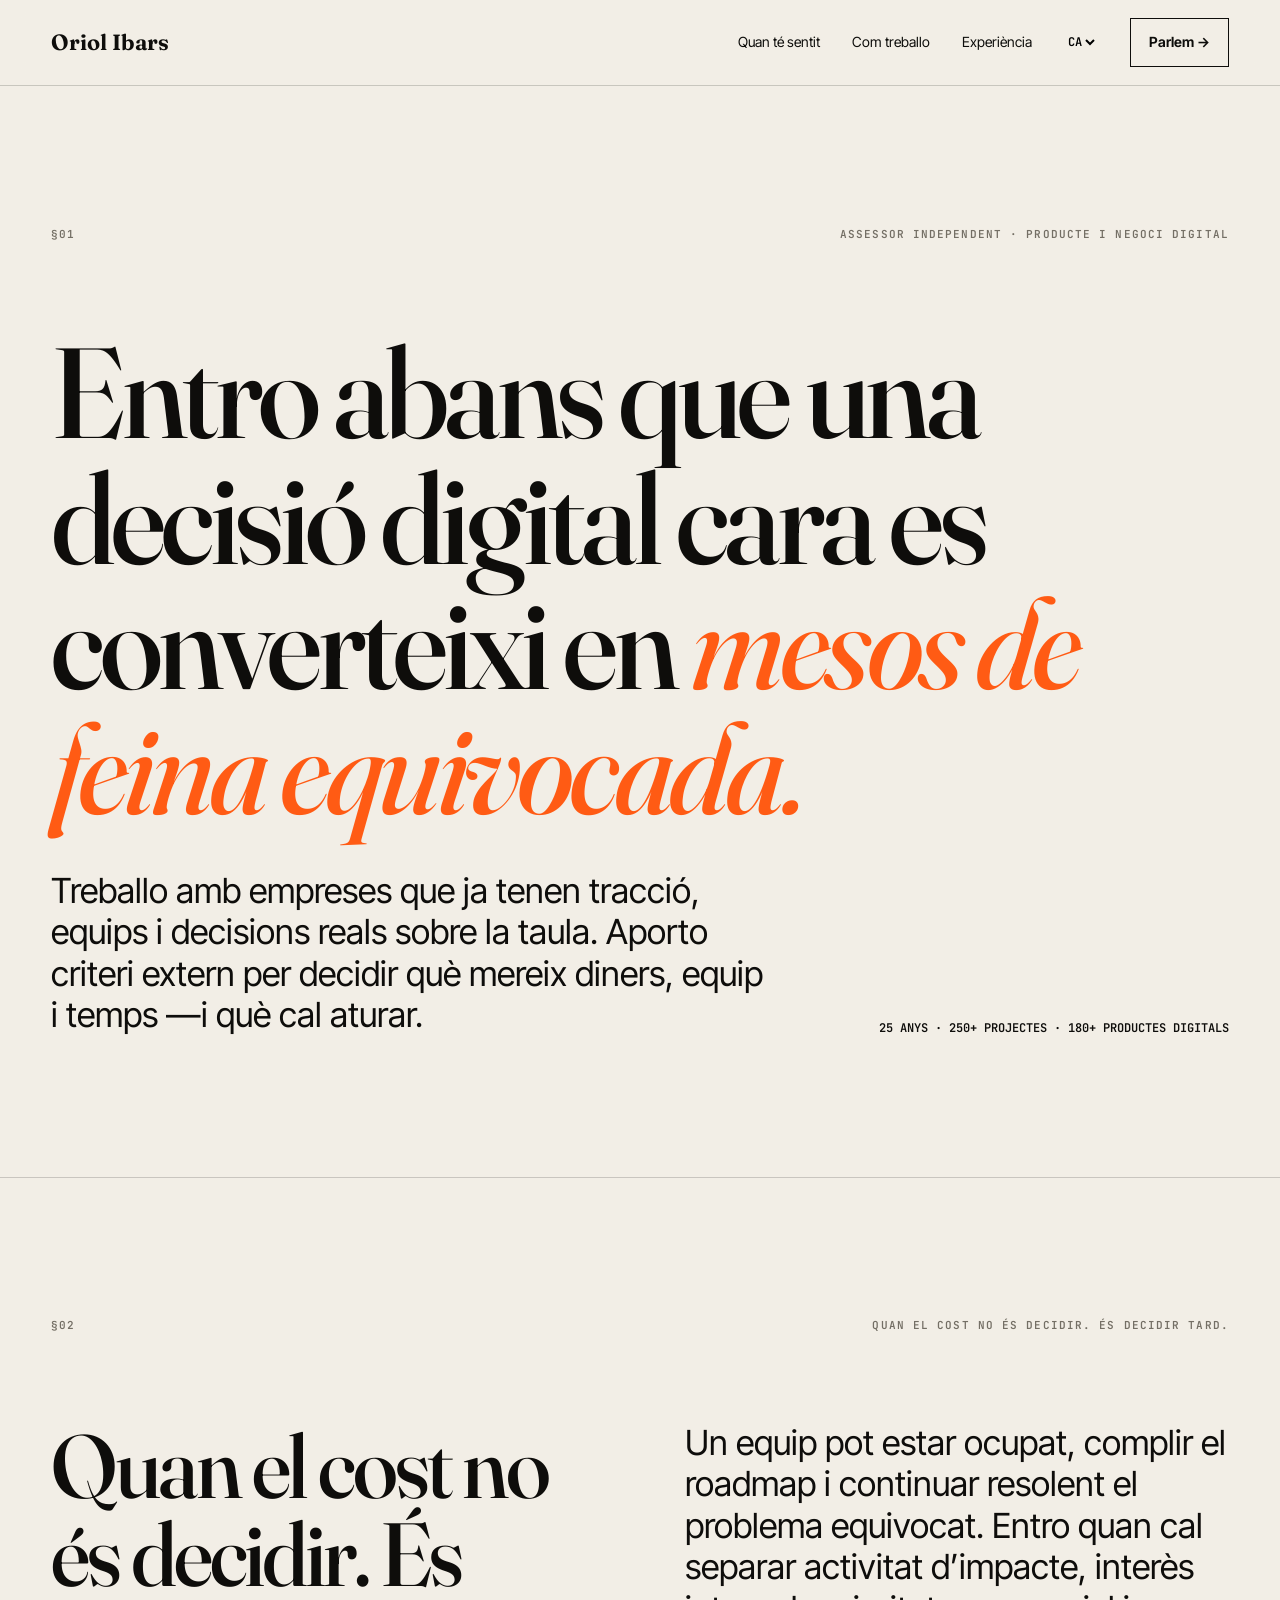
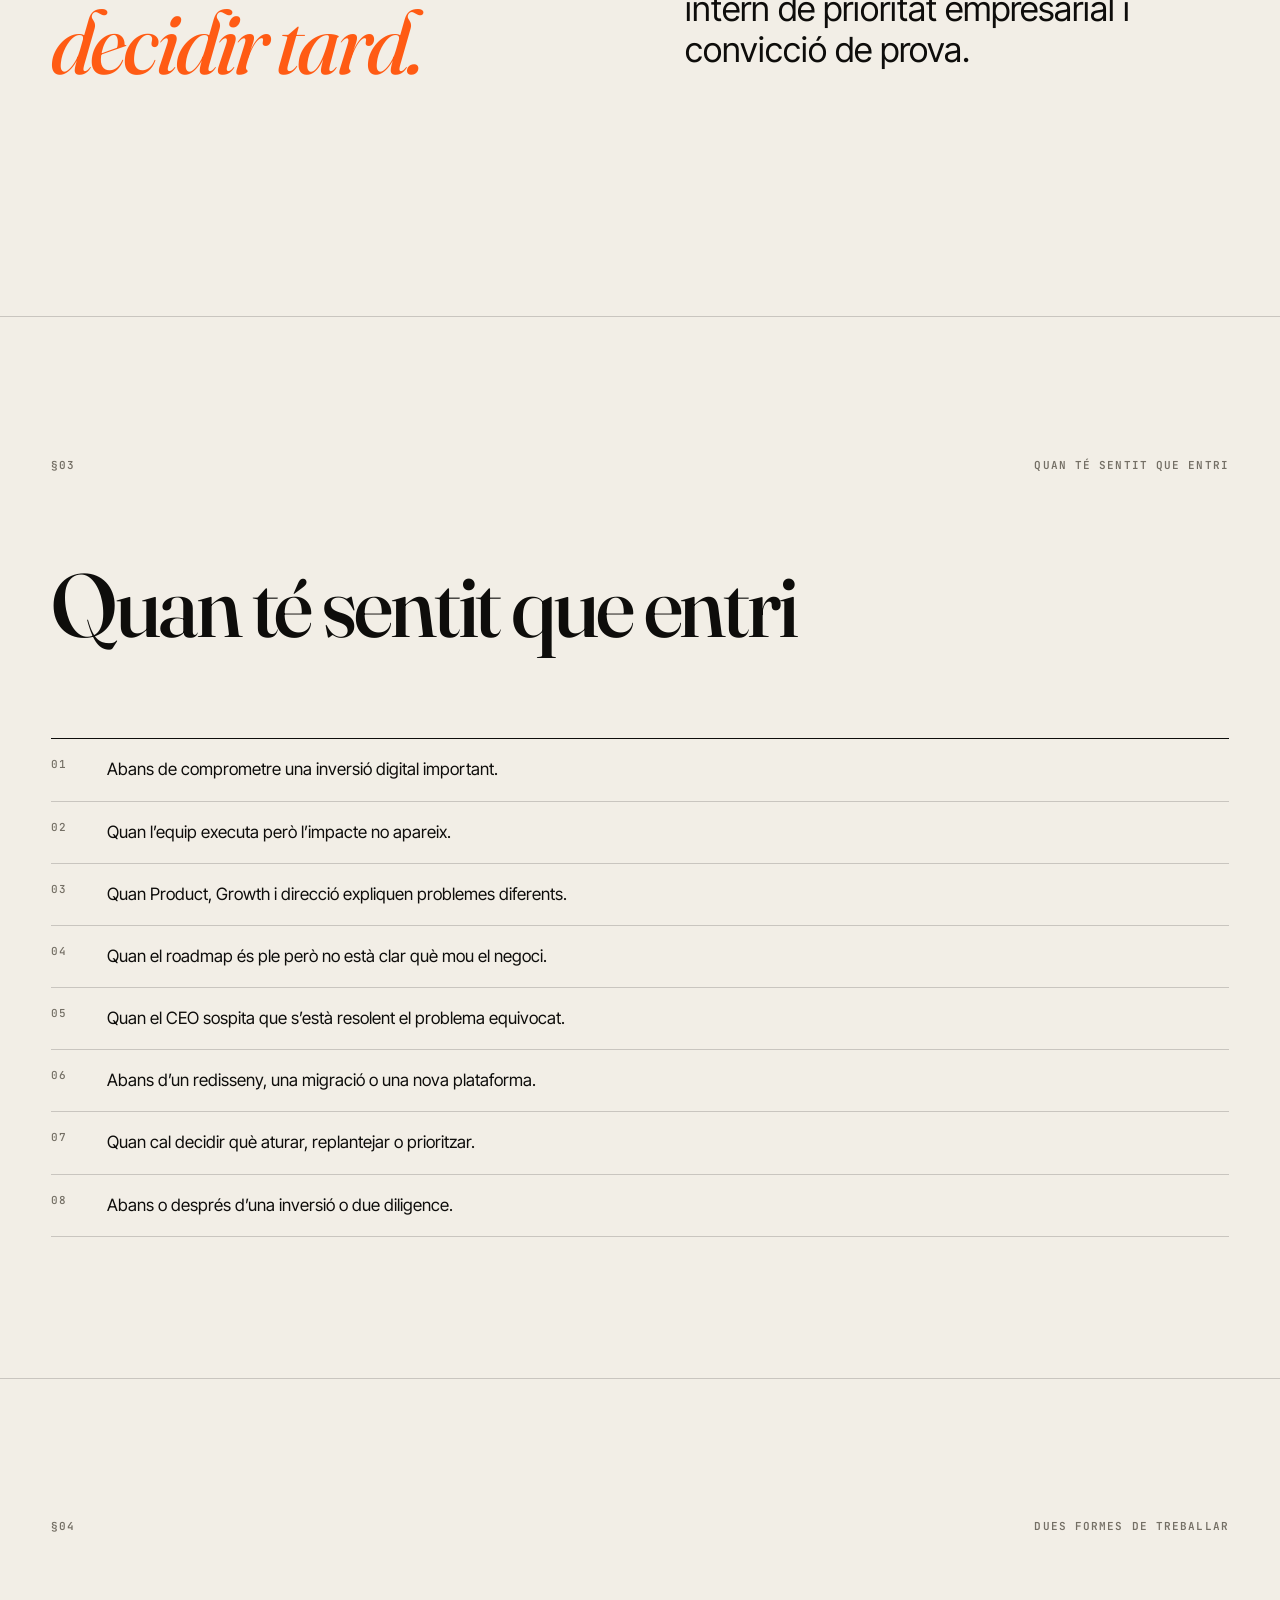
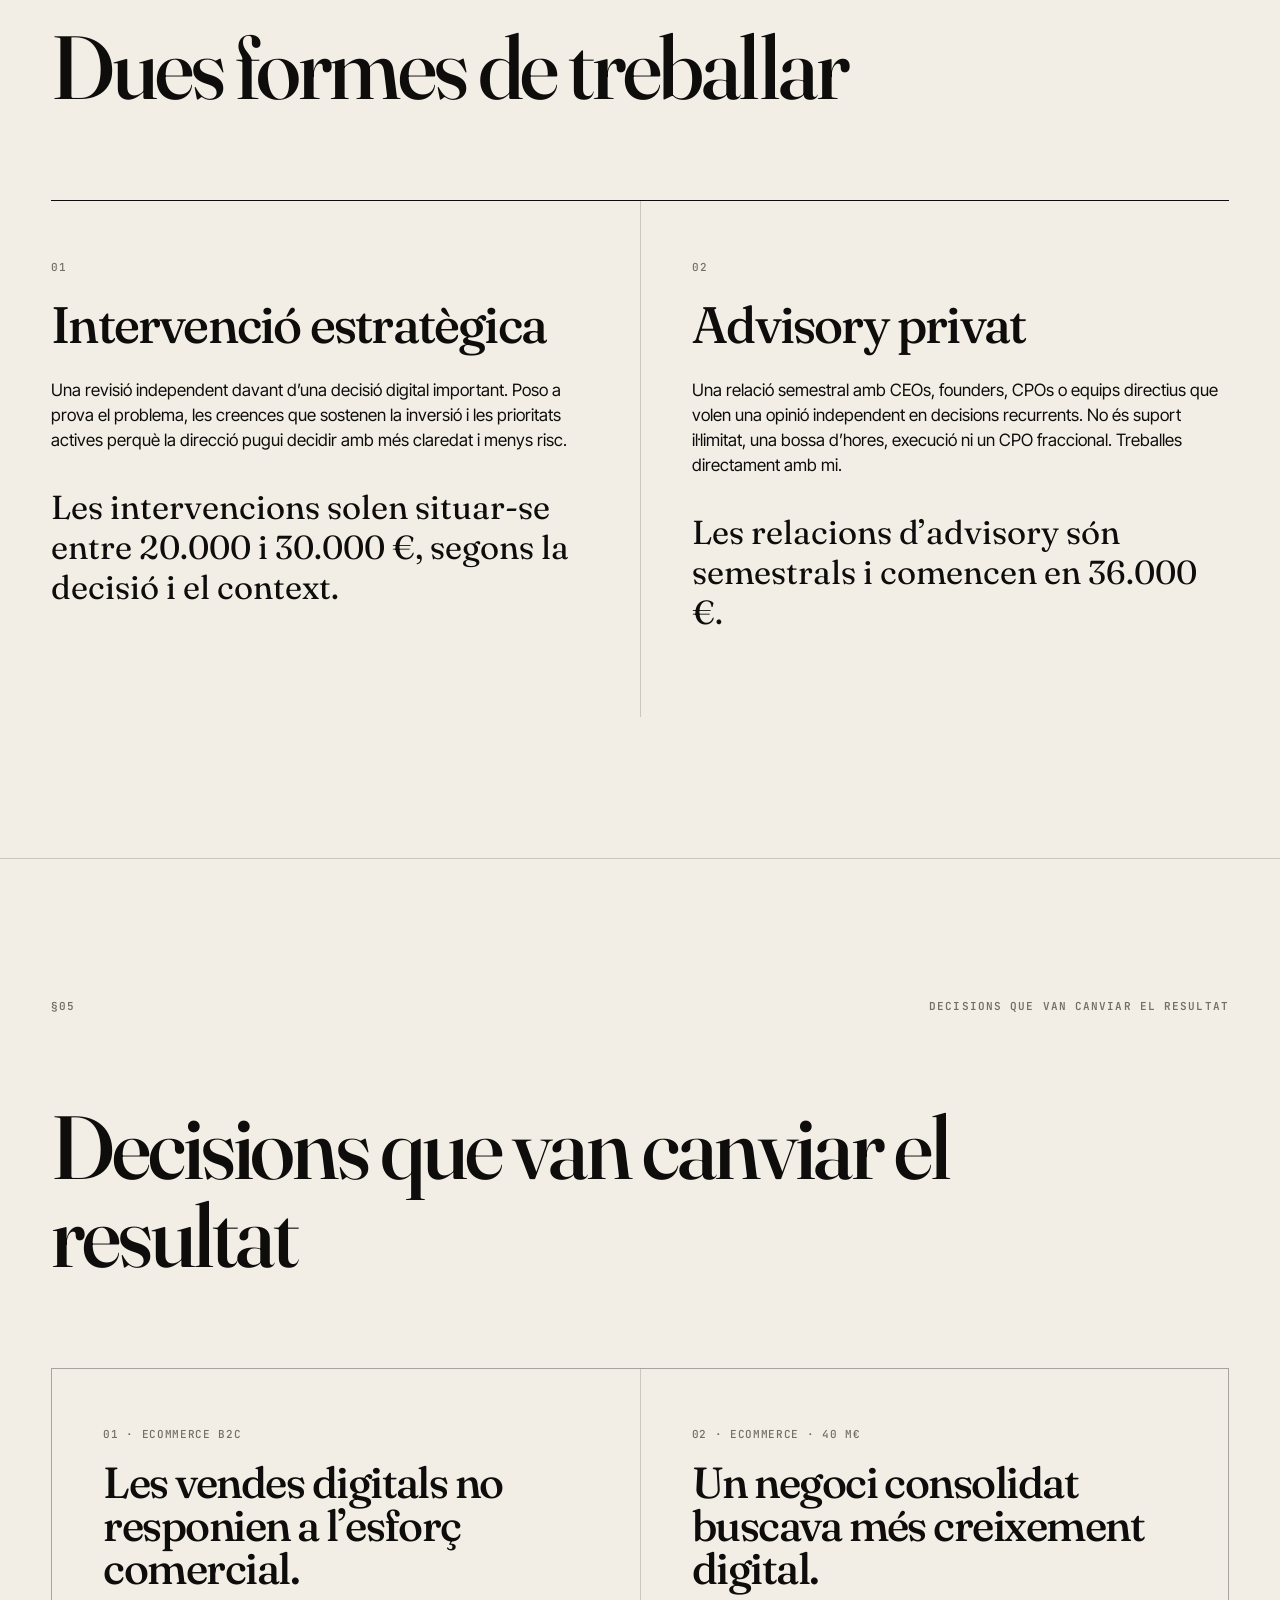
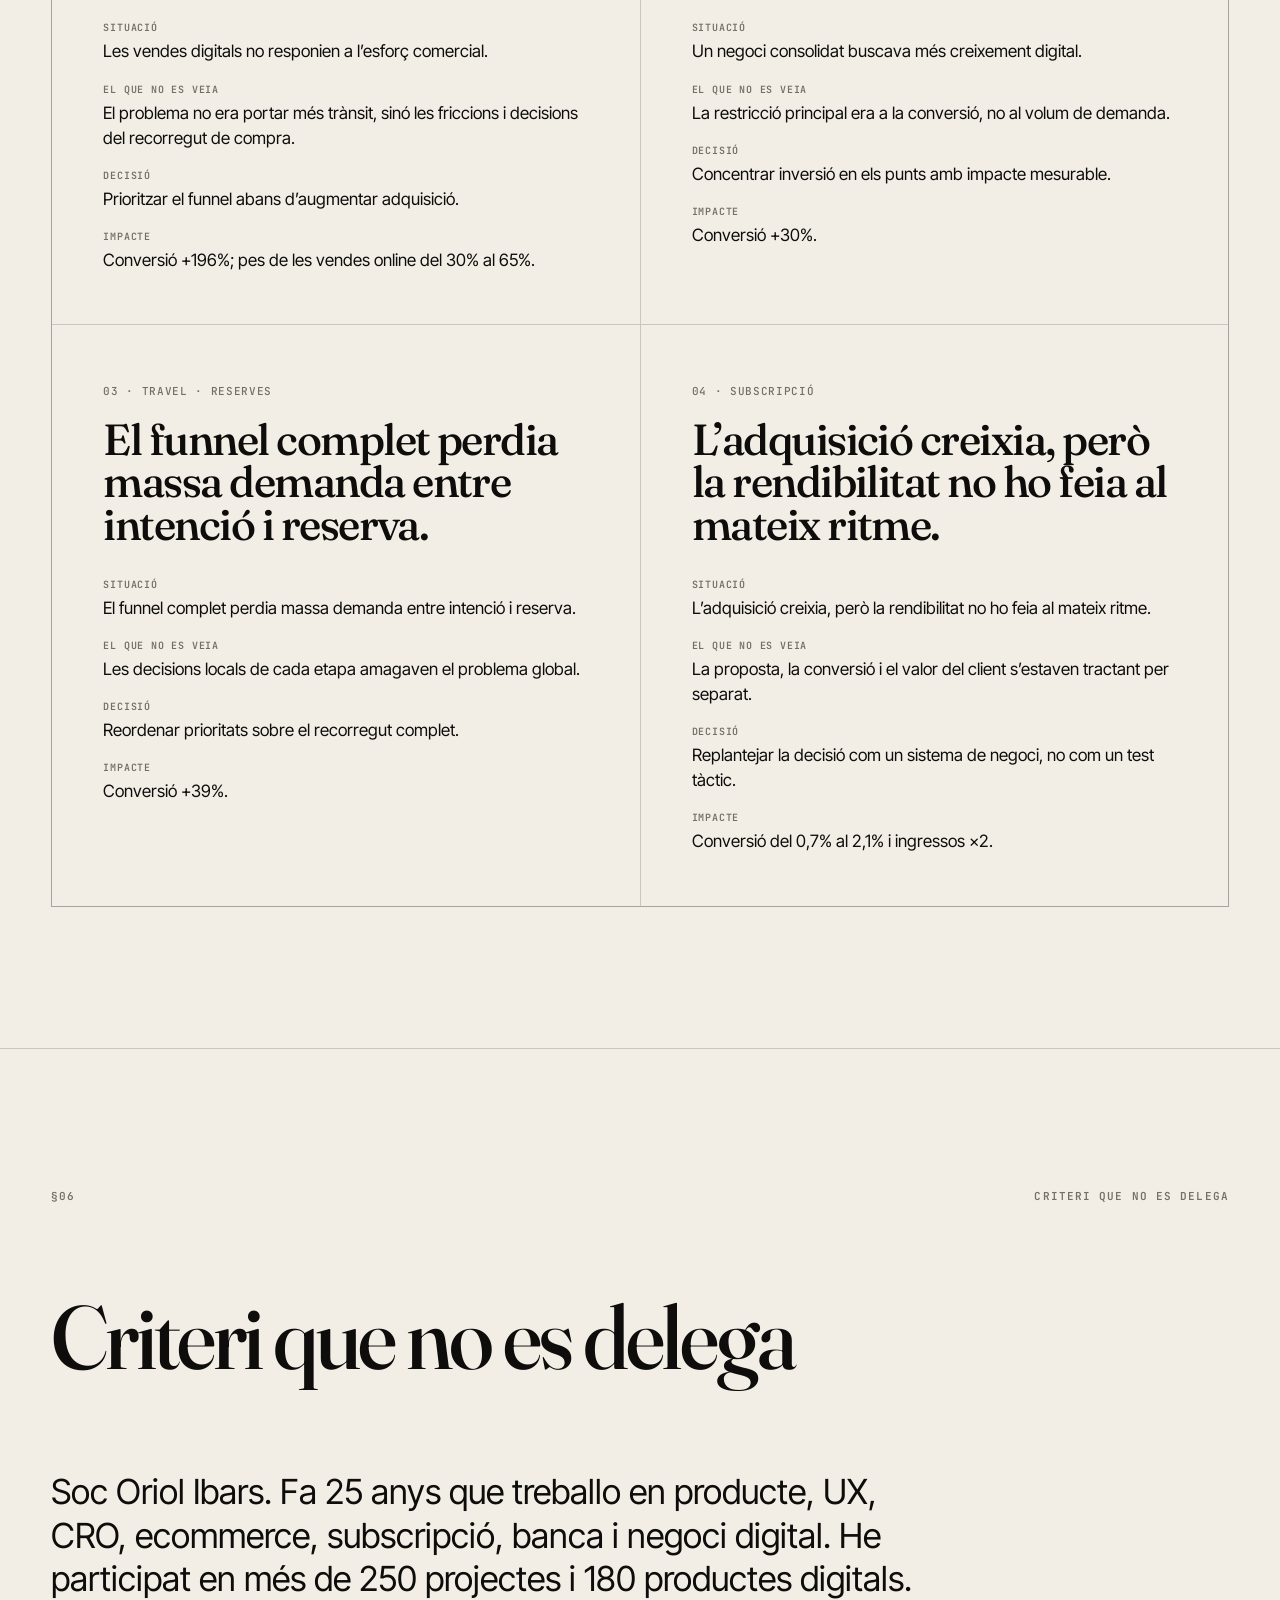
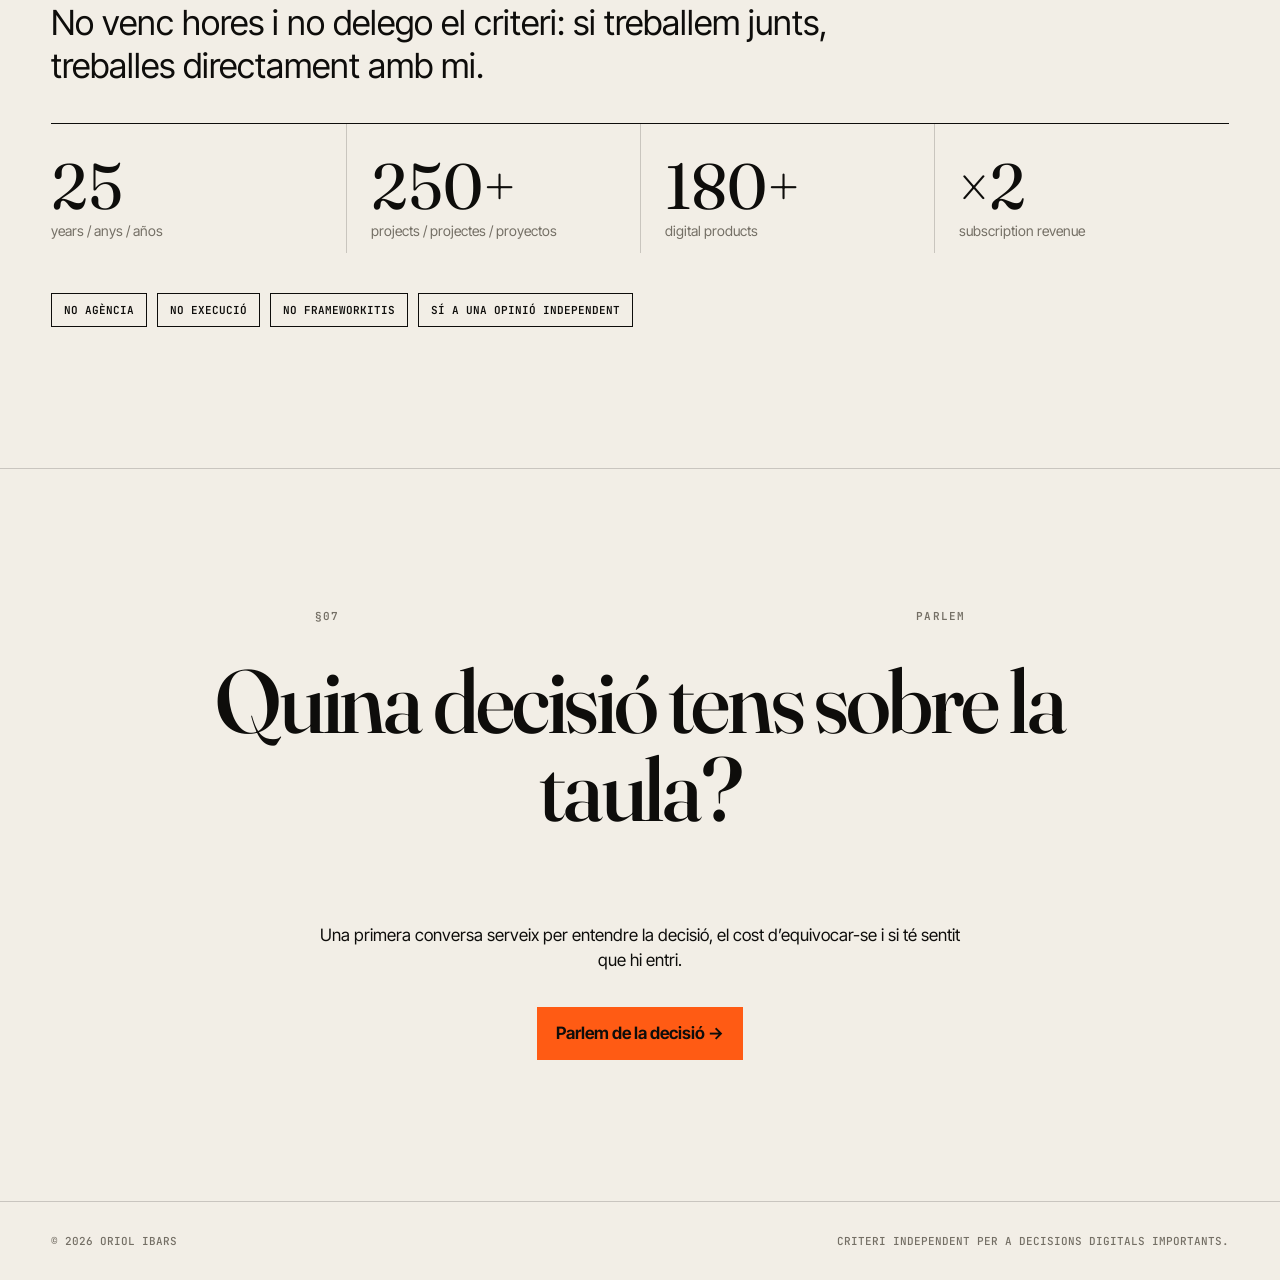
==== ca/index.html @ 904ac0af "Reposiciona la web i afegeix tres idiomes" ====
<!doctype html><html lang="ca" data-page=""><head><meta charset="utf-8"><meta name="viewport" content="width=device-width,initial-scale=1"><title>Oriol Ibars — Criteri independent per a decisions digitals importants</title><meta name="description" content="Ajudo CEOs i equips directius a prendre millors decisions sobre productes i negocis digitals quan equivocar-se és car."><link rel="canonical" href="https://oriolibars.com/ca/"><link rel="alternate" hreflang="ca" href="https://oriolibars.com/ca/"><link rel="alternate" hreflang="es" href="https://oriolibars.com/es/"><link rel="alternate" hreflang="en" href="https://oriolibars.com/en/"><link rel="alternate" hreflang="x-default" href="https://oriolibars.com/en/"><meta property="og:type" content="website"><meta property="og:title" content="Oriol Ibars — Criteri independent per a decisions digitals importants"><meta property="og:description" content="Ajudo CEOs i equips directius a prendre millors decisions sobre productes i negocis digitals quan equivocar-se és car."><meta property="og:url" content="https://oriolibars.com/ca/"><meta name="twitter:card" content="summary"><link rel="preconnect" href="https://fonts.googleapis.com"><link rel="preconnect" href="https://fonts.gstatic.com" crossorigin><link rel="stylesheet" href="https://fonts.googleapis.com/css2?family=Fraunces:ital,opsz,wght@0,9..144,300..900;1,9..144,300..900&family=Inter+Tight:wght@400..800&family=JetBrains+Mono:wght@500..700&display=swap"><link rel="stylesheet" href="/assets/site.css"><script defer src="/assets/site.js"></script></head><body><a class="skip" href="#main">Skip to content</a><nav class="nav" aria-label="Primary"><a class="brand" href="/ca/">Oriol Ibars</a><div class="nav__links"><a href="/ca/#moments">Quan té sentit</a><a href="/ca/#work">Com treballo</a><a href="/ca/#proof">Experiència</a><select class="language" data-language aria-label="Language"><option value="ca" selected>CA</option><option value="es">ES</option><option value="en">EN</option></select><a class="button" href="/ca/contact/">Parlem →</a></div></nav><main id="main"><section class="section hero"><p class="eyebrow"><span>§01</span><span>Assessor independent · Producte i negoci digital</span></p><div><h1>Entro abans que una decisió digital cara es converteixi en <em>mesos de feina equivocada.</em></h1></div><div class="hero__foot"><p class="lede">Treballo amb empreses que ja tenen tracció, equips i decisions reals sobre la taula. Aporto criteri extern per decidir què mereix diners, equip i temps —i què cal aturar.</p><span class="hero__signal">25 anys · 250+ projectes · 180+ productes digitals</span></div></section><section class="section"><p class="eyebrow"><span>§02</span><span>Quan el cost no és decidir. És decidir tard.</span></p><div class="split"><h2>Quan el cost no és decidir. És <em>decidir tard.</em></h2><p class="lede">Un equip pot estar ocupat, complir el roadmap i continuar resolent el problema equivocat. Entro quan cal separar activitat d’impacte, interès intern de prioritat empresarial i convicció de prova.</p></div></section><section class="section" id="moments"><p class="eyebrow"><span>§03</span><span>Quan té sentit que entri</span></p><h2>Quan té sentit que entri</h2><ol class="moments"><li><span class="num">01</span><span>Abans de comprometre una inversió digital important.</span></li><li><span class="num">02</span><span>Quan l’equip executa però l’impacte no apareix.</span></li><li><span class="num">03</span><span>Quan Product, Growth i direcció expliquen problemes diferents.</span></li><li><span class="num">04</span><span>Quan el roadmap és ple però no està clar què mou el negoci.</span></li><li><span class="num">05</span><span>Quan el CEO sospita que s’està resolent el problema equivocat.</span></li><li><span class="num">06</span><span>Abans d’un redisseny, una migració o una nova plataforma.</span></li><li><span class="num">07</span><span>Quan cal decidir què aturar, replantejar o prioritzar.</span></li><li><span class="num">08</span><span>Abans o després d’una inversió o due diligence.</span></li></ol></section><section class="section" id="work"><p class="eyebrow"><span>§04</span><span>Dues formes de treballar</span></p><h2>Dues formes de treballar</h2><div class="offers"><article class="offer"><span class="num">01</span><h3>Intervenció estratègica</h3><p>Una revisió independent davant d’una decisió digital important. Poso a prova el problema, les creences que sostenen la inversió i les prioritats actives perquè la direcció pugui decidir amb més claredat i menys risc.</p><p class="offer__price">Les intervencions solen situar-se entre 20.000 i 30.000 €, segons la decisió i el context.</p></article><article class="offer"><span class="num">02</span><h3>Advisory privat</h3><p>Una relació semestral amb CEOs, founders, CPOs o equips directius que volen una opinió independent en decisions recurrents. No és suport il·limitat, una bossa d’hores, execució ni un CPO fraccional. Treballes directament amb mi.</p><p class="offer__price">Les relacions d’advisory són semestrals i comencen en 36.000 €.</p></article></div></section><section class="section" id="proof"><p class="eyebrow"><span>§05</span><span>Decisions que van canviar el resultat</span></p><h2>Decisions que van canviar el resultat</h2><div class="cases"><article class="case"><span class="meta">01 · Ecommerce B2C</span><h3>Les vendes digitals no responien a l’esforç comercial.</h3><dl><dt>Situació</dt><dd>Les vendes digitals no responien a l’esforç comercial.</dd><dt>El que no es veia</dt><dd>El problema no era portar més trànsit, sinó les friccions i decisions del recorregut de compra.</dd><dt>Decisió</dt><dd>Prioritzar el funnel abans d’augmentar adquisició.</dd><dt>Impacte</dt><dd>Conversió +196%; pes de les vendes online del 30% al 65%.</dd></dl></article><article class="case"><span class="meta">02 · Ecommerce · 40 M€</span><h3>Un negoci consolidat buscava més creixement digital.</h3><dl><dt>Situació</dt><dd>Un negoci consolidat buscava més creixement digital.</dd><dt>El que no es veia</dt><dd>La restricció principal era a la conversió, no al volum de demanda.</dd><dt>Decisió</dt><dd>Concentrar inversió en els punts amb impacte mesurable.</dd><dt>Impacte</dt><dd>Conversió +30%.</dd></dl></article><article class="case"><span class="meta">03 · Travel · Reserves</span><h3>El funnel complet perdia massa demanda entre intenció i reserva.</h3><dl><dt>Situació</dt><dd>El funnel complet perdia massa demanda entre intenció i reserva.</dd><dt>El que no es veia</dt><dd>Les decisions locals de cada etapa amagaven el problema global.</dd><dt>Decisió</dt><dd>Reordenar prioritats sobre el recorregut complet.</dd><dt>Impacte</dt><dd>Conversió +39%.</dd></dl></article><article class="case"><span class="meta">04 · Subscripció</span><h3>L’adquisició creixia, però la rendibilitat no ho feia al mateix ritme.</h3><dl><dt>Situació</dt><dd>L’adquisició creixia, però la rendibilitat no ho feia al mateix ritme.</dd><dt>El que no es veia</dt><dd>La proposta, la conversió i el valor del client s’estaven tractant per separat.</dd><dt>Decisió</dt><dd>Replantejar la decisió com un sistema de negoci, no com un test tàctic.</dd><dt>Impacte</dt><dd>Conversió del 0,7% al 2,1% i ingressos ×2.</dd></dl></article></div></section><section class="section"><p class="eyebrow"><span>§06</span><span>Criteri que no es delega</span></p><h2>Criteri que no es delega</h2><p class="bio">Soc Oriol Ibars. Fa 25 anys que treballo en producte, UX, CRO, ecommerce, subscripció, banca i negoci digital. He participat en més de 250 projectes i 180 productes digitals. No venc hores i no delego el criteri: si treballem junts, treballes directament amb mi.</p><div class="proof"><div class="proof__item"><span class="proof__value">25</span><span class="proof__label">years / anys / años</span></div><div class="proof__item"><span class="proof__value">250+</span><span class="proof__label">projects / projectes / proyectos</span></div><div class="proof__item"><span class="proof__value">180+</span><span class="proof__label">digital products</span></div><div class="proof__item"><span class="proof__value">×2</span><span class="proof__label">subscription revenue</span></div></div><div class="rules"><span>No agència</span><span>No execució</span><span>No frameworkitis</span><span>Sí a una opinió independent</span></div></section><section class="section cta"><p class="eyebrow"><span>§07</span><span>Parlem</span></p><h2>Quina decisió tens sobre la taula?</h2><p>Una primera conversa serveix per entendre la decisió, el cost d’equivocar-se i si té sentit que hi entri.</p><a class="button button--accent" href="/ca/contact/">Parlem de la decisió →</a></section></main><footer class="foot"><span>© 2026 Oriol Ibars</span><span>Criteri independent per a decisions digitals importants.</span></footer></body></html>
---- assets/site.css ----
:root{--paper:#f2eee6;--ink:#0e0d0b;--dim:#746f65;--rule:rgba(14,13,11,.18);--accent:#ff5b14;--max:1440px;--pad:clamp(20px,4vw,64px);--serif:'Fraunces','Times New Roman',serif;--sans:'Inter Tight',system-ui,sans-serif;--mono:'JetBrains Mono',ui-monospace,monospace}*{box-sizing:border-box}html{scroll-behavior:smooth;background:var(--paper);color:var(--ink)}body{margin:0;font-family:var(--sans);font-size:clamp(17px,1.25vw,21px);line-height:1.48}a{color:inherit}a:focus-visible,button:focus-visible,select:focus-visible{outline:3px solid var(--accent);outline-offset:4px}.skip{position:absolute;left:-9999px}.skip:focus{left:20px;top:20px;z-index:20;background:var(--ink);color:var(--paper);padding:12px}.nav{position:sticky;top:0;z-index:10;display:flex;align-items:center;justify-content:space-between;gap:24px;padding:18px var(--pad);border-bottom:1px solid var(--rule);background:rgba(242,238,230,.94);backdrop-filter:blur(12px)}.brand{font-family:var(--serif);font-weight:650;font-size:22px;text-decoration:none}.nav__links{display:flex;align-items:center;gap:clamp(16px,2.5vw,38px);font-size:14px}.nav__links a{text-decoration:none}.nav__links a:hover{text-decoration:underline;text-underline-offset:5px}.language{border:0;background:transparent;font:600 12px var(--mono);text-transform:uppercase;cursor:pointer}.button{display:inline-flex;align-items:center;justify-content:center;gap:12px;border:1px solid var(--ink);padding:13px 18px;text-decoration:none;font-weight:650;transition:.2s}.button:hover{background:var(--ink);color:var(--paper)}.button--accent{background:var(--accent);border-color:var(--accent);color:var(--ink)}.section{max-width:var(--max);margin:auto;padding:clamp(72px,11vw,160px) var(--pad);border-bottom:1px solid var(--rule)}.eyebrow{display:flex;justify-content:space-between;gap:20px;margin:0 0 clamp(42px,7vw,90px);font:600 11px var(--mono);text-transform:uppercase;letter-spacing:.1em;color:var(--dim)}h1,h2,h3,p{margin-top:0}h1,h2,h3{font-family:var(--serif);font-weight:500;line-height:.98;letter-spacing:-.035em}h1{max-width:1200px;font-size:clamp(54px,10vw,150px);margin-bottom:38px}h1 em,h2 em{color:var(--accent);font-weight:450}.lede{max-width:760px;font-size:clamp(22px,2.7vw,42px);line-height:1.2}.lede strong{font-weight:700}.hero{min-height:calc(100vh - 72px);display:flex;flex-direction:column;justify-content:space-between}.hero__foot{display:flex;justify-content:space-between;align-items:end;gap:32px}.hero__foot p{max-width:720px;margin:0}.hero__signal{font:600 12px var(--mono);text-transform:uppercase}.section h2{max-width:1050px;font-size:clamp(42px,7vw,105px);margin-bottom:clamp(44px,7vw,90px)}.split{display:grid;grid-template-columns:minmax(0,1fr) minmax(0,1fr);gap:clamp(36px,7vw,110px)}.statement{font-family:var(--serif);font-size:clamp(30px,4.5vw,68px);line-height:1.08}.statement strong{color:var(--accent);font-weight:500}.moments{list-style:none;padding:0;margin:0;border-top:1px solid var(--ink)}.moments li{display:grid;grid-template-columns:44px 1fr;gap:12px;padding:18px 0;border-bottom:1px solid var(--rule)}.num,.meta{font:500 11px var(--mono);color:var(--dim);text-transform:uppercase;letter-spacing:.06em}.offers{display:grid;grid-template-columns:1fr 1fr;border-top:1px solid var(--ink)}.offer{padding:clamp(28px,4vw,56px) 0}.offer+ .offer{padding-left:clamp(28px,4vw,56px);border-left:1px solid var(--rule)}.offer:first-child{padding-right:clamp(28px,4vw,56px)}.offer h3{font-size:clamp(34px,4vw,60px);margin:22px 0 28px}.offer__price{margin-top:34px;font-family:var(--serif);font-size:clamp(24px,2.6vw,38px);line-height:1.2}.qualifier{color:var(--dim);font-size:.9em}.cases{display:grid;grid-template-columns:repeat(2,1fr);gap:1px;background:var(--rule);border:1px solid var(--rule)}.case{background:var(--paper);padding:clamp(28px,4vw,54px)}.case h3{font-size:clamp(30px,3.4vw,52px);margin:16px 0 32px}.case dl{margin:0}.case dt{margin-top:18px;font:600 10px var(--mono);text-transform:uppercase;letter-spacing:.08em;color:var(--dim)}.case dd{margin:5px 0 0}.proof{display:grid;grid-template-columns:repeat(4,1fr);border-top:1px solid var(--ink)}.proof__item{padding:30px 18px 10px 0}.proof__item+ .proof__item{padding-left:24px;border-left:1px solid var(--rule)}.proof__value{display:block;font-family:var(--serif);font-size:clamp(42px,5vw,74px);line-height:1}.proof__label{font-size:14px;color:var(--dim)}.bio{max-width:900px;font-size:clamp(23px,2.7vw,40px);line-height:1.26}.rules{display:flex;flex-wrap:wrap;gap:10px;margin-top:40px}.rules span{border:1px solid var(--ink);padding:9px 12px;font:600 11px var(--mono);text-transform:uppercase}.cta{text-align:center}.cta h2{margin-left:auto;margin-right:auto}.cta p{max-width:650px;margin:0 auto 34px}.foot{max-width:var(--max);margin:auto;padding:32px var(--pad);display:flex;justify-content:space-between;gap:24px;font:500 11px var(--mono);text-transform:uppercase;color:var(--dim)}.page-hero{padding-top:clamp(100px,13vw,180px)}.page-hero h1{font-size:clamp(52px,9vw,128px)}.contact-options{display:flex;justify-content:center;flex-wrap:wrap;gap:14px}.legal{max-width:800px}.legacy-note{font-size:14px;color:var(--dim)}@media(max-width:760px){.nav__links>a:not(.button){display:none}.nav{gap:12px}.brand{font-size:19px}.button{padding:11px 13px}.section{padding-top:72px;padding-bottom:72px}.hero{min-height:calc(100svh - 68px)}.hero__foot,.split{display:block}.hero__signal{margin-top:40px}.offers,.cases,.proof{grid-template-columns:1fr}.offer+ .offer{padding-left:0;border-left:0;border-top:1px solid var(--rule)}.offer:first-child{padding-right:0}.proof__item+ .proof__item{padding-left:0;border-left:0;border-top:1px solid var(--rule)}.foot{display:block}.foot span{display:block;margin-top:8px}}@media(prefers-reduced-motion:reduce){html{scroll-behavior:auto}*{transition:none!important}}
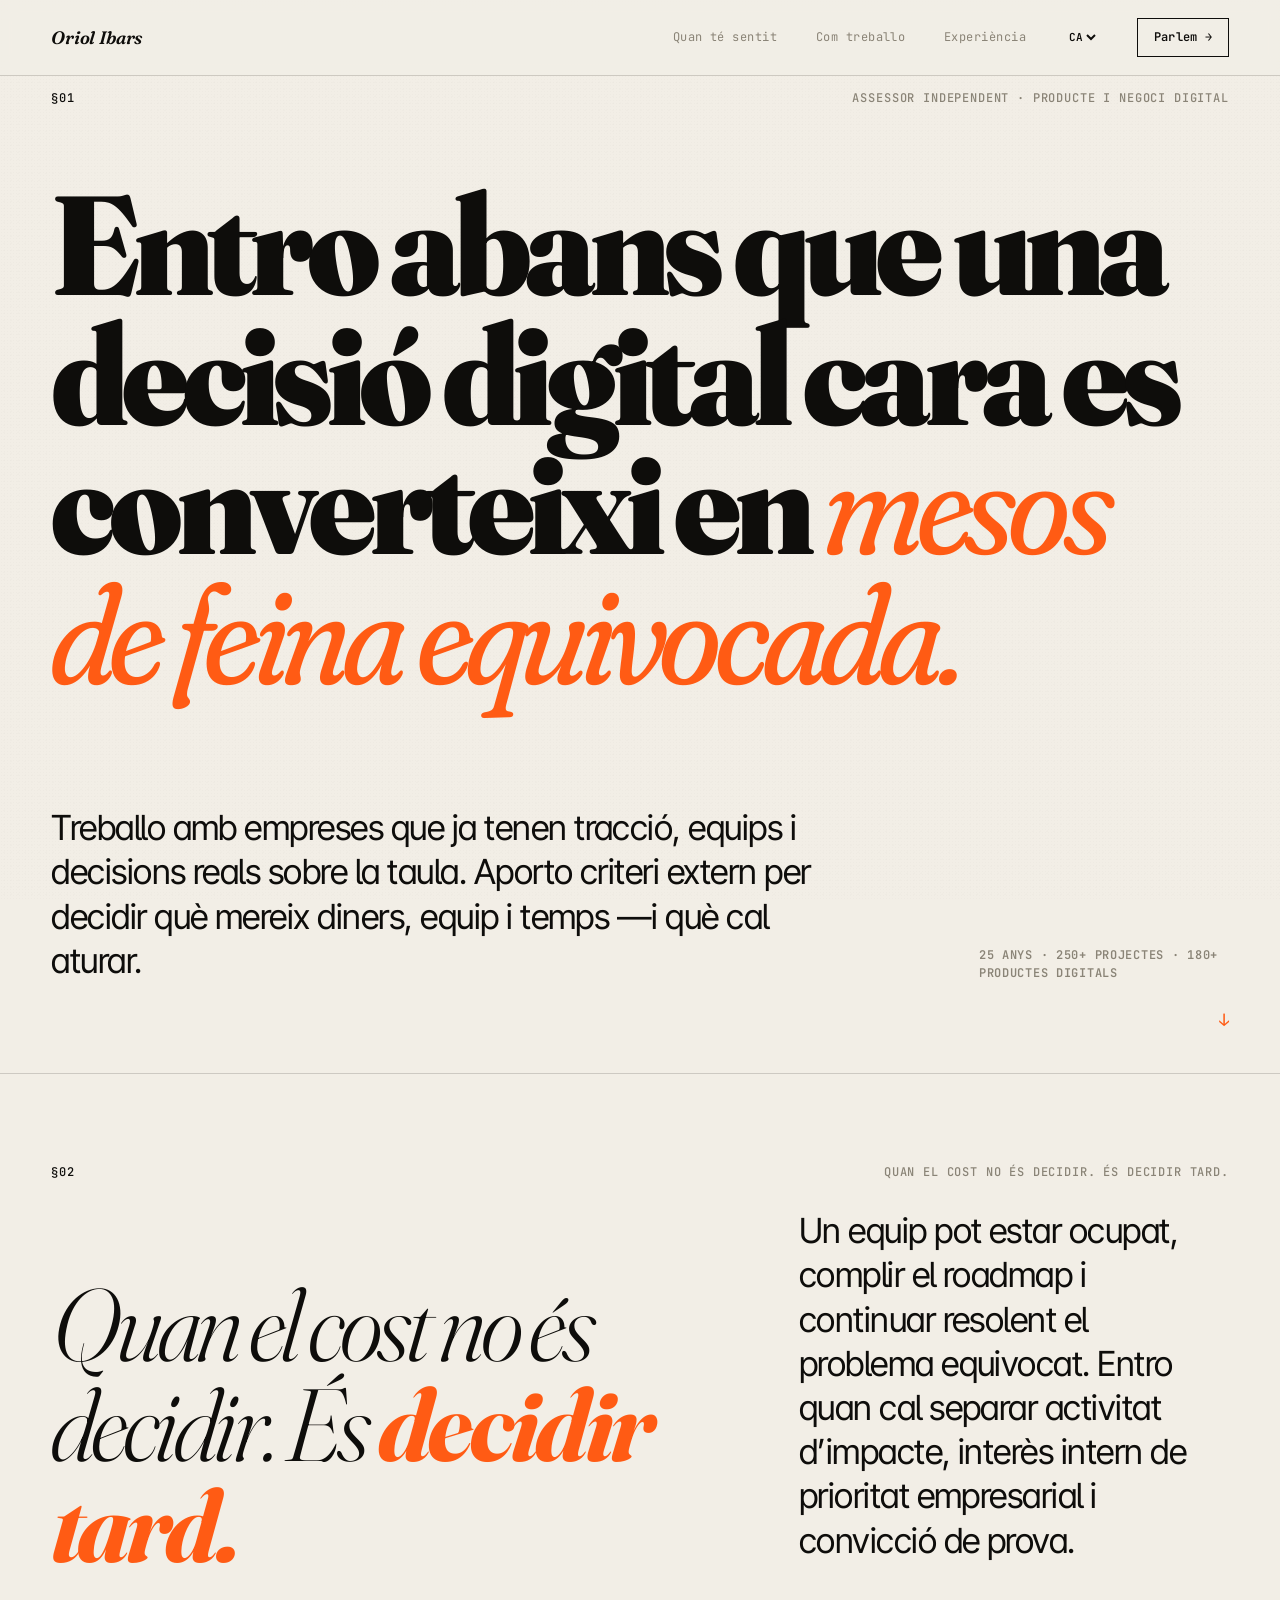
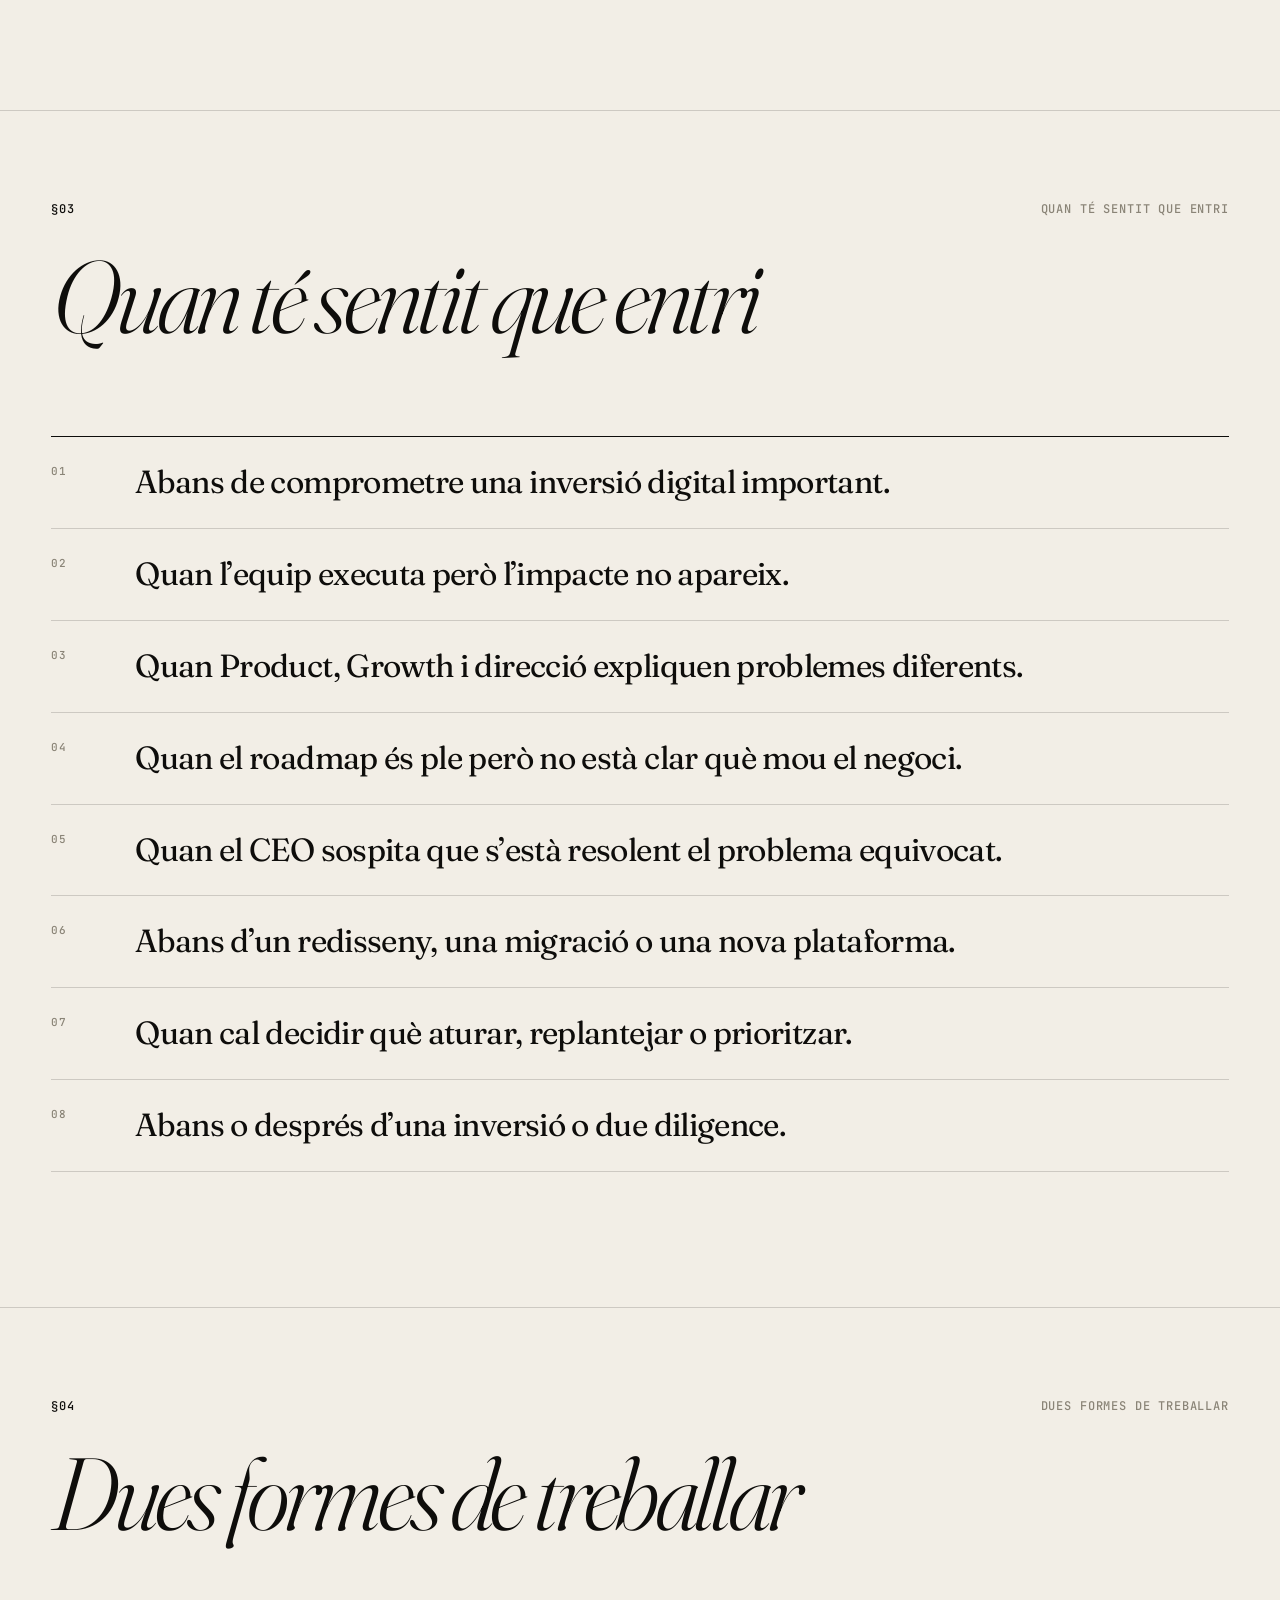
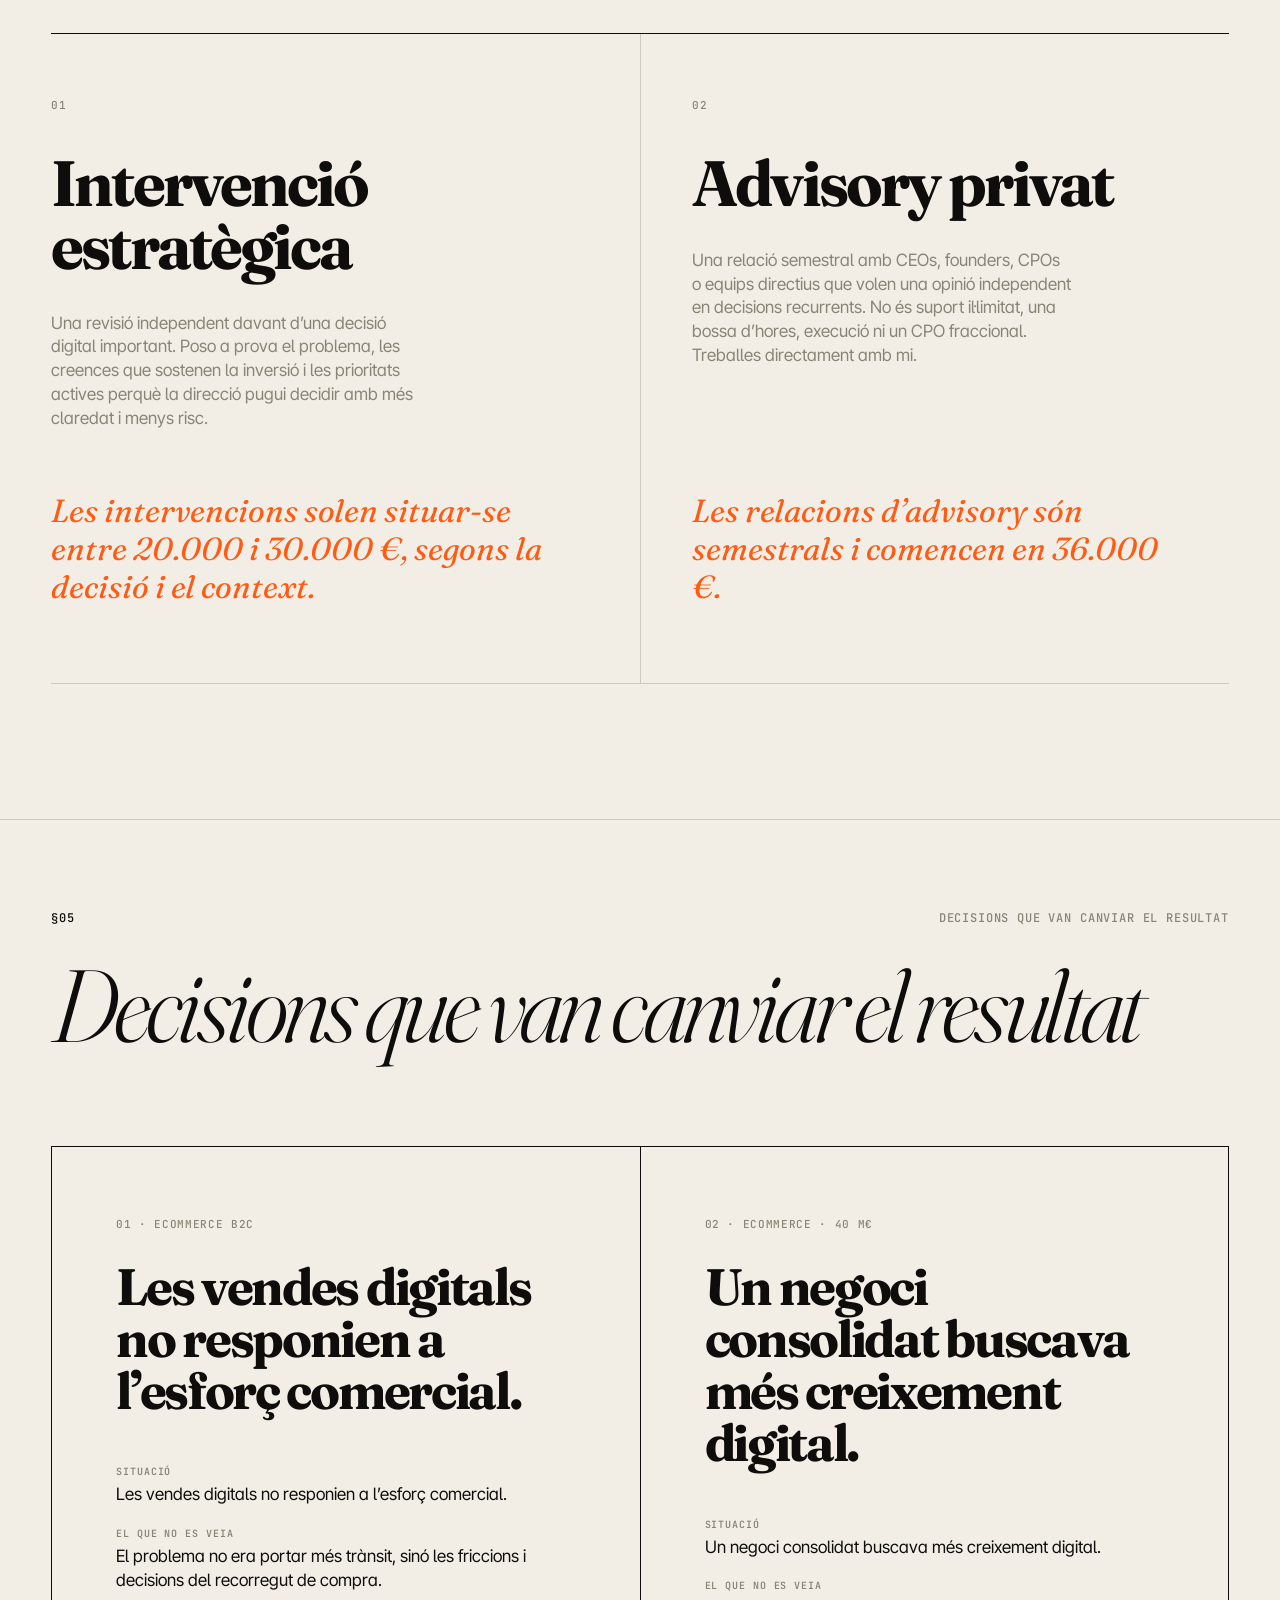
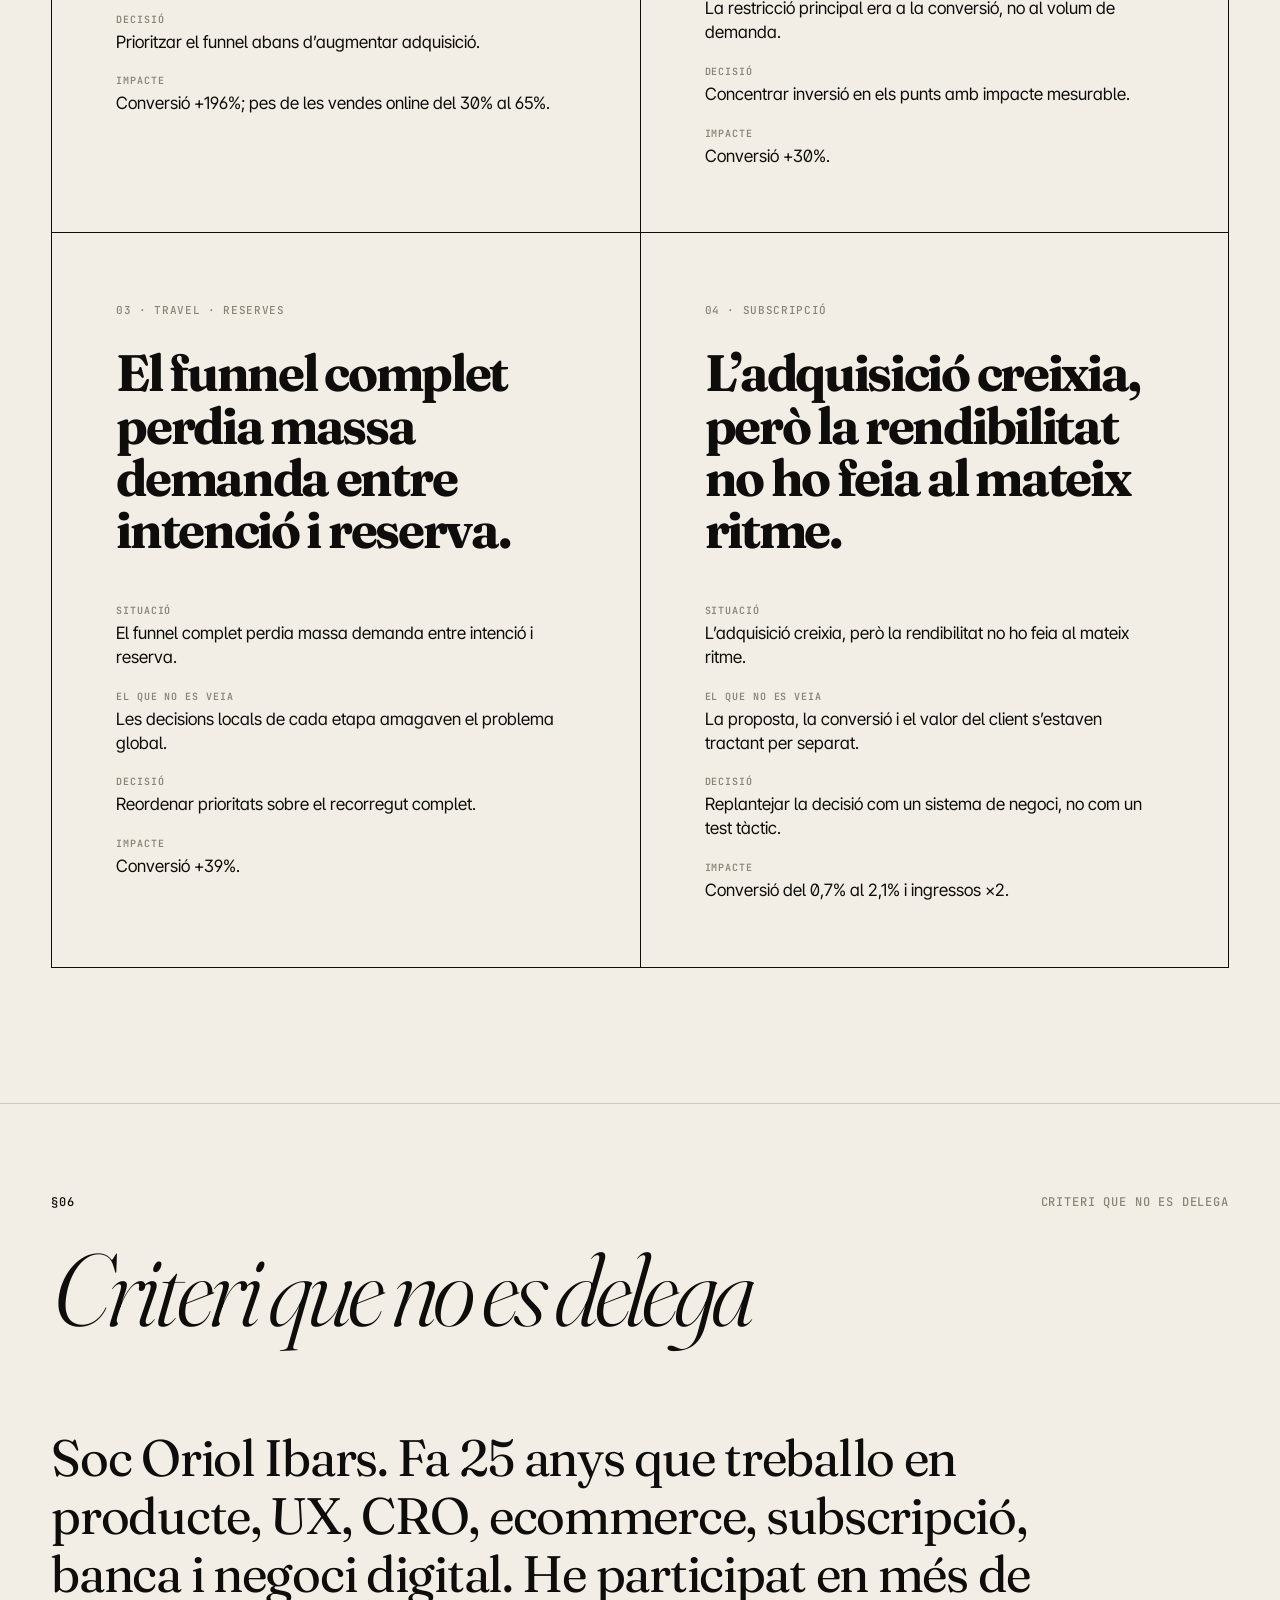
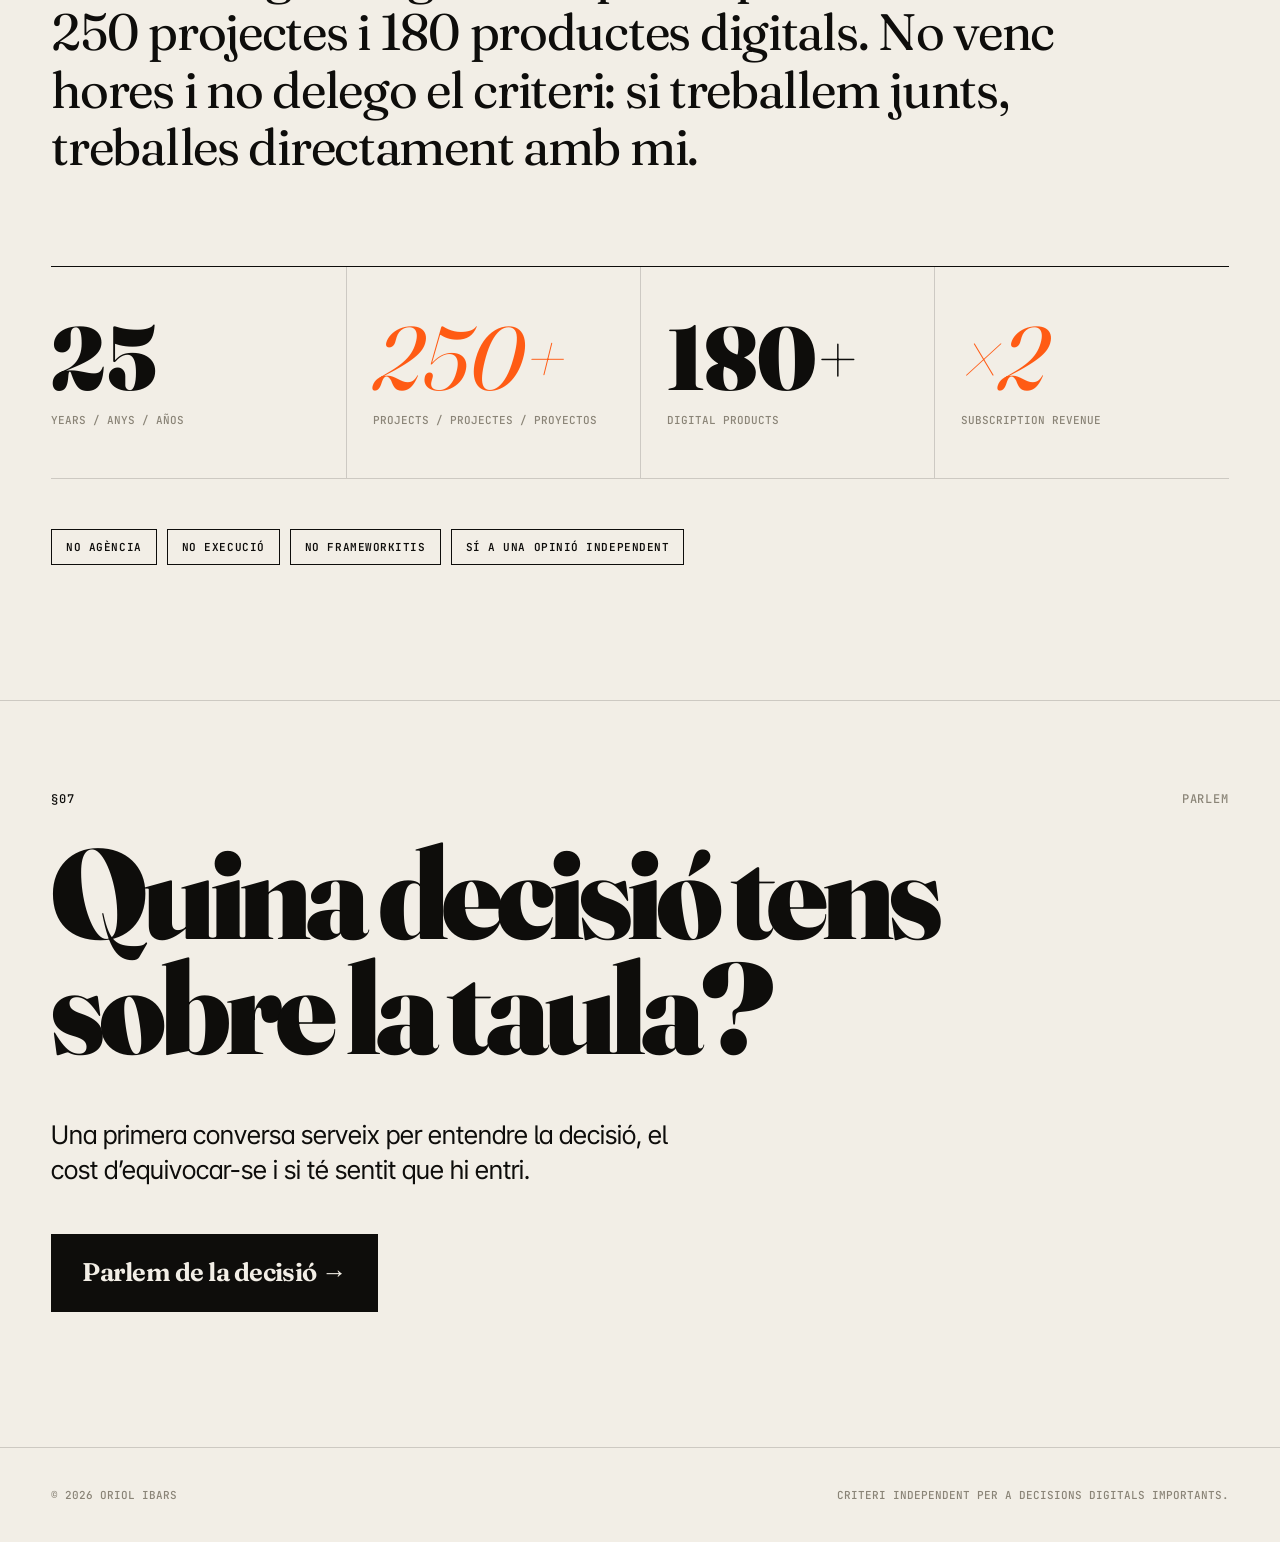
==== commit 9bf8f8f6: "Invalida la cache dels assets visuals" ====
--- a/ca/index.html
+++ b/ca/index.html
@@ -1 +1 @@
-<!doctype html><html lang="ca" data-page=""><head><meta charset="utf-8"><meta name="viewport" content="width=device-width,initial-scale=1"><title>Oriol Ibars — Criteri independent per a decisions digitals importants</title><meta name="description" content="Ajudo CEOs i equips directius a prendre millors decisions sobre productes i negocis digitals quan equivocar-se és car."><link rel="canonical" href="https://oriolibars.com/ca/"><link rel="alternate" hreflang="ca" href="https://oriolibars.com/ca/"><link rel="alternate" hreflang="es" href="https://oriolibars.com/es/"><link rel="alternate" hreflang="en" href="https://oriolibars.com/en/"><link rel="alternate" hreflang="x-default" href="https://oriolibars.com/en/"><meta property="og:type" content="website"><meta property="og:title" content="Oriol Ibars — Criteri independent per a decisions digitals importants"><meta property="og:description" content="Ajudo CEOs i equips directius a prendre millors decisions sobre productes i negocis digitals quan equivocar-se és car."><meta property="og:url" content="https://oriolibars.com/ca/"><meta name="twitter:card" content="summary"><link rel="preconnect" href="https://fonts.googleapis.com"><link rel="preconnect" href="https://fonts.gstatic.com" crossorigin><link rel="stylesheet" href="https://fonts.googleapis.com/css2?family=Fraunces:ital,opsz,wght@0,9..144,300..900;1,9..144,300..900&family=Inter+Tight:wght@400..800&family=JetBrains+Mono:wght@500..700&display=swap"><link rel="stylesheet" href="/assets/site.css"><script defer src="/assets/site.js"></script></head><body><a class="skip" href="#main">Skip to content</a><nav class="nav" aria-label="Primary"><a class="brand" href="/ca/">Oriol Ibars</a><div class="nav__links"><a href="/ca/#moments">Quan té sentit</a><a href="/ca/#work">Com treballo</a><a href="/ca/#proof">Experiència</a><select class="language" data-language aria-label="Language"><option value="ca" selected>CA</option><option value="es">ES</option><option value="en">EN</option></select><a class="button" href="/ca/contact/">Parlem →</a></div></nav><main id="main"><section class="section hero"><p class="eyebrow"><span>§01</span><span>Assessor independent · Producte i negoci digital</span></p><div><h1>Entro abans que una decisió digital cara es converteixi en <em>mesos de feina equivocada.</em></h1></div><div class="hero__foot"><p class="lede">Treballo amb empreses que ja tenen tracció, equips i decisions reals sobre la taula. Aporto criteri extern per decidir què mereix diners, equip i temps —i què cal aturar.</p><span class="hero__signal">25 anys · 250+ projectes · 180+ productes digitals</span></div></section><section class="section"><p class="eyebrow"><span>§02</span><span>Quan el cost no és decidir. És decidir tard.</span></p><div class="split"><h2>Quan el cost no és decidir. És <em>decidir tard.</em></h2><p class="lede">Un equip pot estar ocupat, complir el roadmap i continuar resolent el problema equivocat. Entro quan cal separar activitat d’impacte, interès intern de prioritat empresarial i convicció de prova.</p></div></section><section class="section" id="moments"><p class="eyebrow"><span>§03</span><span>Quan té sentit que entri</span></p><h2>Quan té sentit que entri</h2><ol class="moments"><li><span class="num">01</span><span>Abans de comprometre una inversió digital important.</span></li><li><span class="num">02</span><span>Quan l’equip executa però l’impacte no apareix.</span></li><li><span class="num">03</span><span>Quan Product, Growth i direcció expliquen problemes diferents.</span></li><li><span class="num">04</span><span>Quan el roadmap és ple però no està clar què mou el negoci.</span></li><li><span class="num">05</span><span>Quan el CEO sospita que s’està resolent el problema equivocat.</span></li><li><span class="num">06</span><span>Abans d’un redisseny, una migració o una nova plataforma.</span></li><li><span class="num">07</span><span>Quan cal decidir què aturar, replantejar o prioritzar.</span></li><li><span class="num">08</span><span>Abans o després d’una inversió o due diligence.</span></li></ol></section><section class="section" id="work"><p class="eyebrow"><span>§04</span><span>Dues formes de treballar</span></p><h2>Dues formes de treballar</h2><div class="offers"><article class="offer"><span class="num">01</span><h3>Intervenció estratègica</h3><p>Una revisió independent davant d’una decisió digital important. Poso a prova el problema, les creences que sostenen la inversió i les prioritats actives perquè la direcció pugui decidir amb més claredat i menys risc.</p><p class="offer__price">Les intervencions solen situar-se entre 20.000 i 30.000 €, segons la decisió i el context.</p></article><article class="offer"><span class="num">02</span><h3>Advisory privat</h3><p>Una relació semestral amb CEOs, founders, CPOs o equips directius que volen una opinió independent en decisions recurrents. No és suport il·limitat, una bossa d’hores, execució ni un CPO fraccional. Treballes directament amb mi.</p><p class="offer__price">Les relacions d’advisory són semestrals i comencen en 36.000 €.</p></article></div></section><section class="section" id="proof"><p class="eyebrow"><span>§05</span><span>Decisions que van canviar el resultat</span></p><h2>Decisions que van canviar el resultat</h2><div class="cases"><article class="case"><span class="meta">01 · Ecommerce B2C</span><h3>Les vendes digitals no responien a l’esforç comercial.</h3><dl><dt>Situació</dt><dd>Les vendes digitals no responien a l’esforç comercial.</dd><dt>El que no es veia</dt><dd>El problema no era portar més trànsit, sinó les friccions i decisions del recorregut de compra.</dd><dt>Decisió</dt><dd>Prioritzar el funnel abans d’augmentar adquisició.</dd><dt>Impacte</dt><dd>Conversió +196%; pes de les vendes online del 30% al 65%.</dd></dl></article><article class="case"><span class="meta">02 · Ecommerce · 40 M€</span><h3>Un negoci consolidat buscava més creixement digital.</h3><dl><dt>Situació</dt><dd>Un negoci consolidat buscava més creixement digital.</dd><dt>El que no es veia</dt><dd>La restricció principal era a la conversió, no al volum de demanda.</dd><dt>Decisió</dt><dd>Concentrar inversió en els punts amb impacte mesurable.</dd><dt>Impacte</dt><dd>Conversió +30%.</dd></dl></article><article class="case"><span class="meta">03 · Travel · Reserves</span><h3>El funnel complet perdia massa demanda entre intenció i reserva.</h3><dl><dt>Situació</dt><dd>El funnel complet perdia massa demanda entre intenció i reserva.</dd><dt>El que no es veia</dt><dd>Les decisions locals de cada etapa amagaven el problema global.</dd><dt>Decisió</dt><dd>Reordenar prioritats sobre el recorregut complet.</dd><dt>Impacte</dt><dd>Conversió +39%.</dd></dl></article><article class="case"><span class="meta">04 · Subscripció</span><h3>L’adquisició creixia, però la rendibilitat no ho feia al mateix ritme.</h3><dl><dt>Situació</dt><dd>L’adquisició creixia, però la rendibilitat no ho feia al mateix ritme.</dd><dt>El que no es veia</dt><dd>La proposta, la conversió i el valor del client s’estaven tractant per separat.</dd><dt>Decisió</dt><dd>Replantejar la decisió com un sistema de negoci, no com un test tàctic.</dd><dt>Impacte</dt><dd>Conversió del 0,7% al 2,1% i ingressos ×2.</dd></dl></article></div></section><section class="section"><p class="eyebrow"><span>§06</span><span>Criteri que no es delega</span></p><h2>Criteri que no es delega</h2><p class="bio">Soc Oriol Ibars. Fa 25 anys que treballo en producte, UX, CRO, ecommerce, subscripció, banca i negoci digital. He participat en més de 250 projectes i 180 productes digitals. No venc hores i no delego el criteri: si treballem junts, treballes directament amb mi.</p><div class="proof"><div class="proof__item"><span class="proof__value">25</span><span class="proof__label">years / anys / años</span></div><div class="proof__item"><span class="proof__value">250+</span><span class="proof__label">projects / projectes / proyectos</span></div><div class="proof__item"><span class="proof__value">180+</span><span class="proof__label">digital products</span></div><div class="proof__item"><span class="proof__value">×2</span><span class="proof__label">subscription revenue</span></div></div><div class="rules"><span>No agència</span><span>No execució</span><span>No frameworkitis</span><span>Sí a una opinió independent</span></div></section><section class="section cta"><p class="eyebrow"><span>§07</span><span>Parlem</span></p><h2>Quina decisió tens sobre la taula?</h2><p>Una primera conversa serveix per entendre la decisió, el cost d’equivocar-se i si té sentit que hi entri.</p><a class="button button--accent" href="/ca/contact/">Parlem de la decisió →</a></section></main><footer class="foot"><span>© 2026 Oriol Ibars</span><span>Criteri independent per a decisions digitals importants.</span></footer></body></html>+<!doctype html><html lang="ca" data-page=""><head><meta charset="utf-8"><meta name="viewport" content="width=device-width,initial-scale=1"><title>Oriol Ibars — Criteri independent per a decisions digitals importants</title><meta name="description" content="Ajudo CEOs i equips directius a prendre millors decisions sobre productes i negocis digitals quan equivocar-se és car."><link rel="canonical" href="https://oriolibars.com/ca/"><link rel="alternate" hreflang="ca" href="https://oriolibars.com/ca/"><link rel="alternate" hreflang="es" href="https://oriolibars.com/es/"><link rel="alternate" hreflang="en" href="https://oriolibars.com/en/"><link rel="alternate" hreflang="x-default" href="https://oriolibars.com/en/"><meta property="og:type" content="website"><meta property="og:title" content="Oriol Ibars — Criteri independent per a decisions digitals importants"><meta property="og:description" content="Ajudo CEOs i equips directius a prendre millors decisions sobre productes i negocis digitals quan equivocar-se és car."><meta property="og:url" content="https://oriolibars.com/ca/"><meta name="twitter:card" content="summary"><link rel="preconnect" href="https://fonts.googleapis.com"><link rel="preconnect" href="https://fonts.gstatic.com" crossorigin><link rel="stylesheet" href="https://fonts.googleapis.com/css2?family=Fraunces:ital,opsz,wght@0,9..144,300..900;1,9..144,300..900&family=Inter+Tight:wght@400..800&family=JetBrains+Mono:wght@500..700&display=swap"><link rel="stylesheet" href="/assets/site.css?v=20260717"><script defer src="/assets/site.js?v=20260717"></script></head><body><a class="skip" href="#main">Skip to content</a><nav class="nav" aria-label="Primary"><a class="brand" href="/ca/">Oriol Ibars</a><div class="nav__links"><a href="/ca/#moments">Quan té sentit</a><a href="/ca/#work">Com treballo</a><a href="/ca/#proof">Experiència</a><select class="language" data-language aria-label="Language"><option value="ca" selected>CA</option><option value="es">ES</option><option value="en">EN</option></select><a class="button" href="/ca/contact/">Parlem →</a></div></nav><main id="main"><section class="section hero"><p class="eyebrow"><span>§01</span><span>Assessor independent · Producte i negoci digital</span></p><div><h1>Entro abans que una decisió digital cara es converteixi en <em>mesos de feina equivocada.</em></h1></div><div class="hero__foot"><p class="lede">Treballo amb empreses que ja tenen tracció, equips i decisions reals sobre la taula. Aporto criteri extern per decidir què mereix diners, equip i temps —i què cal aturar.</p><span class="hero__signal">25 anys · 250+ projectes · 180+ productes digitals</span></div></section><section class="section"><p class="eyebrow"><span>§02</span><span>Quan el cost no és decidir. És decidir tard.</span></p><div class="split"><h2>Quan el cost no és decidir. És <em>decidir tard.</em></h2><p class="lede">Un equip pot estar ocupat, complir el roadmap i continuar resolent el problema equivocat. Entro quan cal separar activitat d’impacte, interès intern de prioritat empresarial i convicció de prova.</p></div></section><section class="section" id="moments"><p class="eyebrow"><span>§03</span><span>Quan té sentit que entri</span></p><h2>Quan té sentit que entri</h2><ol class="moments"><li><span class="num">01</span><span>Abans de comprometre una inversió digital important.</span></li><li><span class="num">02</span><span>Quan l’equip executa però l’impacte no apareix.</span></li><li><span class="num">03</span><span>Quan Product, Growth i direcció expliquen problemes diferents.</span></li><li><span class="num">04</span><span>Quan el roadmap és ple però no està clar què mou el negoci.</span></li><li><span class="num">05</span><span>Quan el CEO sospita que s’està resolent el problema equivocat.</span></li><li><span class="num">06</span><span>Abans d’un redisseny, una migració o una nova plataforma.</span></li><li><span class="num">07</span><span>Quan cal decidir què aturar, replantejar o prioritzar.</span></li><li><span class="num">08</span><span>Abans o després d’una inversió o due diligence.</span></li></ol></section><section class="section" id="work"><p class="eyebrow"><span>§04</span><span>Dues formes de treballar</span></p><h2>Dues formes de treballar</h2><div class="offers"><article class="offer"><span class="num">01</span><h3>Intervenció estratègica</h3><p>Una revisió independent davant d’una decisió digital important. Poso a prova el problema, les creences que sostenen la inversió i les prioritats actives perquè la direcció pugui decidir amb més claredat i menys risc.</p><p class="offer__price">Les intervencions solen situar-se entre 20.000 i 30.000 €, segons la decisió i el context.</p></article><article class="offer"><span class="num">02</span><h3>Advisory privat</h3><p>Una relació semestral amb CEOs, founders, CPOs o equips directius que volen una opinió independent en decisions recurrents. No és suport il·limitat, una bossa d’hores, execució ni un CPO fraccional. Treballes directament amb mi.</p><p class="offer__price">Les relacions d’advisory són semestrals i comencen en 36.000 €.</p></article></div></section><section class="section" id="proof"><p class="eyebrow"><span>§05</span><span>Decisions que van canviar el resultat</span></p><h2>Decisions que van canviar el resultat</h2><div class="cases"><article class="case"><span class="meta">01 · Ecommerce B2C</span><h3>Les vendes digitals no responien a l’esforç comercial.</h3><dl><dt>Situació</dt><dd>Les vendes digitals no responien a l’esforç comercial.</dd><dt>El que no es veia</dt><dd>El problema no era portar més trànsit, sinó les friccions i decisions del recorregut de compra.</dd><dt>Decisió</dt><dd>Prioritzar el funnel abans d’augmentar adquisició.</dd><dt>Impacte</dt><dd>Conversió +196%; pes de les vendes online del 30% al 65%.</dd></dl></article><article class="case"><span class="meta">02 · Ecommerce · 40 M€</span><h3>Un negoci consolidat buscava més creixement digital.</h3><dl><dt>Situació</dt><dd>Un negoci consolidat buscava més creixement digital.</dd><dt>El que no es veia</dt><dd>La restricció principal era a la conversió, no al volum de demanda.</dd><dt>Decisió</dt><dd>Concentrar inversió en els punts amb impacte mesurable.</dd><dt>Impacte</dt><dd>Conversió +30%.</dd></dl></article><article class="case"><span class="meta">03 · Travel · Reserves</span><h3>El funnel complet perdia massa demanda entre intenció i reserva.</h3><dl><dt>Situació</dt><dd>El funnel complet perdia massa demanda entre intenció i reserva.</dd><dt>El que no es veia</dt><dd>Les decisions locals de cada etapa amagaven el problema global.</dd><dt>Decisió</dt><dd>Reordenar prioritats sobre el recorregut complet.</dd><dt>Impacte</dt><dd>Conversió +39%.</dd></dl></article><article class="case"><span class="meta">04 · Subscripció</span><h3>L’adquisició creixia, però la rendibilitat no ho feia al mateix ritme.</h3><dl><dt>Situació</dt><dd>L’adquisició creixia, però la rendibilitat no ho feia al mateix ritme.</dd><dt>El que no es veia</dt><dd>La proposta, la conversió i el valor del client s’estaven tractant per separat.</dd><dt>Decisió</dt><dd>Replantejar la decisió com un sistema de negoci, no com un test tàctic.</dd><dt>Impacte</dt><dd>Conversió del 0,7% al 2,1% i ingressos ×2.</dd></dl></article></div></section><section class="section"><p class="eyebrow"><span>§06</span><span>Criteri que no es delega</span></p><h2>Criteri que no es delega</h2><p class="bio">Soc Oriol Ibars. Fa 25 anys que treballo en producte, UX, CRO, ecommerce, subscripció, banca i negoci digital. He participat en més de 250 projectes i 180 productes digitals. No venc hores i no delego el criteri: si treballem junts, treballes directament amb mi.</p><div class="proof"><div class="proof__item"><span class="proof__value">25</span><span class="proof__label">years / anys / años</span></div><div class="proof__item"><span class="proof__value">250+</span><span class="proof__label">projects / projectes / proyectos</span></div><div class="proof__item"><span class="proof__value">180+</span><span class="proof__label">digital products</span></div><div class="proof__item"><span class="proof__value">×2</span><span class="proof__label">subscription revenue</span></div></div><div class="rules"><span>No agència</span><span>No execució</span><span>No frameworkitis</span><span>Sí a una opinió independent</span></div></section><section class="section cta"><p class="eyebrow"><span>§07</span><span>Parlem</span></p><h2>Quina decisió tens sobre la taula?</h2><p>Una primera conversa serveix per entendre la decisió, el cost d’equivocar-se i si té sentit que hi entri.</p><a class="button button--accent" href="/ca/contact/">Parlem de la decisió →</a></section></main><footer class="foot"><span>© 2026 Oriol Ibars</span><span>Criteri independent per a decisions digitals importants.</span></footer></body></html>
--- a/assets/site.css
+++ b/assets/site.css
@@ -1 +1,96 @@
-:root{--paper:#f2eee6;--ink:#0e0d0b;--dim:#746f65;--rule:rgba(14,13,11,.18);--accent:#ff5b14;--max:1440px;--pad:clamp(20px,4vw,64px);--serif:'Fraunces','Times New Roman',serif;--sans:'Inter Tight',system-ui,sans-serif;--mono:'JetBrains Mono',ui-monospace,monospace}*{box-sizing:border-box}html{scroll-behavior:smooth;background:var(--paper);color:var(--ink)}body{margin:0;font-family:var(--sans);font-size:clamp(17px,1.25vw,21px);line-height:1.48}a{color:inherit}a:focus-visible,button:focus-visible,select:focus-visible{outline:3px solid var(--accent);outline-offset:4px}.skip{position:absolute;left:-9999px}.skip:focus{left:20px;top:20px;z-index:20;background:var(--ink);color:var(--paper);padding:12px}.nav{position:sticky;top:0;z-index:10;display:flex;align-items:center;justify-content:space-between;gap:24px;padding:18px var(--pad);border-bottom:1px solid var(--rule);background:rgba(242,238,230,.94);backdrop-filter:blur(12px)}.brand{font-family:var(--serif);font-weight:650;font-size:22px;text-decoration:none}.nav__links{display:flex;align-items:center;gap:clamp(16px,2.5vw,38px);font-size:14px}.nav__links a{text-decoration:none}.nav__links a:hover{text-decoration:underline;text-underline-offset:5px}.language{border:0;background:transparent;font:600 12px var(--mono);text-transform:uppercase;cursor:pointer}.button{display:inline-flex;align-items:center;justify-content:center;gap:12px;border:1px solid var(--ink);padding:13px 18px;text-decoration:none;font-weight:650;transition:.2s}.button:hover{background:var(--ink);color:var(--paper)}.button--accent{background:var(--accent);border-color:var(--accent);color:var(--ink)}.section{max-width:var(--max);margin:auto;padding:clamp(72px,11vw,160px) var(--pad);border-bottom:1px solid var(--rule)}.eyebrow{display:flex;justify-content:space-between;gap:20px;margin:0 0 clamp(42px,7vw,90px);font:600 11px var(--mono);text-transform:uppercase;letter-spacing:.1em;color:var(--dim)}h1,h2,h3,p{margin-top:0}h1,h2,h3{font-family:var(--serif);font-weight:500;line-height:.98;letter-spacing:-.035em}h1{max-width:1200px;font-size:clamp(54px,10vw,150px);margin-bottom:38px}h1 em,h2 em{color:var(--accent);font-weight:450}.lede{max-width:760px;font-size:clamp(22px,2.7vw,42px);line-height:1.2}.lede strong{font-weight:700}.hero{min-height:calc(100vh - 72px);display:flex;flex-direction:column;justify-content:space-between}.hero__foot{display:flex;justify-content:space-between;align-items:end;gap:32px}.hero__foot p{max-width:720px;margin:0}.hero__signal{font:600 12px var(--mono);text-transform:uppercase}.section h2{max-width:1050px;font-size:clamp(42px,7vw,105px);margin-bottom:clamp(44px,7vw,90px)}.split{display:grid;grid-template-columns:minmax(0,1fr) minmax(0,1fr);gap:clamp(36px,7vw,110px)}.statement{font-family:var(--serif);font-size:clamp(30px,4.5vw,68px);line-height:1.08}.statement strong{color:var(--accent);font-weight:500}.moments{list-style:none;padding:0;margin:0;border-top:1px solid var(--ink)}.moments li{display:grid;grid-template-columns:44px 1fr;gap:12px;padding:18px 0;border-bottom:1px solid var(--rule)}.num,.meta{font:500 11px var(--mono);color:var(--dim);text-transform:uppercase;letter-spacing:.06em}.offers{display:grid;grid-template-columns:1fr 1fr;border-top:1px solid var(--ink)}.offer{padding:clamp(28px,4vw,56px) 0}.offer+ .offer{padding-left:clamp(28px,4vw,56px);border-left:1px solid var(--rule)}.offer:first-child{padding-right:clamp(28px,4vw,56px)}.offer h3{font-size:clamp(34px,4vw,60px);margin:22px 0 28px}.offer__price{margin-top:34px;font-family:var(--serif);font-size:clamp(24px,2.6vw,38px);line-height:1.2}.qualifier{color:var(--dim);font-size:.9em}.cases{display:grid;grid-template-columns:repeat(2,1fr);gap:1px;background:var(--rule);border:1px solid var(--rule)}.case{background:var(--paper);padding:clamp(28px,4vw,54px)}.case h3{font-size:clamp(30px,3.4vw,52px);margin:16px 0 32px}.case dl{margin:0}.case dt{margin-top:18px;font:600 10px var(--mono);text-transform:uppercase;letter-spacing:.08em;color:var(--dim)}.case dd{margin:5px 0 0}.proof{display:grid;grid-template-columns:repeat(4,1fr);border-top:1px solid var(--ink)}.proof__item{padding:30px 18px 10px 0}.proof__item+ .proof__item{padding-left:24px;border-left:1px solid var(--rule)}.proof__value{display:block;font-family:var(--serif);font-size:clamp(42px,5vw,74px);line-height:1}.proof__label{font-size:14px;color:var(--dim)}.bio{max-width:900px;font-size:clamp(23px,2.7vw,40px);line-height:1.26}.rules{display:flex;flex-wrap:wrap;gap:10px;margin-top:40px}.rules span{border:1px solid var(--ink);padding:9px 12px;font:600 11px var(--mono);text-transform:uppercase}.cta{text-align:center}.cta h2{margin-left:auto;margin-right:auto}.cta p{max-width:650px;margin:0 auto 34px}.foot{max-width:var(--max);margin:auto;padding:32px var(--pad);display:flex;justify-content:space-between;gap:24px;font:500 11px var(--mono);text-transform:uppercase;color:var(--dim)}.page-hero{padding-top:clamp(100px,13vw,180px)}.page-hero h1{font-size:clamp(52px,9vw,128px)}.contact-options{display:flex;justify-content:center;flex-wrap:wrap;gap:14px}.legal{max-width:800px}.legacy-note{font-size:14px;color:var(--dim)}@media(max-width:760px){.nav__links>a:not(.button){display:none}.nav{gap:12px}.brand{font-size:19px}.button{padding:11px 13px}.section{padding-top:72px;padding-bottom:72px}.hero{min-height:calc(100svh - 68px)}.hero__foot,.split{display:block}.hero__signal{margin-top:40px}.offers,.cases,.proof{grid-template-columns:1fr}.offer+ .offer{padding-left:0;border-left:0;border-top:1px solid var(--rule)}.offer:first-child{padding-right:0}.proof__item+ .proof__item{padding-left:0;border-left:0;border-top:1px solid var(--rule)}.foot{display:block}.foot span{display:block;margin-top:8px}}@media(prefers-reduced-motion:reduce){html{scroll-behavior:auto}*{transition:none!important}}
+:root {
+  --paper:#F2EEE6; --ink:#0E0D0B; --dim:#8A8477;
+  --rule:rgba(14,13,11,.16); --rule-strong:rgba(14,13,11,.5);
+  --accent:#FF5B14; --max:1440px; --pad:clamp(20px,4vw,64px);
+  --serif:'Fraunces','Times New Roman',serif;
+  --sans:'Inter Tight',system-ui,sans-serif;
+  --mono:'JetBrains Mono',ui-monospace,monospace;
+  --ease:cubic-bezier(.2,.7,.15,1);
+}
+*{box-sizing:border-box}
+html{scroll-behavior:smooth;background:var(--paper);color:var(--ink);-webkit-font-smoothing:antialiased;text-rendering:optimizeLegibility}
+body{margin:0;background:var(--paper);color:var(--ink);font-family:var(--sans);font-size:clamp(17px,1.25vw,21px);line-height:1.4;overflow-x:hidden;font-feature-settings:"ss01","ss02","cv11","calt"}
+body::before{content:"";position:fixed;inset:0;z-index:1;pointer-events:none;opacity:.35;mix-blend-mode:multiply;background-image:radial-gradient(rgba(14,13,11,.035) 1px,transparent 1px),radial-gradient(rgba(14,13,11,.025) 1px,transparent 1px);background-size:3px 3px,7px 7px;background-position:0 0,1px 2px}
+::selection{background:var(--accent);color:#fff}
+a{color:inherit;text-decoration:none}
+p,h1,h2,h3{margin-top:0}
+em{font-style:italic}
+.skip{position:absolute;left:-9999px}.skip:focus{left:20px;top:20px;z-index:100;background:var(--ink);color:var(--paper);padding:12px}
+a:focus-visible,select:focus-visible{outline:3px solid var(--accent);outline-offset:4px}
+
+.nav{position:fixed;inset:0 0 auto;z-index:50;display:grid;grid-template-columns:auto 1fr;align-items:center;gap:24px;padding:18px var(--pad);border-bottom:1px solid var(--rule);background:color-mix(in oklab,var(--paper) 86%,transparent);backdrop-filter:blur(8px);font-family:var(--mono);font-size:clamp(12px,.9vw,13px)}
+.brand{font-family:var(--serif);font-size:18px;font-weight:600;font-style:italic;letter-spacing:-.01em}
+.nav__links{display:flex;align-items:center;justify-content:flex-end;gap:clamp(20px,3vw,48px)}
+.nav__links>a:not(.button){color:var(--dim);letter-spacing:.04em;transition:color .2s}.nav__links>a:hover{color:var(--ink)}
+.language{border:0;background:transparent;font:600 11px var(--mono);text-transform:uppercase;cursor:pointer;color:var(--ink)}
+.button{display:inline-flex;align-items:center;justify-content:center;gap:12px;border:1px solid var(--ink);padding:10px 16px;font-family:var(--mono);font-size:clamp(12px,.9vw,13px);font-weight:600;letter-spacing:.02em;transition:background .25s var(--ease),color .25s var(--ease),transform .25s var(--ease)}
+.button:hover{background:var(--ink);color:var(--paper);transform:translateY(-2px)}
+.button--accent{padding:20px 30px;background:var(--ink);color:var(--paper);font-family:var(--serif);font-size:clamp(20px,2vw,28px);font-weight:650;letter-spacing:-.02em}.button--accent:hover{background:var(--accent);color:var(--ink)}
+
+main{position:relative;z-index:2}
+.section{position:relative;max-width:var(--max);margin:0 auto;padding:clamp(120px,15vh,210px) var(--pad)}
+.section+.section{border-top:1px solid var(--rule)}
+.eyebrow{position:absolute;top:clamp(82px,10vh,116px);left:var(--pad);right:var(--pad);display:flex;justify-content:space-between;gap:20px;margin:0;font:500 clamp(12px,.9vw,13px) var(--mono);text-transform:uppercase;letter-spacing:.07em;color:var(--dim)}
+.eyebrow span:first-child{color:var(--ink)}
+h1,h2,h3{font-family:var(--serif);letter-spacing:-.045em}
+h1{max-width:1320px;margin:0;font-size:clamp(64px,11vw,176px);font-weight:900;line-height:.92;font-variation-settings:"SOFT" 30,"opsz" 144}
+h1 em{color:var(--accent);font-weight:400;font-variation-settings:"SOFT" 80,"opsz" 144}
+h2{max-width:1180px;margin:0 0 clamp(60px,10vh,120px);font-size:clamp(48px,8vw,128px);font-weight:300;font-style:italic;line-height:.98}
+h2 em{color:var(--accent);font-weight:700}
+h3{font-weight:700}
+.lede{max-width:790px;font-size:clamp(22px,2.7vw,42px);line-height:1.28;letter-spacing:-.015em}
+
+.hero{min-height:100vh;padding-top:clamp(150px,20vh,230px);padding-bottom:clamp(70px,10vh,120px);display:flex;flex-direction:column;justify-content:space-between}
+.hero__foot{display:grid;grid-template-columns:minmax(0,780px) auto;align-items:end;justify-content:space-between;gap:60px;margin-top:clamp(70px,12vh,140px)}
+.hero__foot p{margin:0}.hero__signal{max-width:250px;font:600 12px/1.55 var(--mono);text-transform:uppercase;letter-spacing:.06em;color:var(--dim)}
+.hero::after{content:"↓";position:absolute;right:var(--pad);bottom:40px;color:var(--accent);font-family:var(--mono);animation:bob 2.4s ease-in-out infinite}
+@keyframes bob{50%{transform:translateY(5px)}}
+
+.split{display:grid;grid-template-columns:1.2fr .8fr;gap:clamp(48px,8vw,120px);align-items:end}.split h2{margin:0}.split .lede{margin:0 0 .35em}
+.statement{font-family:var(--serif);font-size:clamp(36px,5vw,76px);line-height:1.05}.statement strong{color:var(--accent)}
+.moments{list-style:none;padding:0;margin:0;border-top:1px solid var(--ink)}
+.moments li{display:grid;grid-template-columns:64px 1fr;gap:20px;padding:clamp(22px,3vh,38px) 0;border-bottom:1px solid var(--rule);font-family:var(--serif);font-size:clamp(23px,2.5vw,36px);line-height:1.15;letter-spacing:-.02em}
+.num,.meta{font:500 clamp(11px,.8vw,12px) var(--mono);color:var(--dim);text-transform:uppercase;letter-spacing:.06em}
+
+.offers{display:grid;grid-template-columns:1fr 1fr;border-top:1px solid var(--ink);border-bottom:1px solid var(--rule)}
+.offer{display:flex;flex-direction:column;min-height:560px;padding:clamp(38px,5vw,72px) clamp(30px,4vw,64px) clamp(44px,6vw,80px) 0}
+.offer+.offer{padding-left:clamp(30px,4vw,64px);border-left:1px solid var(--rule)}
+.offer h3{margin:40px 0 34px;font-size:clamp(40px,5vw,76px);line-height:.98}
+.offer>p:not(.offer__price){max-width:38ch;color:var(--dim)}
+.offer__price{margin:auto 0 0;padding-top:44px;font-family:var(--serif);font-size:clamp(24px,2.5vw,38px);font-style:italic;line-height:1.2;color:var(--accent)}
+
+.cases{display:grid;grid-template-columns:repeat(2,1fr);gap:1px;background:var(--ink);border:1px solid var(--ink)}
+.case{min-height:560px;background:var(--paper);padding:clamp(34px,5vw,70px);transition:background .35s var(--ease),color .35s var(--ease)}
+.case:hover{background:var(--ink);color:var(--paper)}.case:hover .meta,.case:hover dt{color:var(--accent)}
+.case h3{margin:26px 0 48px;font-size:clamp(34px,4vw,62px);line-height:1.02}
+.case dl{margin:0}.case dt{margin-top:20px;font:600 10px var(--mono);text-transform:uppercase;letter-spacing:.09em;color:var(--dim)}.case dd{margin:5px 0 0;max-width:48ch}
+
+.bio{max-width:1050px;font-family:var(--serif);font-size:clamp(30px,4vw,60px);line-height:1.13;letter-spacing:-.025em}
+.proof{display:grid;grid-template-columns:repeat(4,1fr);margin-top:clamp(70px,10vh,120px);border-top:1px solid var(--ink);border-bottom:1px solid var(--rule)}
+.proof__item{padding:clamp(34px,4vw,58px) 20px clamp(34px,4vw,58px) 0}.proof__item+.proof__item{padding-left:26px;border-left:1px solid var(--rule)}
+.proof__value{display:block;font-family:var(--serif);font-size:clamp(58px,7vw,105px);font-weight:900;line-height:.9}.proof__item:nth-child(even) .proof__value{font-weight:400;font-style:italic;color:var(--accent)}
+.proof__label{display:block;margin-top:14px;font:500 11px var(--mono);text-transform:uppercase;color:var(--dim)}
+.rules{display:flex;flex-wrap:wrap;gap:10px;margin-top:50px}.rules span{border:1px solid var(--ink);padding:10px 14px;font:600 11px var(--mono);text-transform:uppercase;letter-spacing:.05em}
+
+.cta{text-align:left}.cta h2{max-width:1200px;margin-bottom:50px;font-size:clamp(64px,10vw,160px);font-weight:900;font-style:normal;line-height:.9}.cta p:not(.eyebrow){max-width:650px;margin:0 0 46px;font-size:clamp(21px,2vw,30px)}
+.page-hero{min-height:calc(100vh - 1px);padding-top:clamp(150px,20vh,220px)}.page-hero h1{font-size:clamp(70px,12vw,180px)}.page-hero .lede{margin:clamp(50px,8vh,90px) 0}
+.contact-options{display:flex;flex-wrap:wrap;gap:14px}
+.foot{position:relative;z-index:2;max-width:var(--max);margin:auto;padding:40px var(--pad);border-top:1px solid var(--rule);display:flex;justify-content:space-between;gap:24px;font:500 11px var(--mono);text-transform:uppercase;color:var(--dim)}
+
+.motion-ready .section:not(.hero)>*:not(.eyebrow){opacity:0;transform:translateY(26px);transition:opacity .9s var(--ease),transform 1s var(--ease)}
+.motion-ready .section.is-visible>*:not(.eyebrow){opacity:1;transform:none}
+.section.is-visible>*:nth-child(3){transition-delay:100ms}.section.is-visible>*:nth-child(4){transition-delay:180ms}
+.hero h1{animation:hero-in 1.15s var(--ease) both}.hero__foot{animation:hero-in 1s .25s var(--ease) both}
+@keyframes hero-in{from{opacity:0;transform:translateY(30px)}}
+
+@media(max-width:800px){
+  .nav{grid-template-columns:1fr auto;padding:14px 20px}.nav__links>a:not(.button){display:none}.nav__links{gap:12px}.brand{font-size:17px}.button{padding:10px 13px}
+  .section{padding:105px 20px 84px}.eyebrow{top:72px;left:20px;right:20px;align-items:start}.eyebrow span:last-child{max-width:67%;text-align:right}
+  .hero{min-height:100svh;padding-top:135px;padding-bottom:72px}.hero h1{font-size:clamp(58px,17vw,82px);line-height:.92}.hero__foot{display:block;margin-top:58px}.hero__signal{margin-top:40px}.hero::after{display:none}
+  h2{font-size:clamp(46px,14vw,72px);margin-bottom:54px}.split{display:block}.split h2{margin-bottom:50px}.lede{font-size:clamp(20px,6vw,28px)}
+  .moments li{grid-template-columns:38px 1fr;gap:10px;padding:21px 0;font-size:23px}
+  .offers,.cases,.proof{grid-template-columns:1fr}.offer{min-height:0;padding:38px 0 54px}.offer+.offer{padding-left:0;border-left:0;border-top:1px solid var(--rule)}.offer__price{margin-top:40px}.case{min-height:0;padding:34px 24px}.case h3{margin-bottom:36px}
+  .proof__item{padding:30px 0}.proof__item+.proof__item{padding-left:0;border-left:0;border-top:1px solid var(--rule)}
+  .cta h2,.page-hero h1{font-size:clamp(58px,17vw,88px)}.contact-options{display:grid}.foot{display:block}.foot span{display:block;margin-top:8px}
+}
+@media(prefers-reduced-motion:reduce){html{scroll-behavior:auto}*{animation:none!important;transition:none!important}.motion-ready .section:not(.hero)>*:not(.eyebrow){opacity:1;transform:none}}
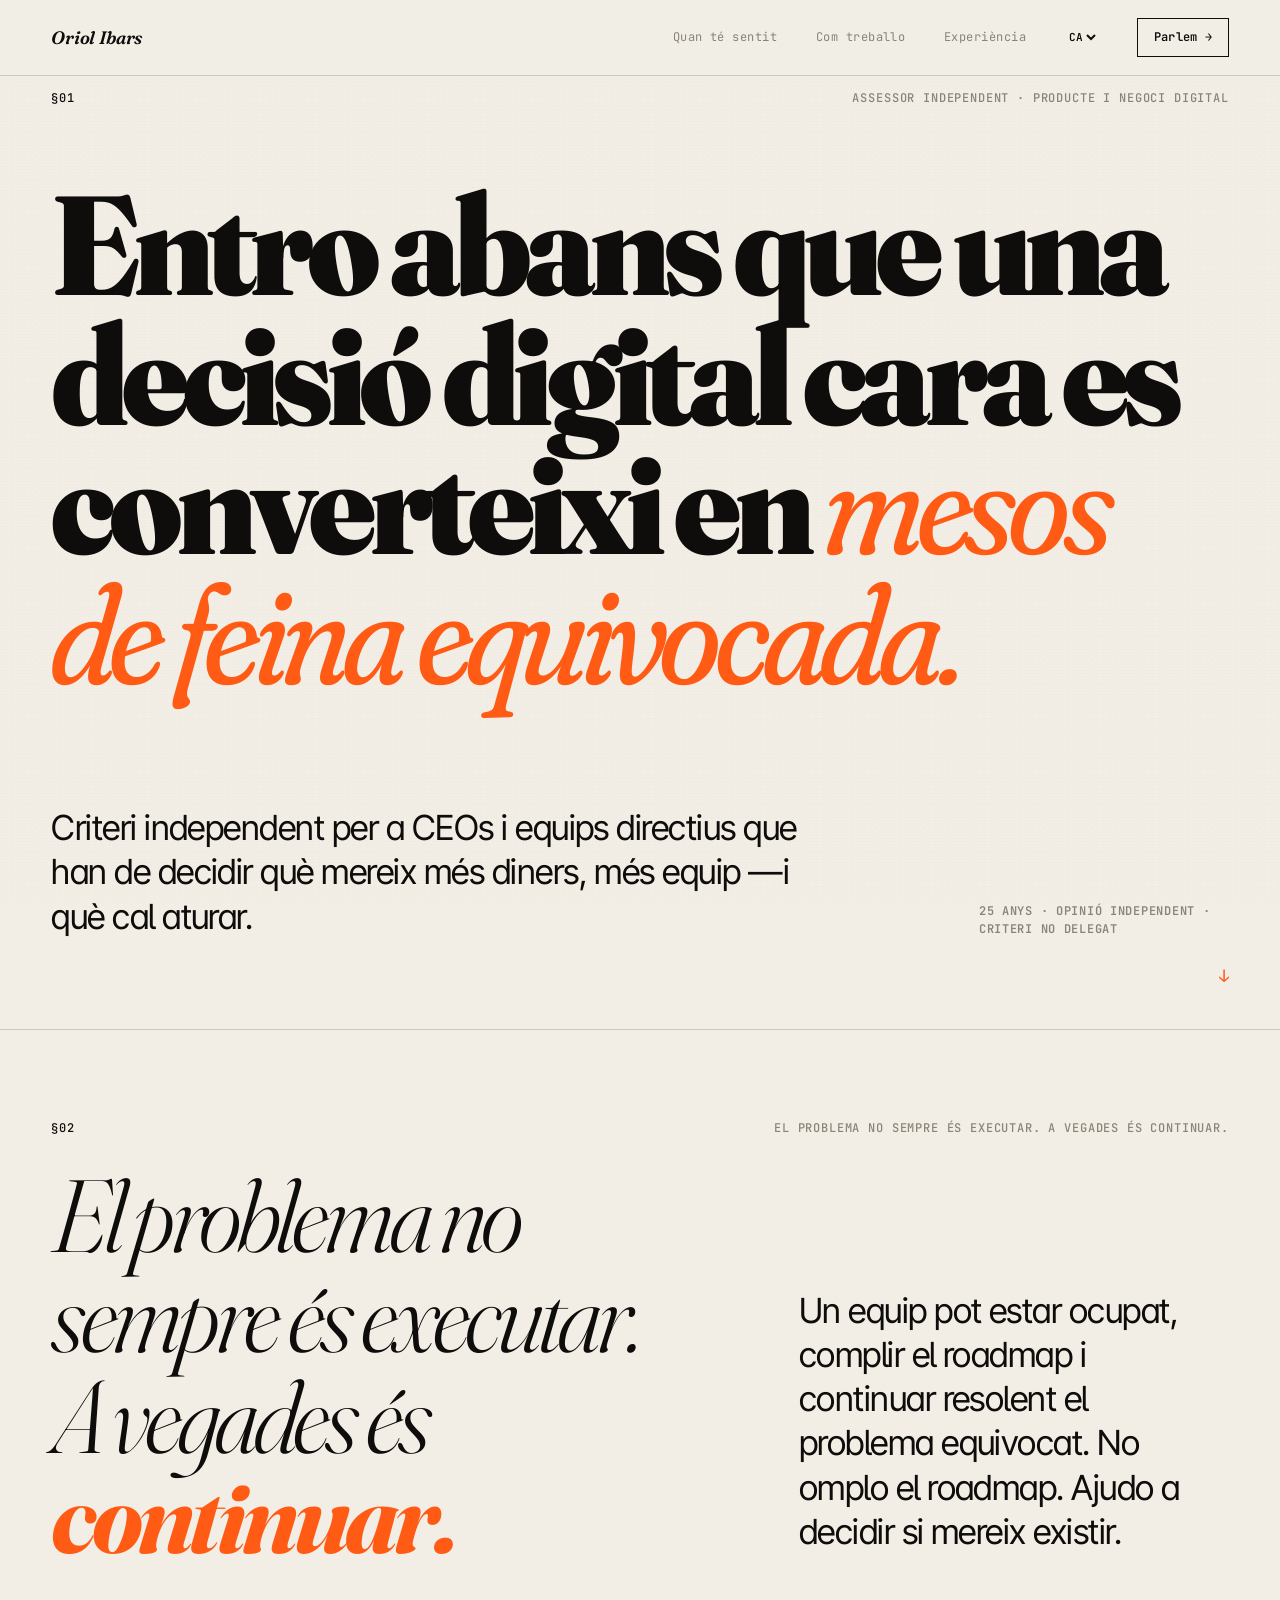
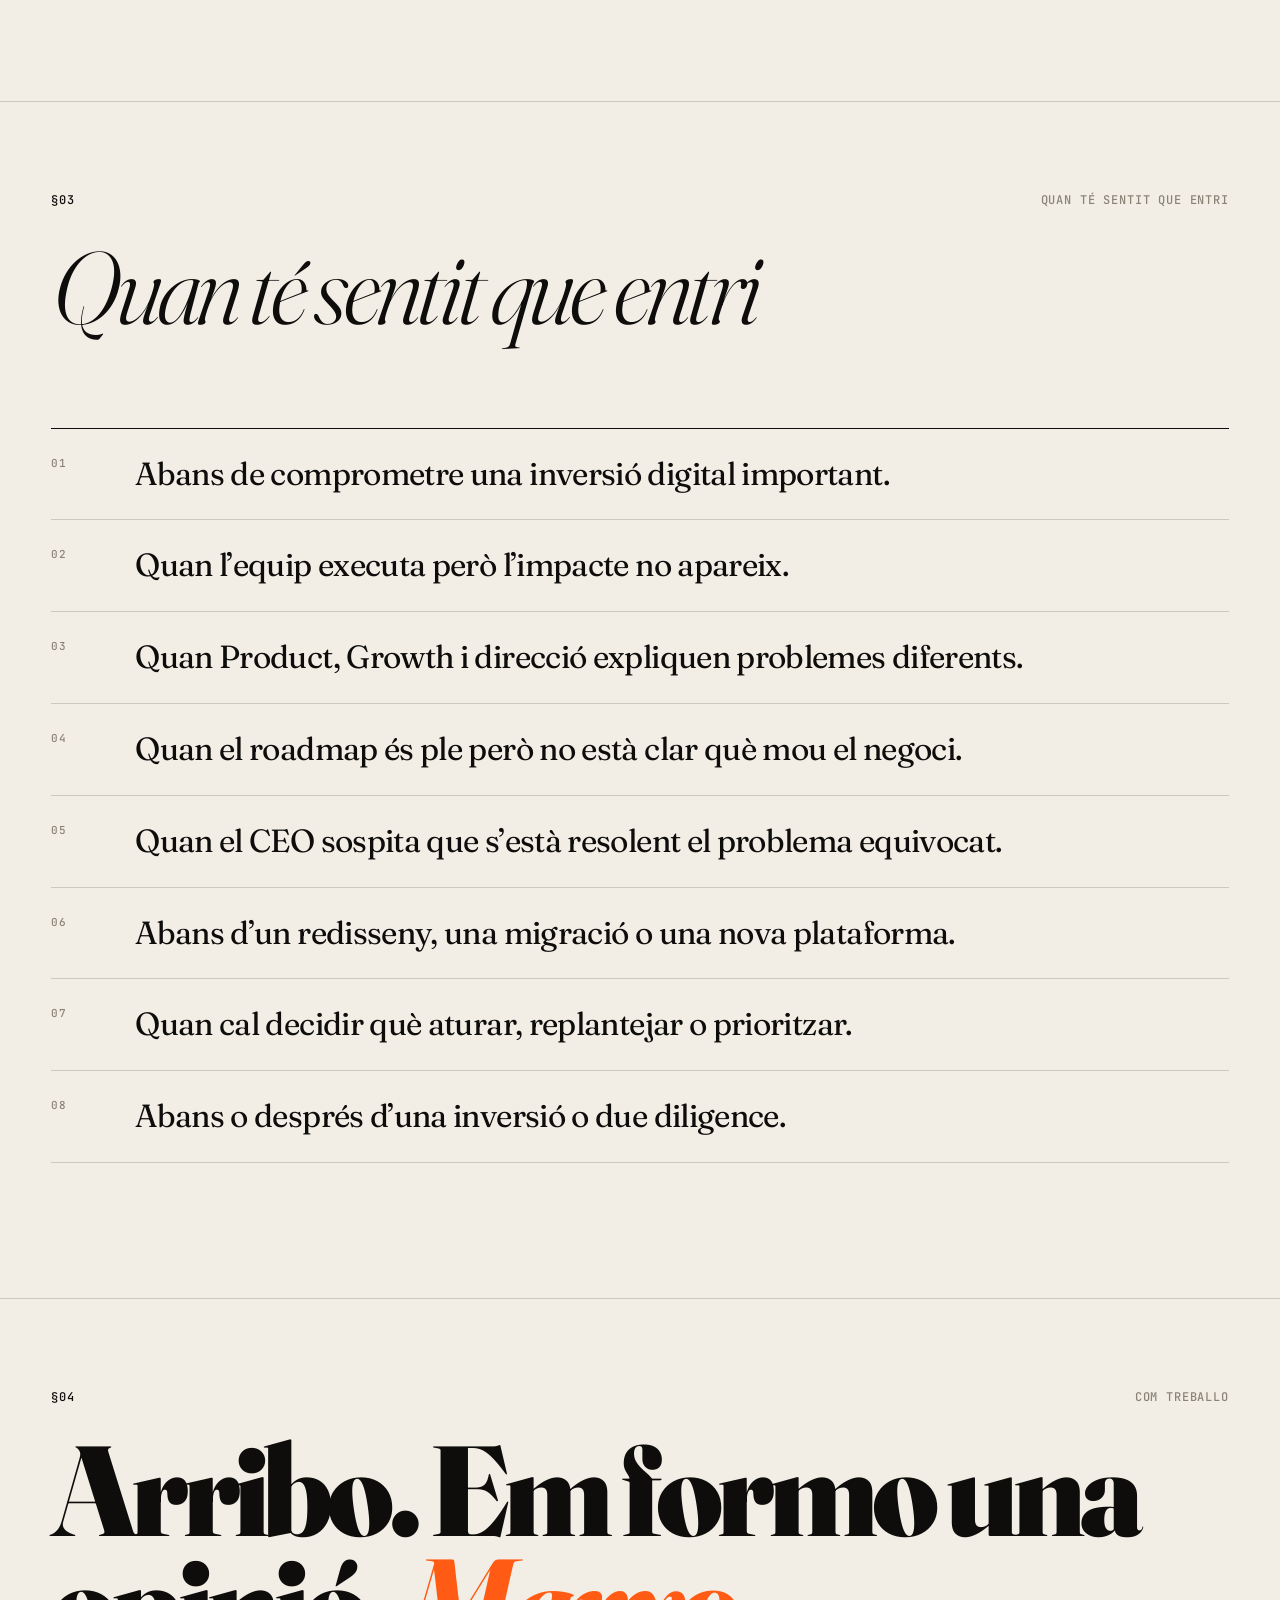
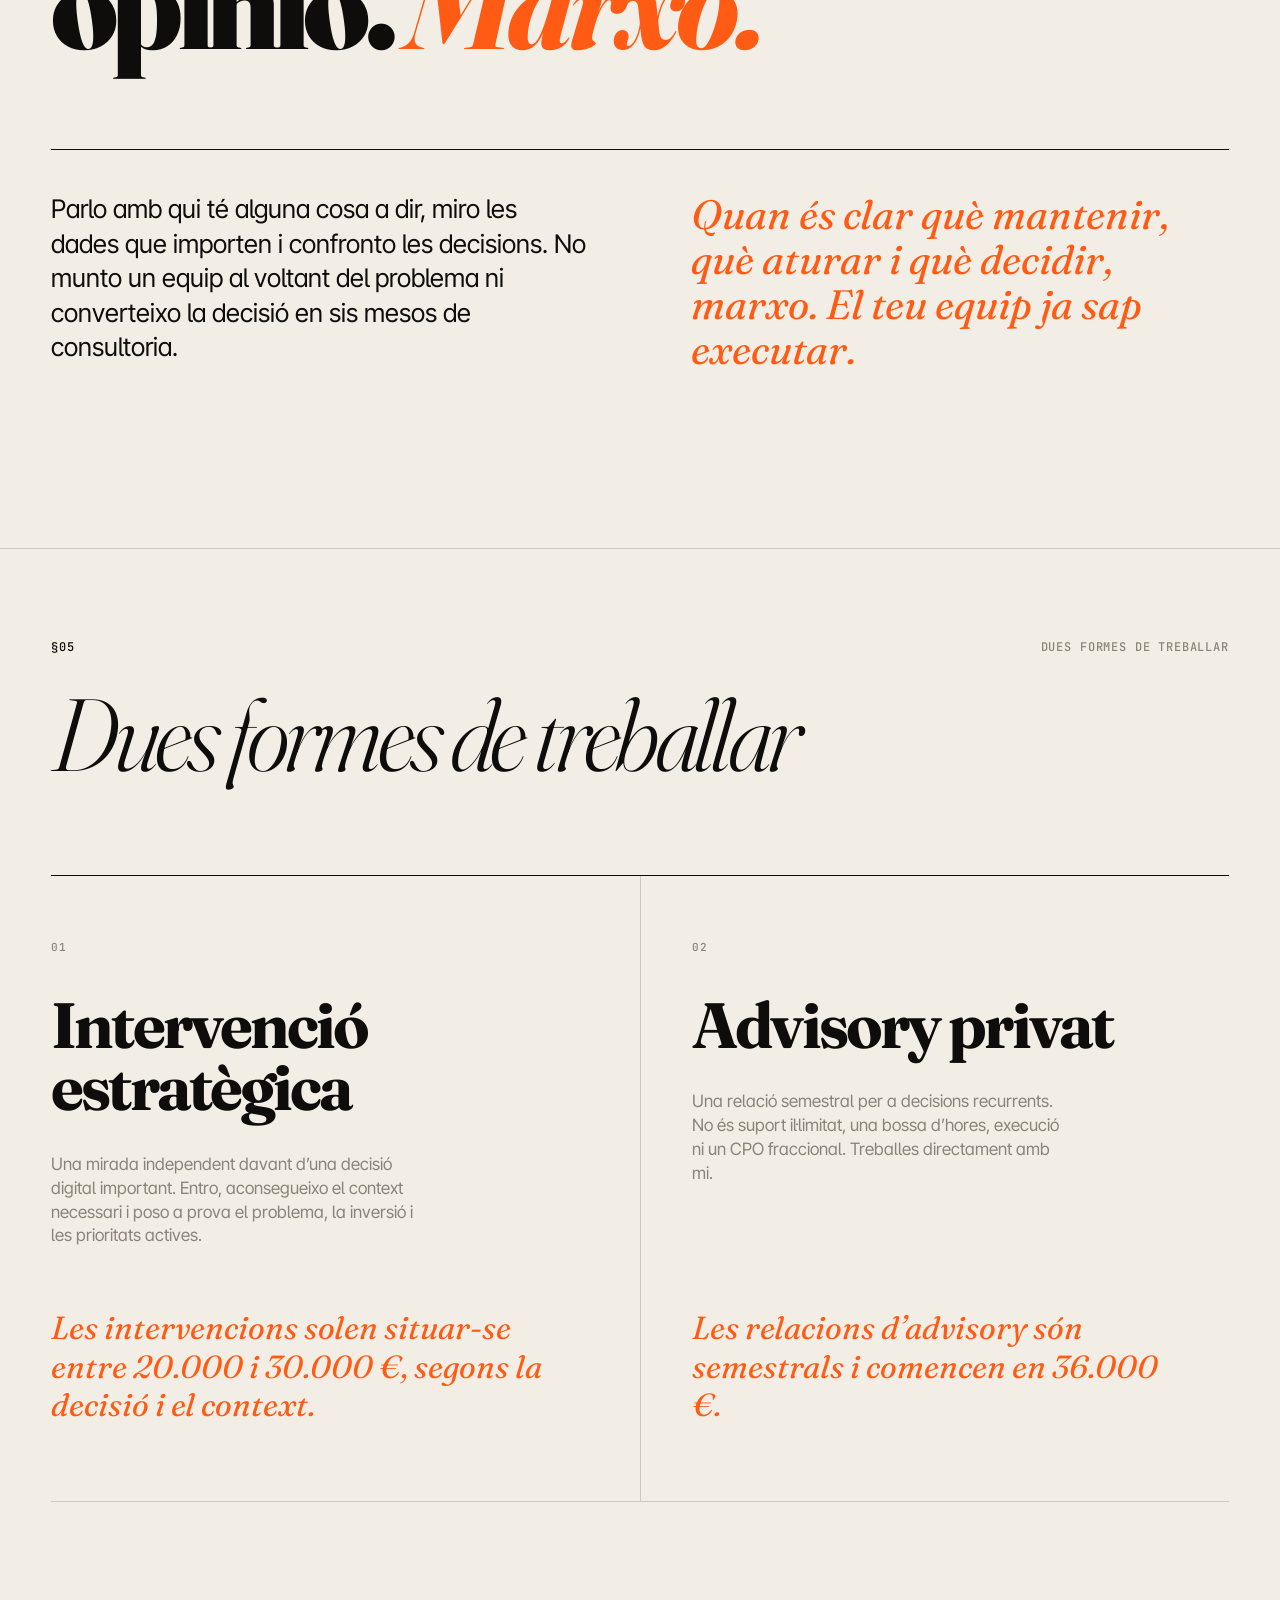
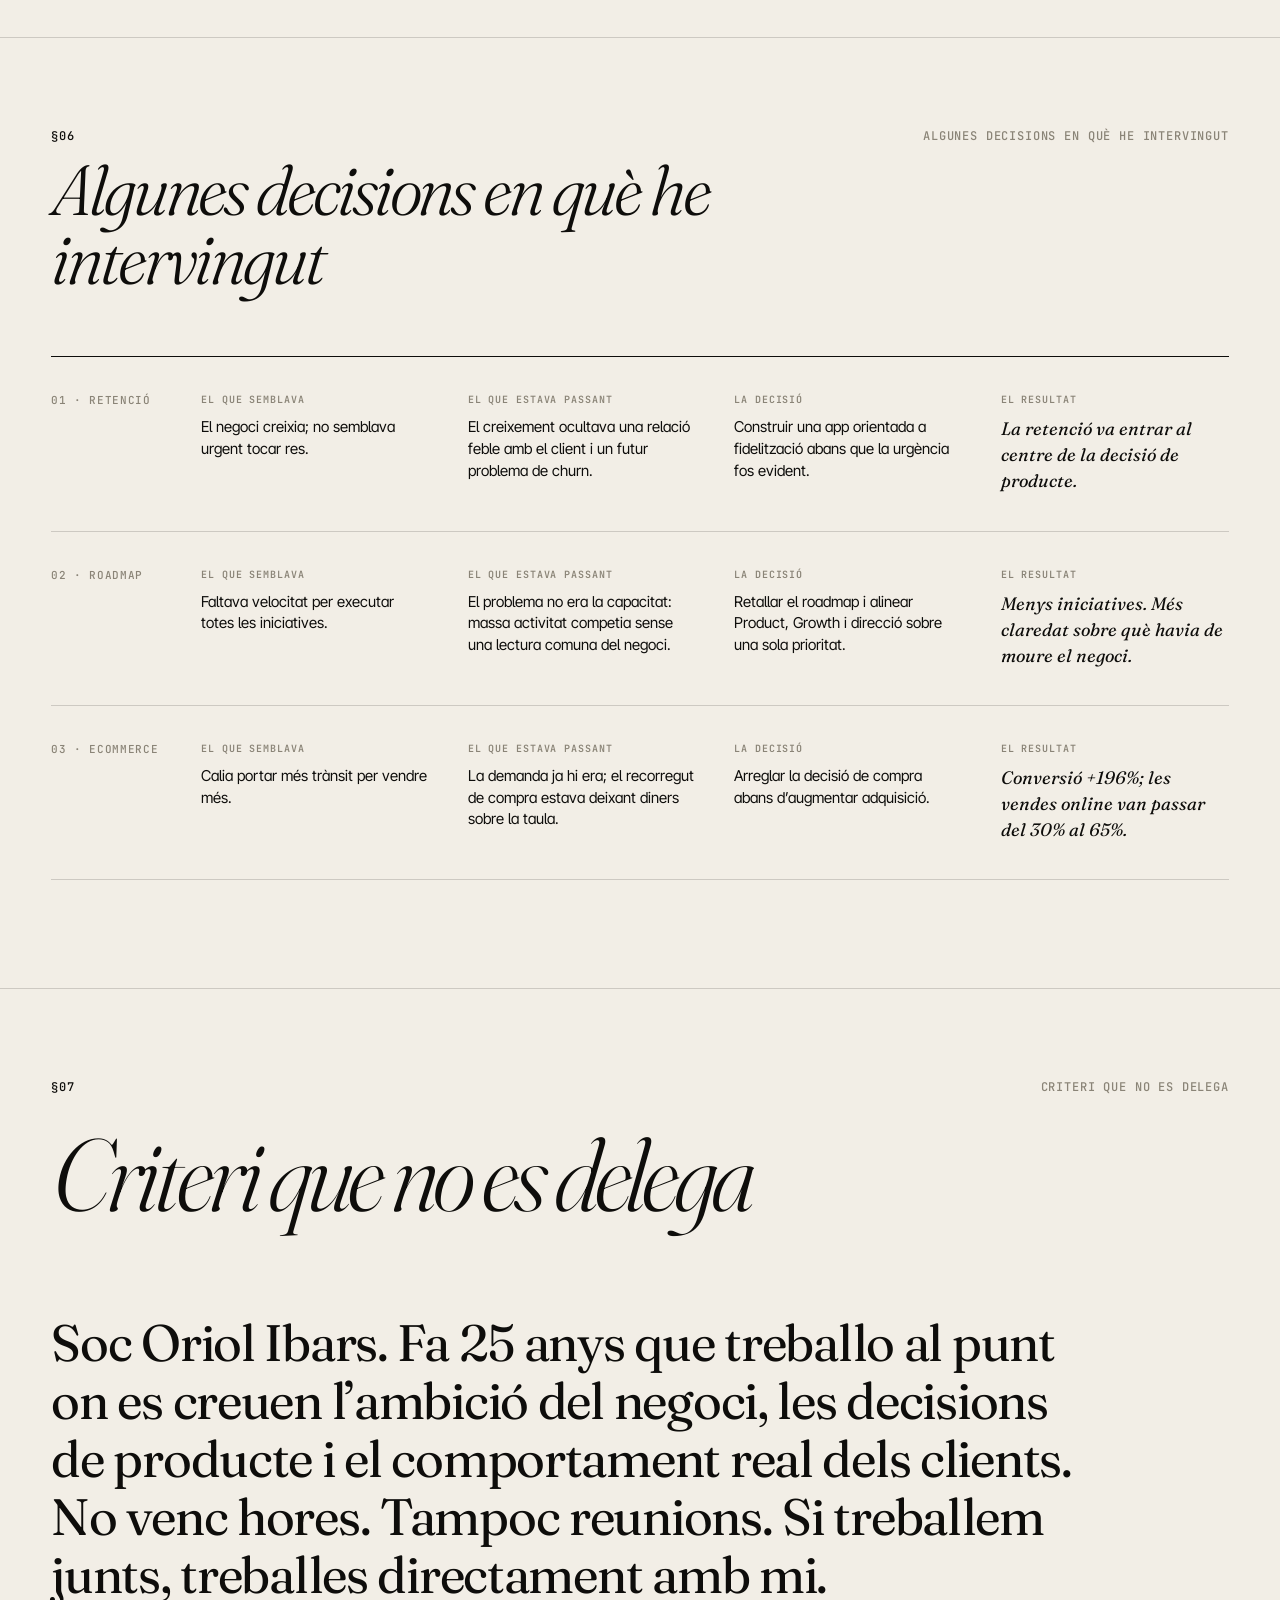
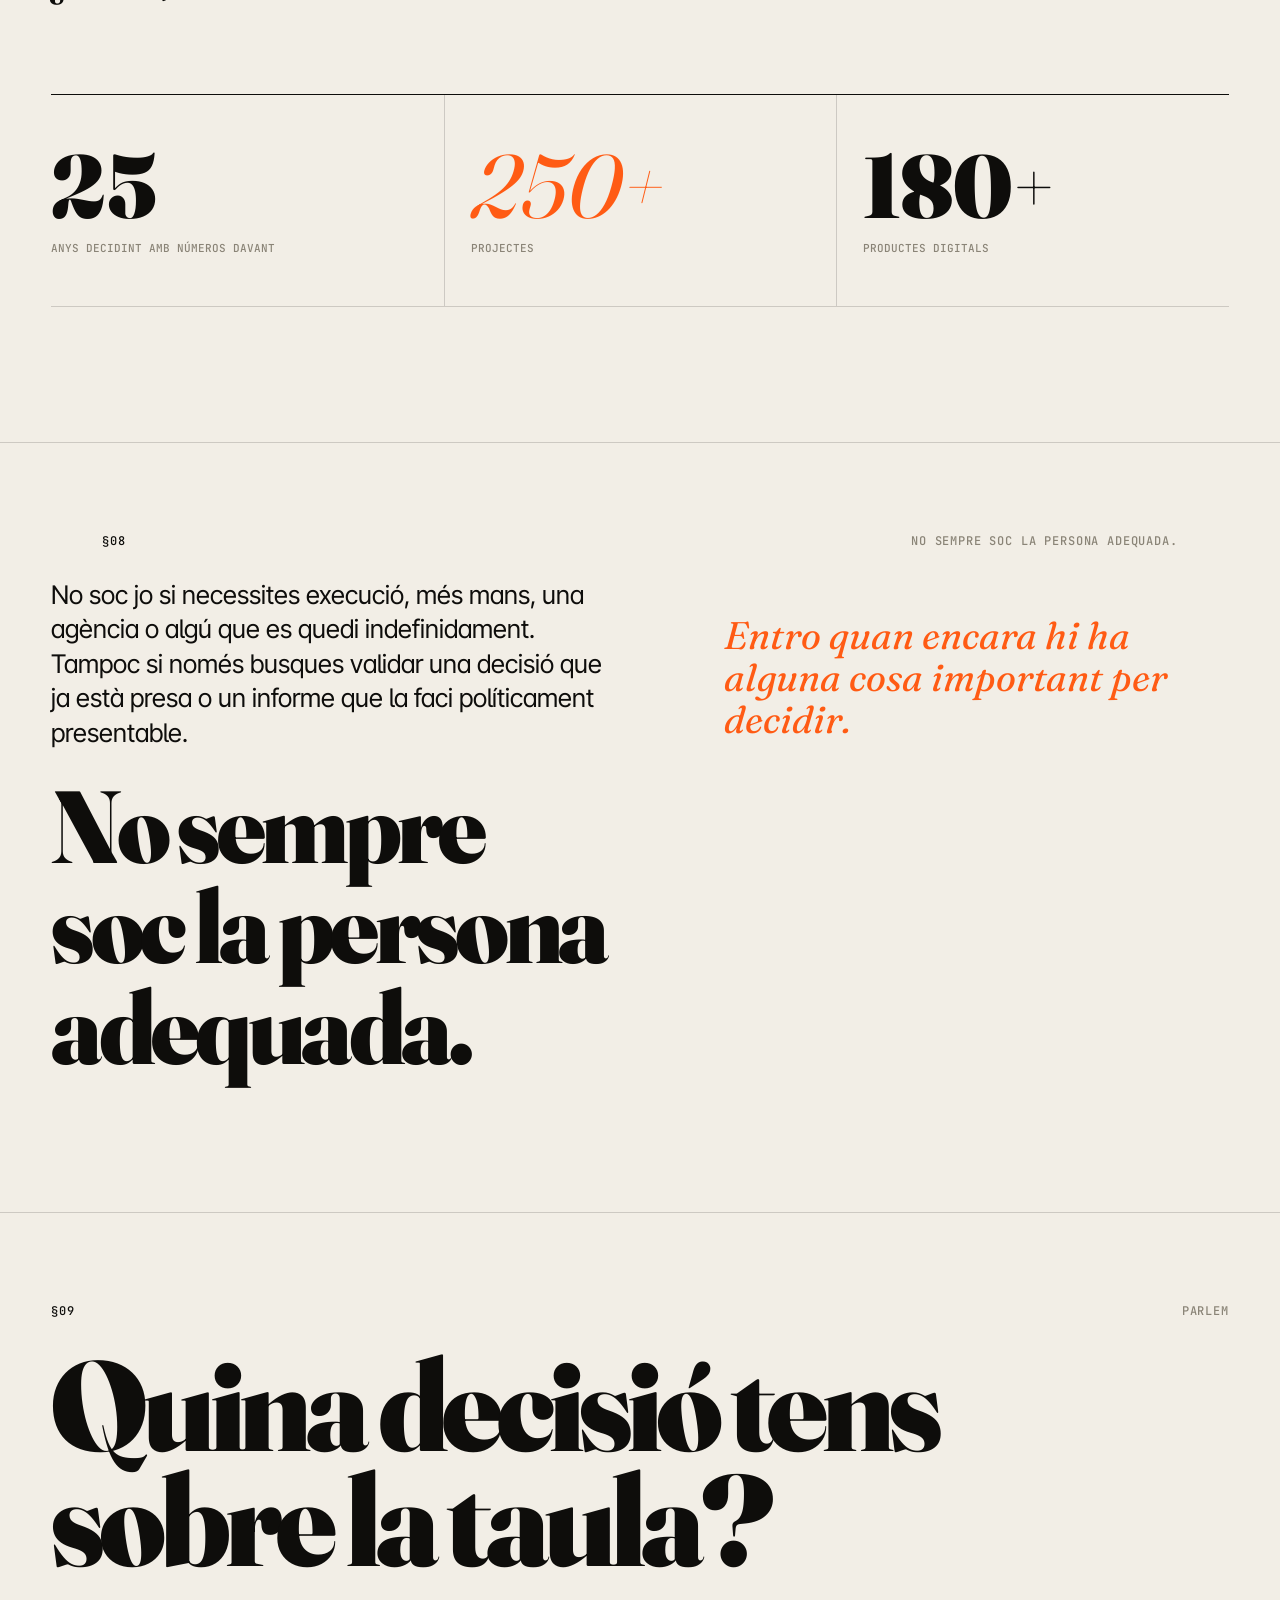
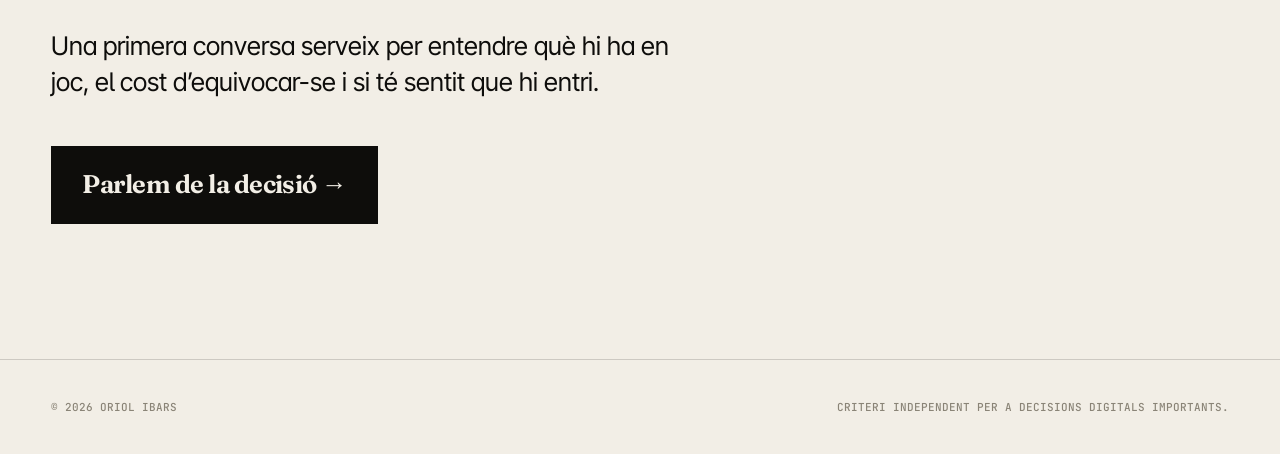
==== commit 9b05e2c0: "Refina la veu i rebaixa el pes dels casos" ====
--- a/ca/index.html
+++ b/ca/index.html
@@ -1 +1,73 @@
-<!doctype html><html lang="ca" data-page=""><head><meta charset="utf-8"><meta name="viewport" content="width=device-width,initial-scale=1"><title>Oriol Ibars — Criteri independent per a decisions digitals importants</title><meta name="description" content="Ajudo CEOs i equips directius a prendre millors decisions sobre productes i negocis digitals quan equivocar-se és car."><link rel="canonical" href="https://oriolibars.com/ca/"><link rel="alternate" hreflang="ca" href="https://oriolibars.com/ca/"><link rel="alternate" hreflang="es" href="https://oriolibars.com/es/"><link rel="alternate" hreflang="en" href="https://oriolibars.com/en/"><link rel="alternate" hreflang="x-default" href="https://oriolibars.com/en/"><meta property="og:type" content="website"><meta property="og:title" content="Oriol Ibars — Criteri independent per a decisions digitals importants"><meta property="og:description" content="Ajudo CEOs i equips directius a prendre millors decisions sobre productes i negocis digitals quan equivocar-se és car."><meta property="og:url" content="https://oriolibars.com/ca/"><meta name="twitter:card" content="summary"><link rel="preconnect" href="https://fonts.googleapis.com"><link rel="preconnect" href="https://fonts.gstatic.com" crossorigin><link rel="stylesheet" href="https://fonts.googleapis.com/css2?family=Fraunces:ital,opsz,wght@0,9..144,300..900;1,9..144,300..900&family=Inter+Tight:wght@400..800&family=JetBrains+Mono:wght@500..700&display=swap"><link rel="stylesheet" href="/assets/site.css?v=20260717"><script defer src="/assets/site.js?v=20260717"></script></head><body><a class="skip" href="#main">Skip to content</a><nav class="nav" aria-label="Primary"><a class="brand" href="/ca/">Oriol Ibars</a><div class="nav__links"><a href="/ca/#moments">Quan té sentit</a><a href="/ca/#work">Com treballo</a><a href="/ca/#proof">Experiència</a><select class="language" data-language aria-label="Language"><option value="ca" selected>CA</option><option value="es">ES</option><option value="en">EN</option></select><a class="button" href="/ca/contact/">Parlem →</a></div></nav><main id="main"><section class="section hero"><p class="eyebrow"><span>§01</span><span>Assessor independent · Producte i negoci digital</span></p><div><h1>Entro abans que una decisió digital cara es converteixi en <em>mesos de feina equivocada.</em></h1></div><div class="hero__foot"><p class="lede">Treballo amb empreses que ja tenen tracció, equips i decisions reals sobre la taula. Aporto criteri extern per decidir què mereix diners, equip i temps —i què cal aturar.</p><span class="hero__signal">25 anys · 250+ projectes · 180+ productes digitals</span></div></section><section class="section"><p class="eyebrow"><span>§02</span><span>Quan el cost no és decidir. És decidir tard.</span></p><div class="split"><h2>Quan el cost no és decidir. És <em>decidir tard.</em></h2><p class="lede">Un equip pot estar ocupat, complir el roadmap i continuar resolent el problema equivocat. Entro quan cal separar activitat d’impacte, interès intern de prioritat empresarial i convicció de prova.</p></div></section><section class="section" id="moments"><p class="eyebrow"><span>§03</span><span>Quan té sentit que entri</span></p><h2>Quan té sentit que entri</h2><ol class="moments"><li><span class="num">01</span><span>Abans de comprometre una inversió digital important.</span></li><li><span class="num">02</span><span>Quan l’equip executa però l’impacte no apareix.</span></li><li><span class="num">03</span><span>Quan Product, Growth i direcció expliquen problemes diferents.</span></li><li><span class="num">04</span><span>Quan el roadmap és ple però no està clar què mou el negoci.</span></li><li><span class="num">05</span><span>Quan el CEO sospita que s’està resolent el problema equivocat.</span></li><li><span class="num">06</span><span>Abans d’un redisseny, una migració o una nova plataforma.</span></li><li><span class="num">07</span><span>Quan cal decidir què aturar, replantejar o prioritzar.</span></li><li><span class="num">08</span><span>Abans o després d’una inversió o due diligence.</span></li></ol></section><section class="section" id="work"><p class="eyebrow"><span>§04</span><span>Dues formes de treballar</span></p><h2>Dues formes de treballar</h2><div class="offers"><article class="offer"><span class="num">01</span><h3>Intervenció estratègica</h3><p>Una revisió independent davant d’una decisió digital important. Poso a prova el problema, les creences que sostenen la inversió i les prioritats actives perquè la direcció pugui decidir amb més claredat i menys risc.</p><p class="offer__price">Les intervencions solen situar-se entre 20.000 i 30.000 €, segons la decisió i el context.</p></article><article class="offer"><span class="num">02</span><h3>Advisory privat</h3><p>Una relació semestral amb CEOs, founders, CPOs o equips directius que volen una opinió independent en decisions recurrents. No és suport il·limitat, una bossa d’hores, execució ni un CPO fraccional. Treballes directament amb mi.</p><p class="offer__price">Les relacions d’advisory són semestrals i comencen en 36.000 €.</p></article></div></section><section class="section" id="proof"><p class="eyebrow"><span>§05</span><span>Decisions que van canviar el resultat</span></p><h2>Decisions que van canviar el resultat</h2><div class="cases"><article class="case"><span class="meta">01 · Ecommerce B2C</span><h3>Les vendes digitals no responien a l’esforç comercial.</h3><dl><dt>Situació</dt><dd>Les vendes digitals no responien a l’esforç comercial.</dd><dt>El que no es veia</dt><dd>El problema no era portar més trànsit, sinó les friccions i decisions del recorregut de compra.</dd><dt>Decisió</dt><dd>Prioritzar el funnel abans d’augmentar adquisició.</dd><dt>Impacte</dt><dd>Conversió +196%; pes de les vendes online del 30% al 65%.</dd></dl></article><article class="case"><span class="meta">02 · Ecommerce · 40 M€</span><h3>Un negoci consolidat buscava més creixement digital.</h3><dl><dt>Situació</dt><dd>Un negoci consolidat buscava més creixement digital.</dd><dt>El que no es veia</dt><dd>La restricció principal era a la conversió, no al volum de demanda.</dd><dt>Decisió</dt><dd>Concentrar inversió en els punts amb impacte mesurable.</dd><dt>Impacte</dt><dd>Conversió +30%.</dd></dl></article><article class="case"><span class="meta">03 · Travel · Reserves</span><h3>El funnel complet perdia massa demanda entre intenció i reserva.</h3><dl><dt>Situació</dt><dd>El funnel complet perdia massa demanda entre intenció i reserva.</dd><dt>El que no es veia</dt><dd>Les decisions locals de cada etapa amagaven el problema global.</dd><dt>Decisió</dt><dd>Reordenar prioritats sobre el recorregut complet.</dd><dt>Impacte</dt><dd>Conversió +39%.</dd></dl></article><article class="case"><span class="meta">04 · Subscripció</span><h3>L’adquisició creixia, però la rendibilitat no ho feia al mateix ritme.</h3><dl><dt>Situació</dt><dd>L’adquisició creixia, però la rendibilitat no ho feia al mateix ritme.</dd><dt>El que no es veia</dt><dd>La proposta, la conversió i el valor del client s’estaven tractant per separat.</dd><dt>Decisió</dt><dd>Replantejar la decisió com un sistema de negoci, no com un test tàctic.</dd><dt>Impacte</dt><dd>Conversió del 0,7% al 2,1% i ingressos ×2.</dd></dl></article></div></section><section class="section"><p class="eyebrow"><span>§06</span><span>Criteri que no es delega</span></p><h2>Criteri que no es delega</h2><p class="bio">Soc Oriol Ibars. Fa 25 anys que treballo en producte, UX, CRO, ecommerce, subscripció, banca i negoci digital. He participat en més de 250 projectes i 180 productes digitals. No venc hores i no delego el criteri: si treballem junts, treballes directament amb mi.</p><div class="proof"><div class="proof__item"><span class="proof__value">25</span><span class="proof__label">years / anys / años</span></div><div class="proof__item"><span class="proof__value">250+</span><span class="proof__label">projects / projectes / proyectos</span></div><div class="proof__item"><span class="proof__value">180+</span><span class="proof__label">digital products</span></div><div class="proof__item"><span class="proof__value">×2</span><span class="proof__label">subscription revenue</span></div></div><div class="rules"><span>No agència</span><span>No execució</span><span>No frameworkitis</span><span>Sí a una opinió independent</span></div></section><section class="section cta"><p class="eyebrow"><span>§07</span><span>Parlem</span></p><h2>Quina decisió tens sobre la taula?</h2><p>Una primera conversa serveix per entendre la decisió, el cost d’equivocar-se i si té sentit que hi entri.</p><a class="button button--accent" href="/ca/contact/">Parlem de la decisió →</a></section></main><footer class="foot"><span>© 2026 Oriol Ibars</span><span>Criteri independent per a decisions digitals importants.</span></footer></body></html>+<!doctype html><html lang="ca" data-page=""><head>
+    <meta charset="utf-8"><meta name="viewport" content="width=device-width,initial-scale=1">
+    <title>Oriol Ibars — Criteri independent per a decisions digitals importants</title><meta name="description" content="Ajudo CEOs i equips directius a prendre millors decisions sobre productes i negocis digitals quan equivocar-se és car.">
+    <link rel="canonical" href="https://oriolibars.com/ca/"><link rel="alternate" hreflang="ca" href="https://oriolibars.com/ca/"><link rel="alternate" hreflang="es" href="https://oriolibars.com/es/"><link rel="alternate" hreflang="en" href="https://oriolibars.com/en/"><link rel="alternate" hreflang="x-default" href="https://oriolibars.com/en/">
+    <meta property="og:type" content="website"><meta property="og:title" content="Oriol Ibars — Criteri independent per a decisions digitals importants">
+    <meta property="og:description" content="Ajudo CEOs i equips directius a prendre millors decisions sobre productes i negocis digitals quan equivocar-se és car."><meta property="og:url" content="https://oriolibars.com/ca/">
+    <meta name="twitter:card" content="summary">
+    <link rel="preconnect" href="https://fonts.googleapis.com"><link rel="preconnect" href="https://fonts.gstatic.com" crossorigin>
+    <link rel="stylesheet" href="https://fonts.googleapis.com/css2?family=Fraunces:ital,opsz,wght@0,9..144,300..900;1,9..144,300..900&family=Inter+Tight:wght@400..800&family=JetBrains+Mono:wght@500..700&display=swap">
+    <link rel="stylesheet" href="/assets/site.css?v=20260718"><script defer src="/assets/site.js?v=20260718"></script>
+  </head><body><a class="skip" href="#main">Anar al contingut</a><nav class="nav" aria-label="Navegació principal">
+    <a class="brand" href="/ca/">Oriol Ibars</a>
+    <div class="nav__links">
+      <a href="/ca/#moments">Quan té sentit</a>
+      <a href="/ca/#approach">Com treballo</a>
+      <a href="/ca/#about">Experiència</a>
+      <select class="language" data-language aria-label="Idioma">
+        <option value="ca" selected>CA</option><option value="es">ES</option><option value="en">EN</option>
+      </select>
+      <a class="button" href="/ca/contact/">Parlem →</a>
+    </div>
+  </nav><main id="main">
+    <section class="section hero">
+      <p class="eyebrow"><span>§01</span><span>Assessor independent · Producte i negoci digital</span></p>
+      <h1>Entro abans que una decisió digital cara es converteixi en <em>mesos de feina equivocada.</em></h1>
+      <div class="hero__foot"><p class="lede">Criteri independent per a CEOs i equips directius que han de decidir què mereix més diners, més equip —i què cal aturar.</p><span class="hero__signal">25 anys · Opinió independent · Criteri no delegat</span></div>
+    </section>
+    <section class="section tension">
+      <p class="eyebrow"><span>§02</span><span>El problema no sempre és executar. A vegades és continuar.</span></p>
+      <div class="split"><h2>El problema no sempre és executar. A vegades és <em>continuar.</em></h2><p class="lede">Un equip pot estar ocupat, complir el roadmap i continuar resolent el problema equivocat. No omplo el roadmap. Ajudo a decidir si mereix existir.</p></div>
+    </section>
+    <section class="section" id="moments">
+      <p class="eyebrow"><span>§03</span><span>Quan té sentit que entri</span></p><h2>Quan té sentit que entri</h2>
+      <ol class="moments"><li><span class="num">01</span><span>Abans de comprometre una inversió digital important.</span></li><li><span class="num">02</span><span>Quan l’equip executa però l’impacte no apareix.</span></li><li><span class="num">03</span><span>Quan Product, Growth i direcció expliquen problemes diferents.</span></li><li><span class="num">04</span><span>Quan el roadmap és ple però no està clar què mou el negoci.</span></li><li><span class="num">05</span><span>Quan el CEO sospita que s’està resolent el problema equivocat.</span></li><li><span class="num">06</span><span>Abans d’un redisseny, una migració o una nova plataforma.</span></li><li><span class="num">07</span><span>Quan cal decidir què aturar, replantejar o prioritzar.</span></li><li><span class="num">08</span><span>Abans o després d’una inversió o due diligence.</span></li></ol>
+    </section>
+    <section class="section approach" id="approach">
+      <p class="eyebrow"><span>§04</span><span>Com treballo</span></p>
+      <h2>Arribo. Em formo una opinió. <em>Marxo.</em></h2>
+      <div class="approach__copy"><p>Parlo amb qui té alguna cosa a dir, miro les dades que importen i confronto les decisions. No munto un equip al voltant del problema ni converteixo la decisió en sis mesos de consultoria.</p><p class="approach__close">Quan és clar què mantenir, què aturar i què decidir, marxo. El teu equip ja sap executar.</p></div>
+    </section>
+    <section class="section" id="work">
+      <p class="eyebrow"><span>§05</span><span>Dues formes de treballar</span></p><h2>Dues formes de treballar</h2>
+      <div class="offers"><article class="offer"><span class="num">01</span><h3>Intervenció estratègica</h3><p>Una mirada independent davant d’una decisió digital important. Entro, aconsegueixo el context necessari i poso a prova el problema, la inversió i les prioritats actives.</p><p class="offer__price">Les intervencions solen situar-se entre 20.000 i 30.000 €, segons la decisió i el context.</p></article><article class="offer"><span class="num">02</span><h3>Advisory privat</h3><p>Una relació semestral per a decisions recurrents. No és suport il·limitat, una bossa d’hores, execució ni un CPO fraccional. Treballes directament amb mi.</p><p class="offer__price">Les relacions d’advisory són semestrals i comencen en 36.000 €.</p></article></div>
+    </section>
+    <section class="section decisions" id="proof">
+      <p class="eyebrow"><span>§06</span><span>Algunes decisions en què he intervingut</span></p><h2>Algunes decisions en què he intervingut</h2>
+      <div class="decisions__list">
+    <article class="decision">
+      <span class="meta">01 · Retenció</span>
+      <dl><div><dt>El que semblava</dt><dd>El negoci creixia; no semblava urgent tocar res.</dd></div><div><dt>El que estava passant</dt><dd>El creixement ocultava una relació feble amb el client i un futur problema de churn.</dd></div><div><dt>La decisió</dt><dd>Construir una app orientada a fidelització abans que la urgència fos evident.</dd></div><div><dt>El resultat</dt><dd>La retenció va entrar al centre de la decisió de producte.</dd></div></dl>
+    </article>
+    <article class="decision">
+      <span class="meta">02 · Roadmap</span>
+      <dl><div><dt>El que semblava</dt><dd>Faltava velocitat per executar totes les iniciatives.</dd></div><div><dt>El que estava passant</dt><dd>El problema no era la capacitat: massa activitat competia sense una lectura comuna del negoci.</dd></div><div><dt>La decisió</dt><dd>Retallar el roadmap i alinear Product, Growth i direcció sobre una sola prioritat.</dd></div><div><dt>El resultat</dt><dd>Menys iniciatives. Més claredat sobre què havia de moure el negoci.</dd></div></dl>
+    </article>
+    <article class="decision">
+      <span class="meta">03 · Ecommerce</span>
+      <dl><div><dt>El que semblava</dt><dd>Calia portar més trànsit per vendre més.</dd></div><div><dt>El que estava passant</dt><dd>La demanda ja hi era; el recorregut de compra estava deixant diners sobre la taula.</dd></div><div><dt>La decisió</dt><dd>Arreglar la decisió de compra abans d’augmentar adquisició.</dd></div><div><dt>El resultat</dt><dd>Conversió +196%; les vendes online van passar del 30% al 65%.</dd></div></dl>
+    </article></div>
+    </section>
+    <section class="section" id="about">
+      <p class="eyebrow"><span>§07</span><span>Criteri que no es delega</span></p><h2>Criteri que no es delega</h2>
+      <p class="bio">Soc Oriol Ibars. Fa 25 anys que treballo al punt on es creuen l’ambició del negoci, les decisions de producte i el comportament real dels clients. No venc hores. Tampoc reunions. Si treballem junts, treballes directament amb mi.</p><div class="proof proof--three"><div class="proof__item"><span class="proof__value">25</span><span class="proof__label">anys decidint amb números davant</span></div><div class="proof__item"><span class="proof__value">250+</span><span class="proof__label">projectes</span></div><div class="proof__item"><span class="proof__value">180+</span><span class="proof__label">productes digitals</span></div></div>
+    </section>
+    <section class="section not-fit">
+      <p class="eyebrow"><span>§08</span><span>No sempre soc la persona adequada.</span></p><h2>No sempre soc la persona adequada.</h2>
+      <p class="not-fit__body">No soc jo si necessites execució, més mans, una agència o algú que es quedi indefinidament. Tampoc si només busques validar una decisió que ja està presa o un informe que la faci políticament presentable.</p><p class="not-fit__close">Entro quan encara hi ha alguna cosa important per decidir.</p>
+    </section>
+    <section class="section cta">
+      <p class="eyebrow"><span>§09</span><span>Parlem</span></p><h2>Quina decisió tens sobre la taula?</h2>
+      <p>Una primera conversa serveix per entendre què hi ha en joc, el cost d’equivocar-se i si té sentit que hi entri.</p><a class="button button--accent" href="/ca/contact/">Parlem de la decisió →</a>
+    </section>
+  </main><footer class="foot"><span>© 2026 Oriol Ibars</span><span>Criteri independent per a decisions digitals importants.</span></footer></body></html>
--- a/assets/site.css
+++ b/assets/site.css
@@ -59,18 +59,32 @@
 .offer>p:not(.offer__price){max-width:38ch;color:var(--dim)}
 .offer__price{margin:auto 0 0;padding-top:44px;font-family:var(--serif);font-size:clamp(24px,2.5vw,38px);font-style:italic;line-height:1.2;color:var(--accent)}
 
-.cases{display:grid;grid-template-columns:repeat(2,1fr);gap:1px;background:var(--ink);border:1px solid var(--ink)}
-.case{min-height:560px;background:var(--paper);padding:clamp(34px,5vw,70px);transition:background .35s var(--ease),color .35s var(--ease)}
-.case:hover{background:var(--ink);color:var(--paper)}.case:hover .meta,.case:hover dt{color:var(--accent)}
-.case h3{margin:26px 0 48px;font-size:clamp(34px,4vw,62px);line-height:1.02}
-.case dl{margin:0}.case dt{margin-top:20px;font:600 10px var(--mono);text-transform:uppercase;letter-spacing:.09em;color:var(--dim)}.case dd{margin:5px 0 0;max-width:48ch}
+.approach h2{max-width:1260px;font-size:clamp(64px,10vw,158px);font-weight:900;font-style:normal;line-height:.88}
+.approach__copy{display:grid;grid-template-columns:1fr 1fr;gap:clamp(40px,8vw,120px);padding-top:42px;border-top:1px solid var(--ink);font-size:clamp(21px,2vw,30px);line-height:1.35}
+.approach__copy p{max-width:38ch}.approach__close{font-family:var(--serif);font-size:clamp(28px,3.2vw,48px);font-style:italic;line-height:1.1;color:var(--accent)}
+
+.decisions{padding-top:clamp(105px,13vh,170px);padding-bottom:clamp(100px,12vh,160px)}
+.decisions h2{max-width:900px;margin-bottom:clamp(45px,7vh,75px);font-size:clamp(40px,5.5vw,82px)}
+.decisions__list{border-top:1px solid var(--ink)}
+.decision{display:grid;grid-template-columns:150px 1fr;padding:clamp(28px,4vh,46px) 0;border-bottom:1px solid var(--rule)}
+.decision dl{display:grid;grid-template-columns:repeat(4,1fr);gap:clamp(18px,3vw,42px);margin:0}
+.decision dl div{margin:0}.decision dt{margin-bottom:10px;font:600 10px var(--mono);text-transform:uppercase;letter-spacing:.09em;color:var(--dim)}
+.decision dd{margin:0;font-size:clamp(15px,1.1vw,18px);line-height:1.45}
+.decision dl div:last-child dd{font-family:var(--serif);font-size:clamp(18px,1.4vw,23px);font-style:italic}
 
 .bio{max-width:1050px;font-family:var(--serif);font-size:clamp(30px,4vw,60px);line-height:1.13;letter-spacing:-.025em}
 .proof{display:grid;grid-template-columns:repeat(4,1fr);margin-top:clamp(70px,10vh,120px);border-top:1px solid var(--ink);border-bottom:1px solid var(--rule)}
 .proof__item{padding:clamp(34px,4vw,58px) 20px clamp(34px,4vw,58px) 0}.proof__item+.proof__item{padding-left:26px;border-left:1px solid var(--rule)}
 .proof__value{display:block;font-family:var(--serif);font-size:clamp(58px,7vw,105px);font-weight:900;line-height:.9}.proof__item:nth-child(even) .proof__value{font-weight:400;font-style:italic;color:var(--accent)}
 .proof__label{display:block;margin-top:14px;font:500 11px var(--mono);text-transform:uppercase;color:var(--dim)}
+.proof--three{grid-template-columns:repeat(3,1fr)}
 .rules{display:flex;flex-wrap:wrap;gap:10px;margin-top:50px}.rules span{border:1px solid var(--ink);padding:10px 14px;font:600 11px var(--mono);text-transform:uppercase;letter-spacing:.05em}
+
+.not-fit{display:grid;grid-template-columns:1.05fr .95fr;column-gap:clamp(48px,9vw,130px)}
+.not-fit .eyebrow{grid-column:1/-1}
+.not-fit h2{grid-row:2/4;margin:0;font-size:clamp(56px,8vw,122px);font-weight:900;font-style:normal}
+.not-fit__body{align-self:end;max-width:42ch;font-size:clamp(20px,2vw,30px);line-height:1.35}
+.not-fit__close{margin:36px 0 0;font-family:var(--serif);font-size:clamp(27px,3vw,46px);font-style:italic;line-height:1.1;color:var(--accent)}
 
 .cta{text-align:left}.cta h2{max-width:1200px;margin-bottom:50px;font-size:clamp(64px,10vw,160px);font-weight:900;font-style:normal;line-height:.9}.cta p:not(.eyebrow){max-width:650px;margin:0 0 46px;font-size:clamp(21px,2vw,30px)}
 .page-hero{min-height:calc(100vh - 1px);padding-top:clamp(150px,20vh,220px)}.page-hero h1{font-size:clamp(70px,12vw,180px)}.page-hero .lede{margin:clamp(50px,8vh,90px) 0}
@@ -89,8 +103,11 @@
   .hero{min-height:100svh;padding-top:135px;padding-bottom:72px}.hero h1{font-size:clamp(58px,17vw,82px);line-height:.92}.hero__foot{display:block;margin-top:58px}.hero__signal{margin-top:40px}.hero::after{display:none}
   h2{font-size:clamp(46px,14vw,72px);margin-bottom:54px}.split{display:block}.split h2{margin-bottom:50px}.lede{font-size:clamp(20px,6vw,28px)}
   .moments li{grid-template-columns:38px 1fr;gap:10px;padding:21px 0;font-size:23px}
-  .offers,.cases,.proof{grid-template-columns:1fr}.offer{min-height:0;padding:38px 0 54px}.offer+.offer{padding-left:0;border-left:0;border-top:1px solid var(--rule)}.offer__price{margin-top:40px}.case{min-height:0;padding:34px 24px}.case h3{margin-bottom:36px}
+  .offers,.proof{grid-template-columns:1fr}.offer{min-height:0;padding:38px 0 54px}.offer+.offer{padding-left:0;border-left:0;border-top:1px solid var(--rule)}.offer__price{margin-top:40px}
+  .approach__copy{display:block}.approach__close{margin-top:36px}
+  .decision{display:block}.decision .meta{display:block;margin-bottom:22px}.decision dl{grid-template-columns:1fr}.decision dl div+div{padding-top:16px;border-top:1px solid var(--rule)}
   .proof__item{padding:30px 0}.proof__item+.proof__item{padding-left:0;border-left:0;border-top:1px solid var(--rule)}
+  .not-fit{display:block}.not-fit h2{margin-bottom:45px}
   .cta h2,.page-hero h1{font-size:clamp(58px,17vw,88px)}.contact-options{display:grid}.foot{display:block}.foot span{display:block;margin-top:8px}
 }
 @media(prefers-reduced-motion:reduce){html{scroll-behavior:auto}*{animation:none!important;transition:none!important}.motion-ready .section:not(.hero)>*:not(.eyebrow){opacity:1;transform:none}}
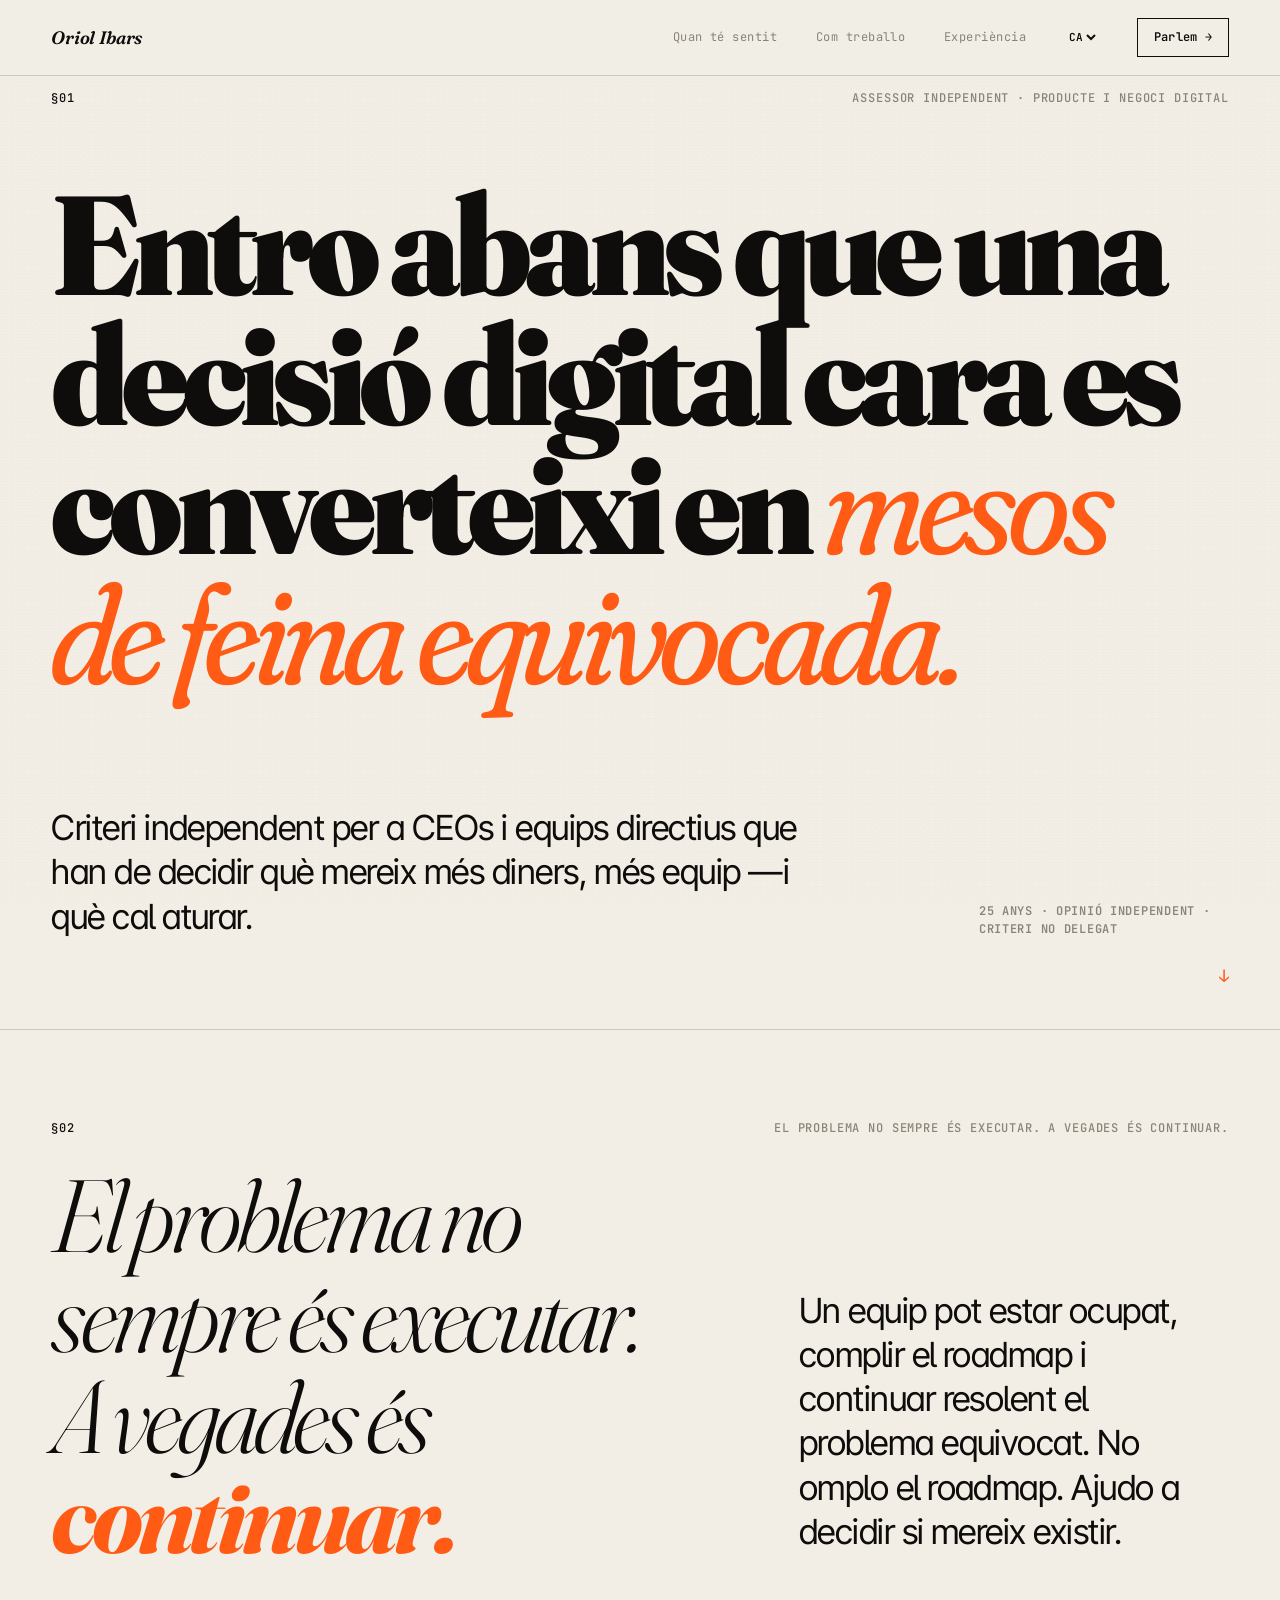
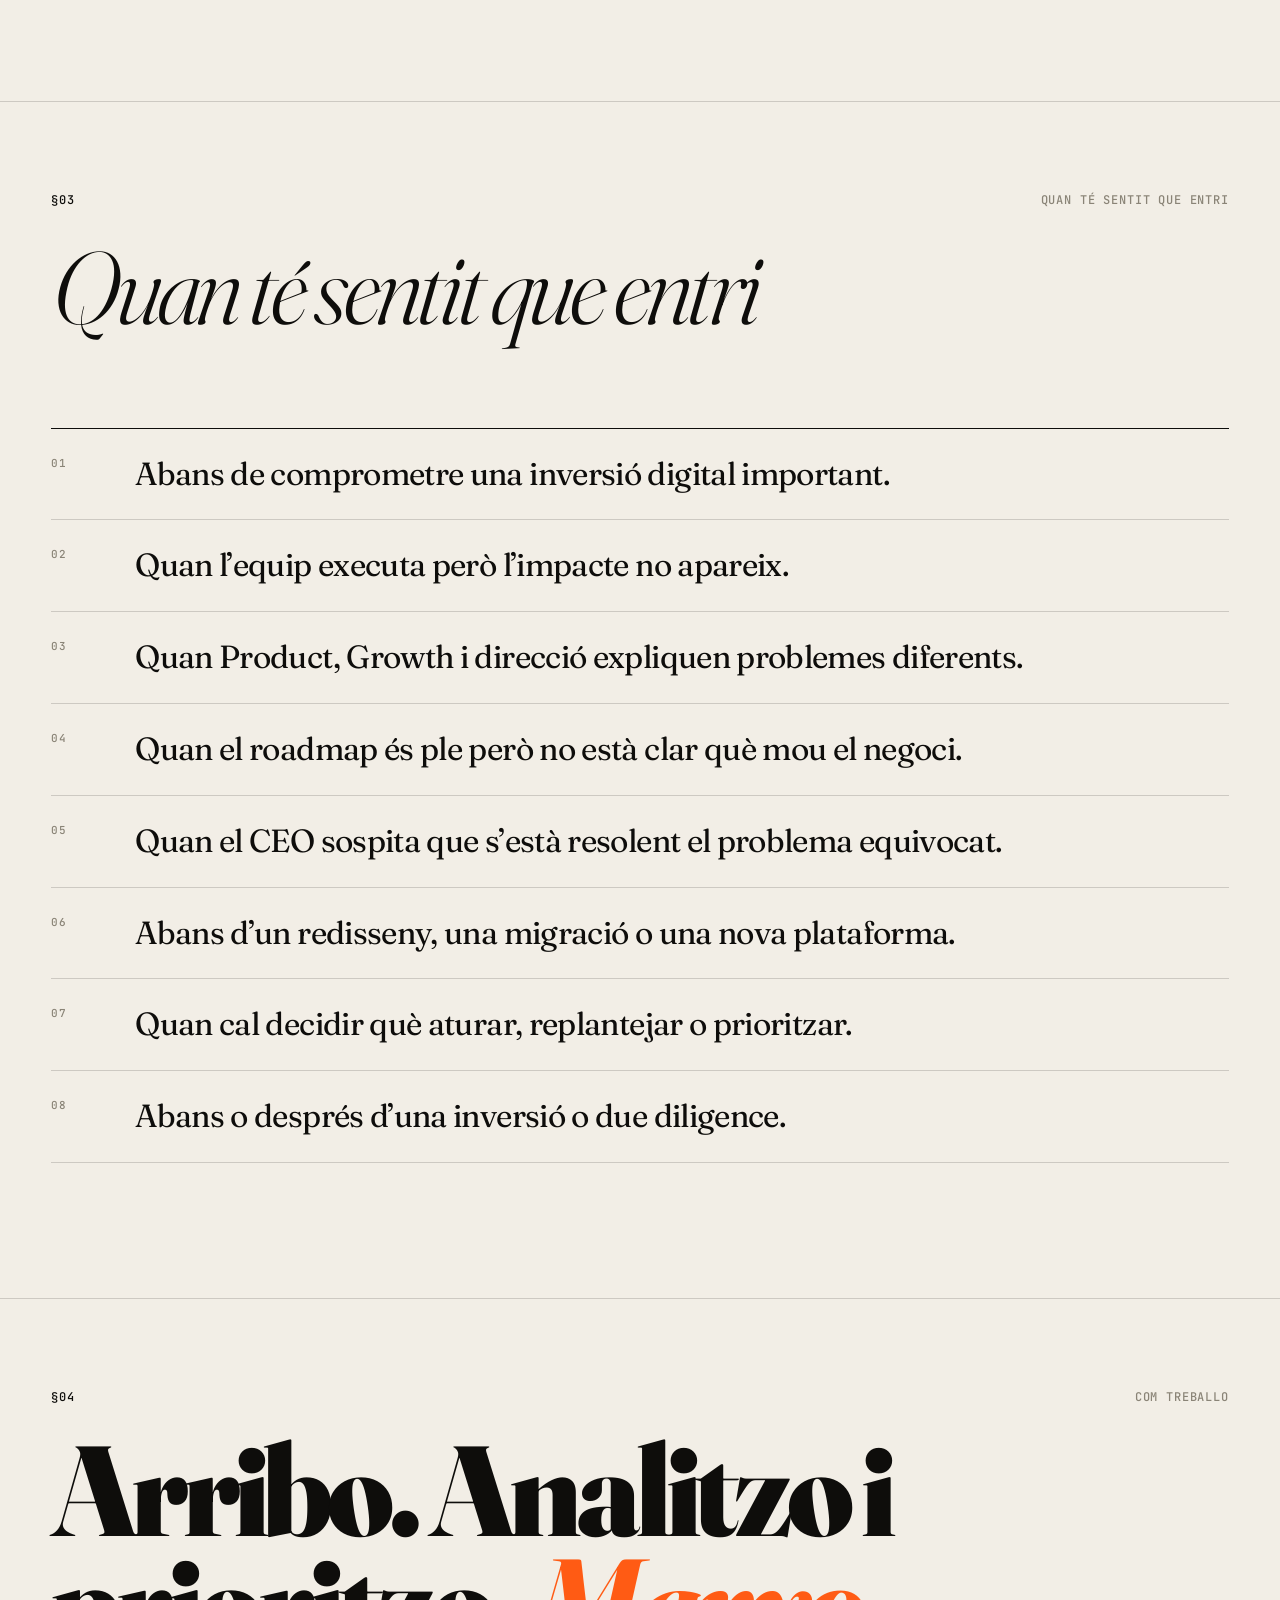
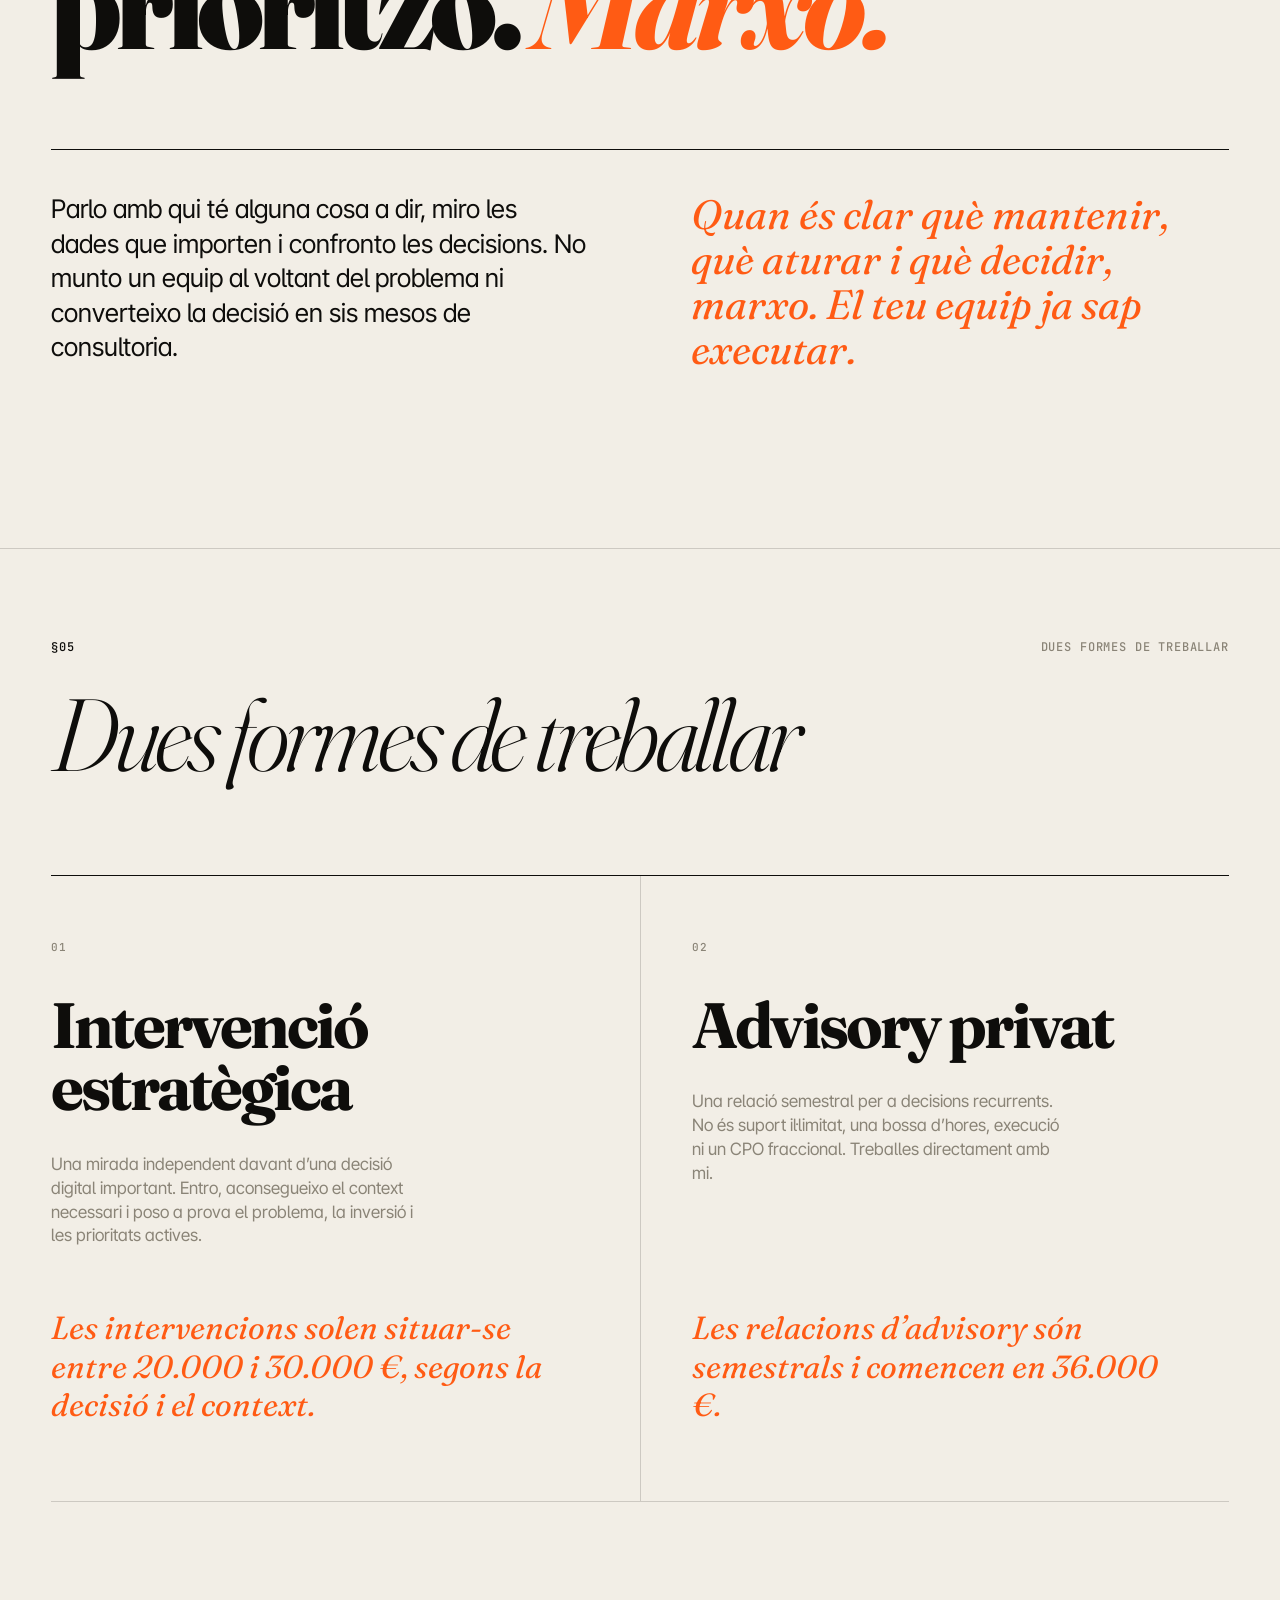
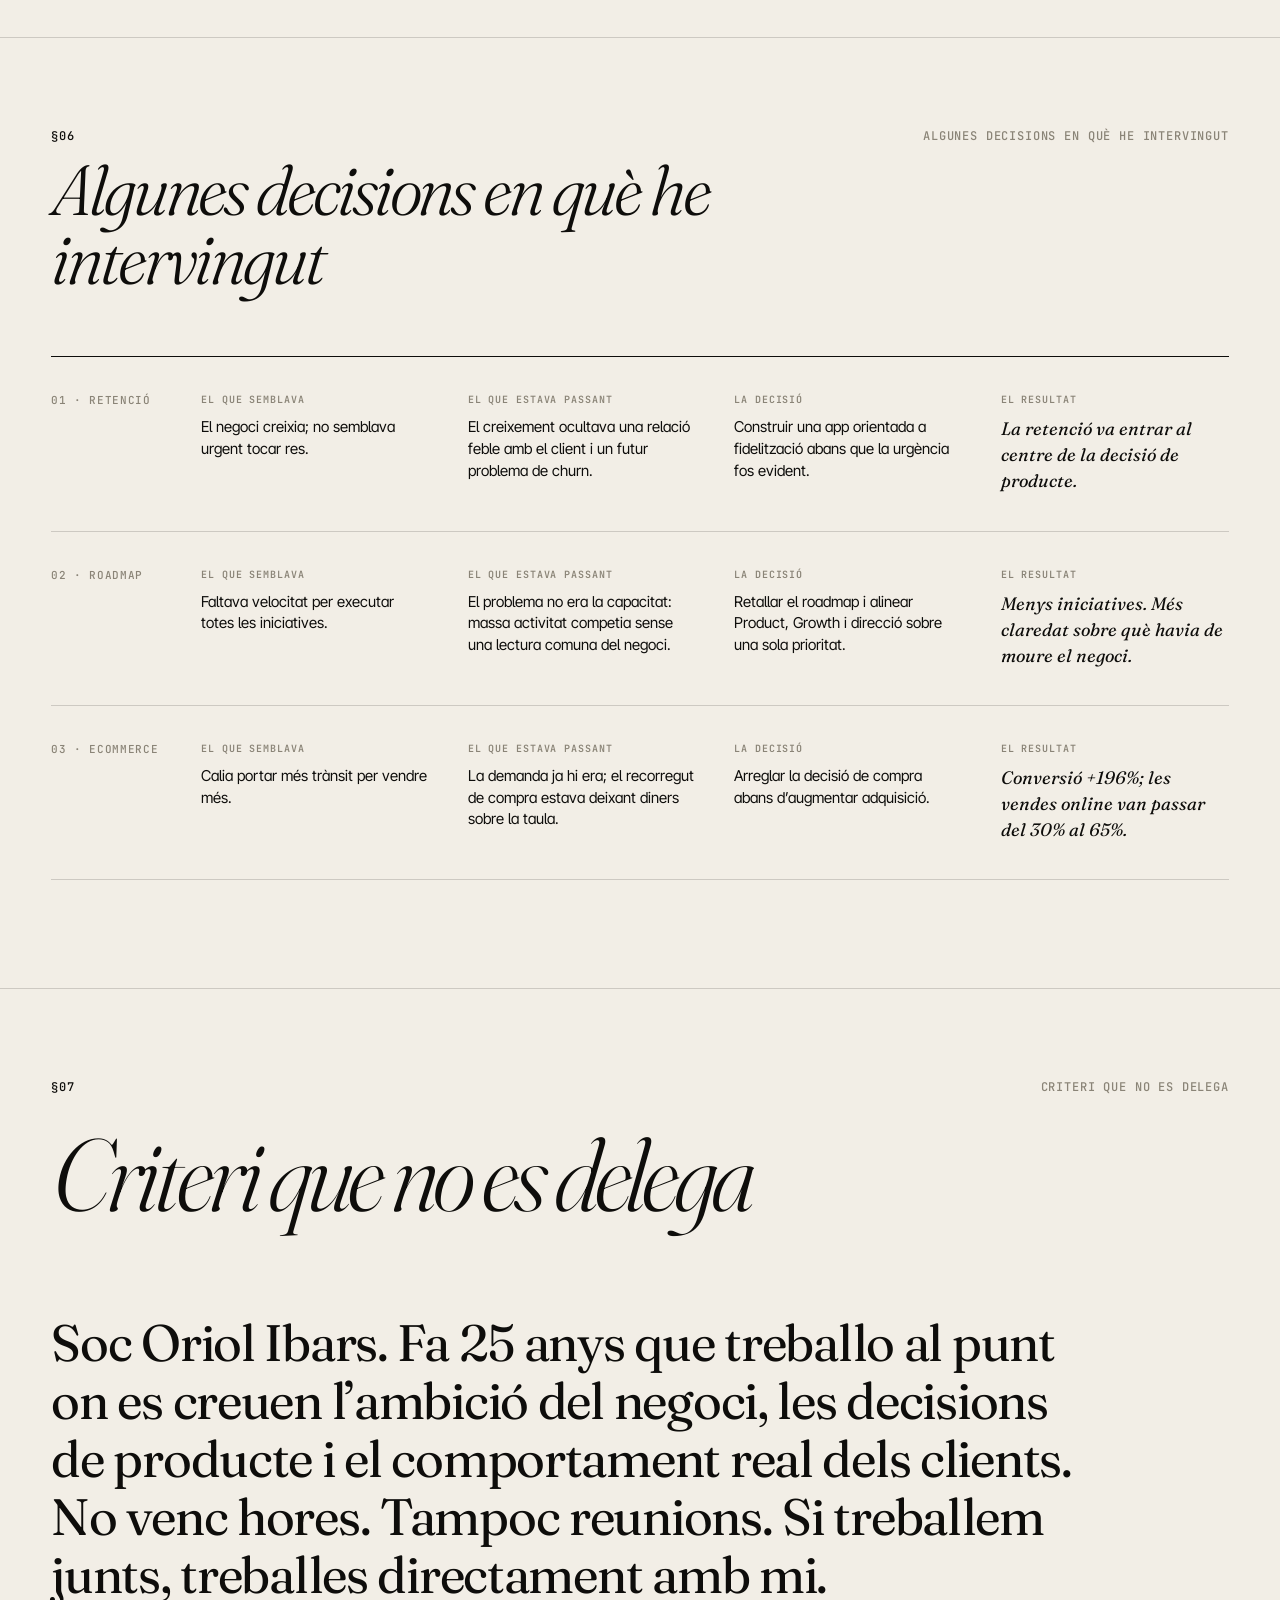
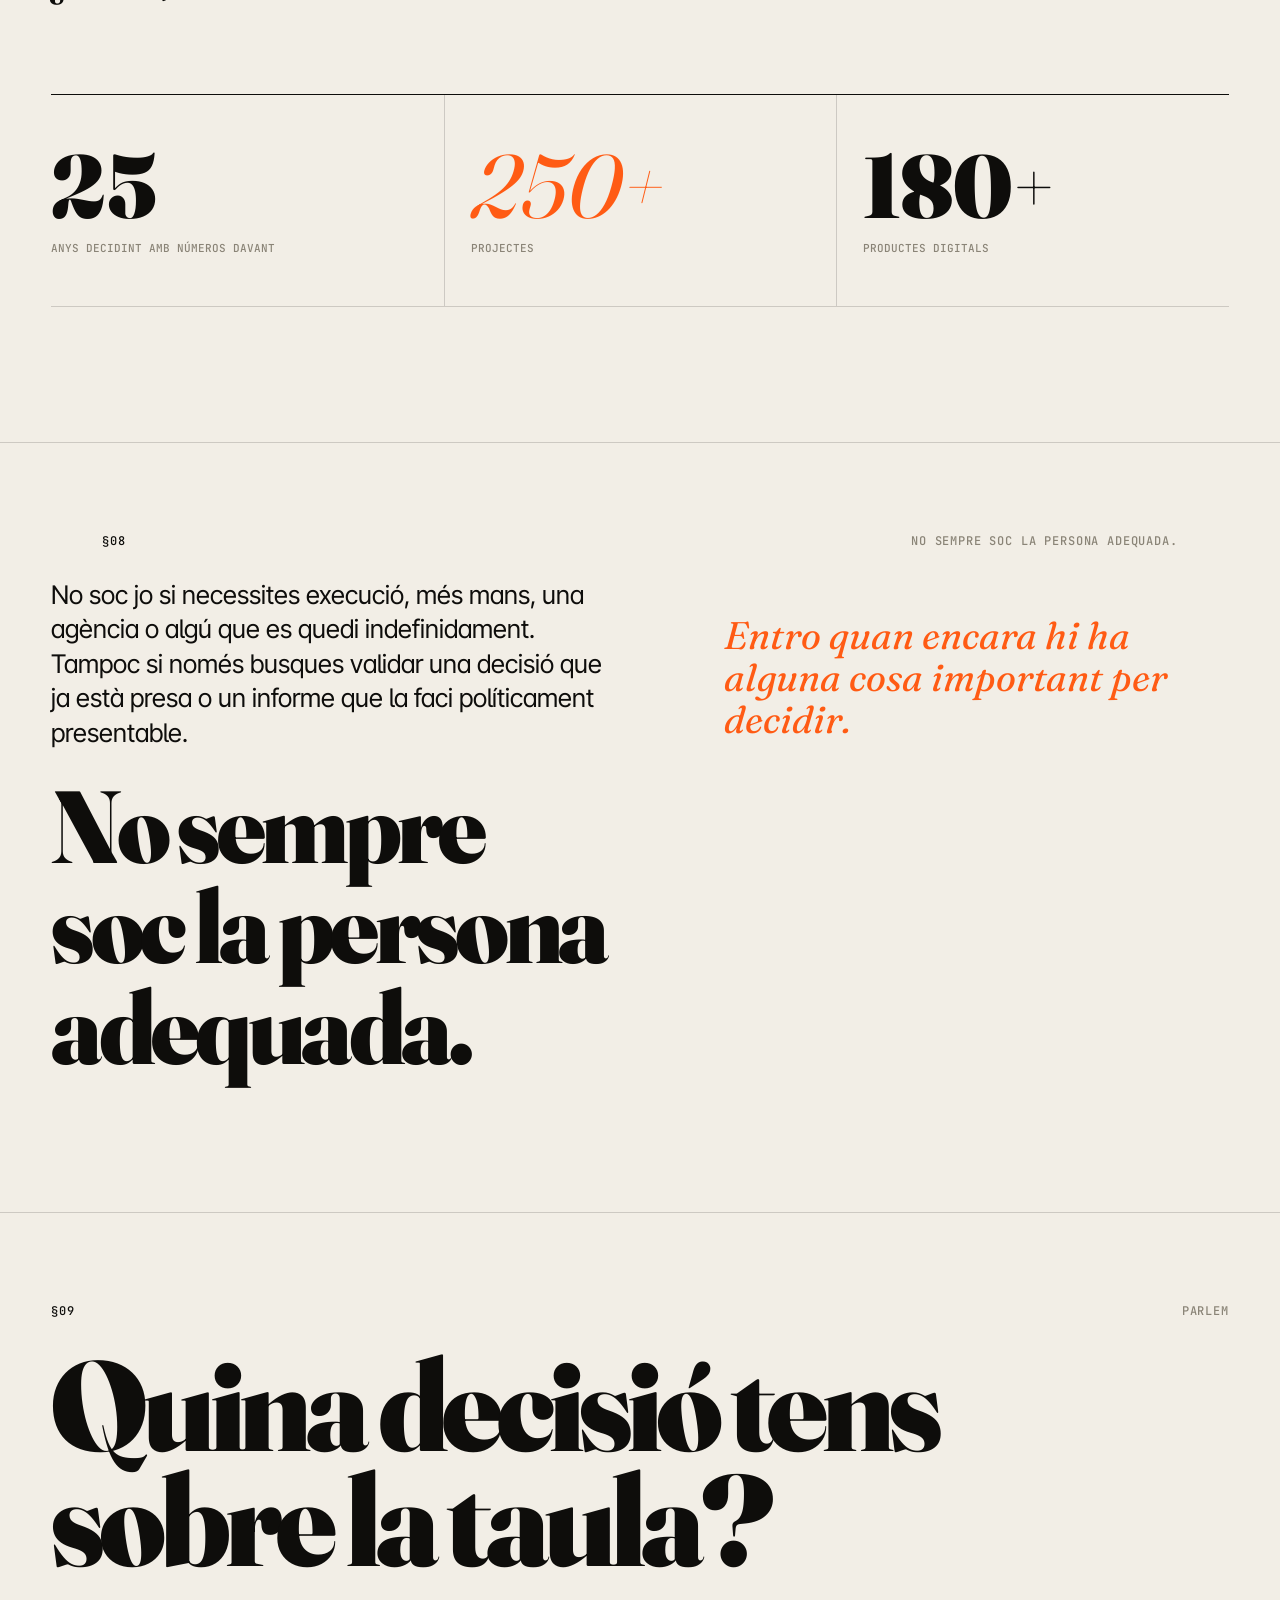
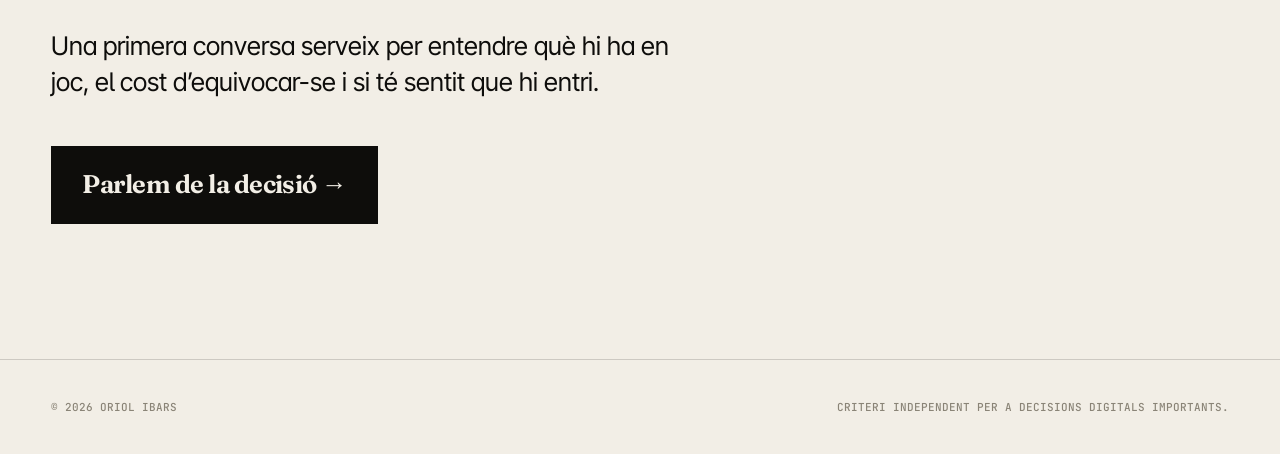
==== commit e2900039: "Actualitza la frase en tres idiomes" ====
--- a/ca/index.html
+++ b/ca/index.html
@@ -35,14 +35,14 @@
     </section>
     <section class="section approach" id="approach">
       <p class="eyebrow"><span>§04</span><span>Com treballo</span></p>
-      <h2>Arribo. Em formo una opinió. <em>Marxo.</em></h2>
+      <h2>Arribo. Analitzo i prioritzo. <em>Marxo.</em></h2>
       <div class="approach__copy"><p>Parlo amb qui té alguna cosa a dir, miro les dades que importen i confronto les decisions. No munto un equip al voltant del problema ni converteixo la decisió en sis mesos de consultoria.</p><p class="approach__close">Quan és clar què mantenir, què aturar i què decidir, marxo. El teu equip ja sap executar.</p></div>
     </section>
-    <section class="section" id="work">
+    <section class="section">
       <p class="eyebrow"><span>§05</span><span>Dues formes de treballar</span></p><h2>Dues formes de treballar</h2>
       <div class="offers"><article class="offer"><span class="num">01</span><h3>Intervenció estratègica</h3><p>Una mirada independent davant d’una decisió digital important. Entro, aconsegueixo el context necessari i poso a prova el problema, la inversió i les prioritats actives.</p><p class="offer__price">Les intervencions solen situar-se entre 20.000 i 30.000 €, segons la decisió i el context.</p></article><article class="offer"><span class="num">02</span><h3>Advisory privat</h3><p>Una relació semestral per a decisions recurrents. No és suport il·limitat, una bossa d’hores, execució ni un CPO fraccional. Treballes directament amb mi.</p><p class="offer__price">Les relacions d’advisory són semestrals i comencen en 36.000 €.</p></article></div>
     </section>
-    <section class="section decisions" id="proof">
+    <section class="section decisions">
       <p class="eyebrow"><span>§06</span><span>Algunes decisions en què he intervingut</span></p><h2>Algunes decisions en què he intervingut</h2>
       <div class="decisions__list">
     <article class="decision">
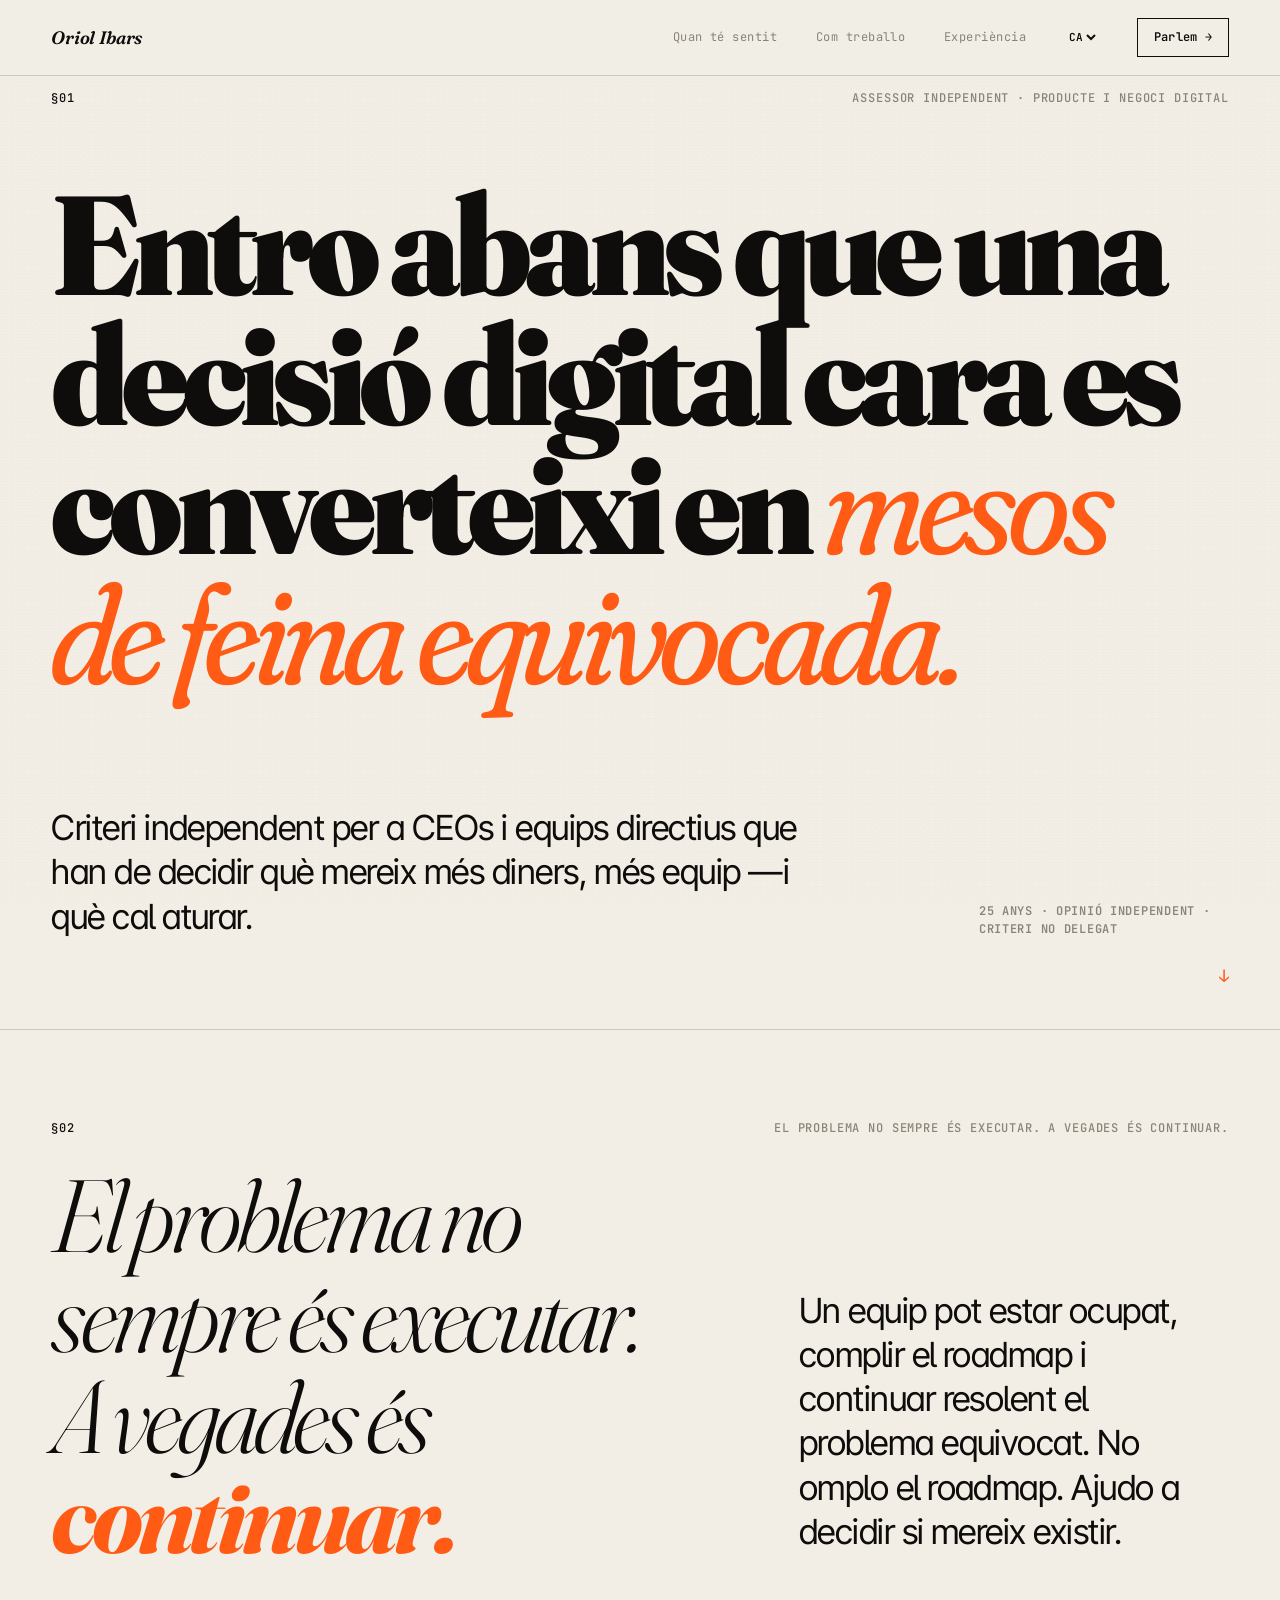
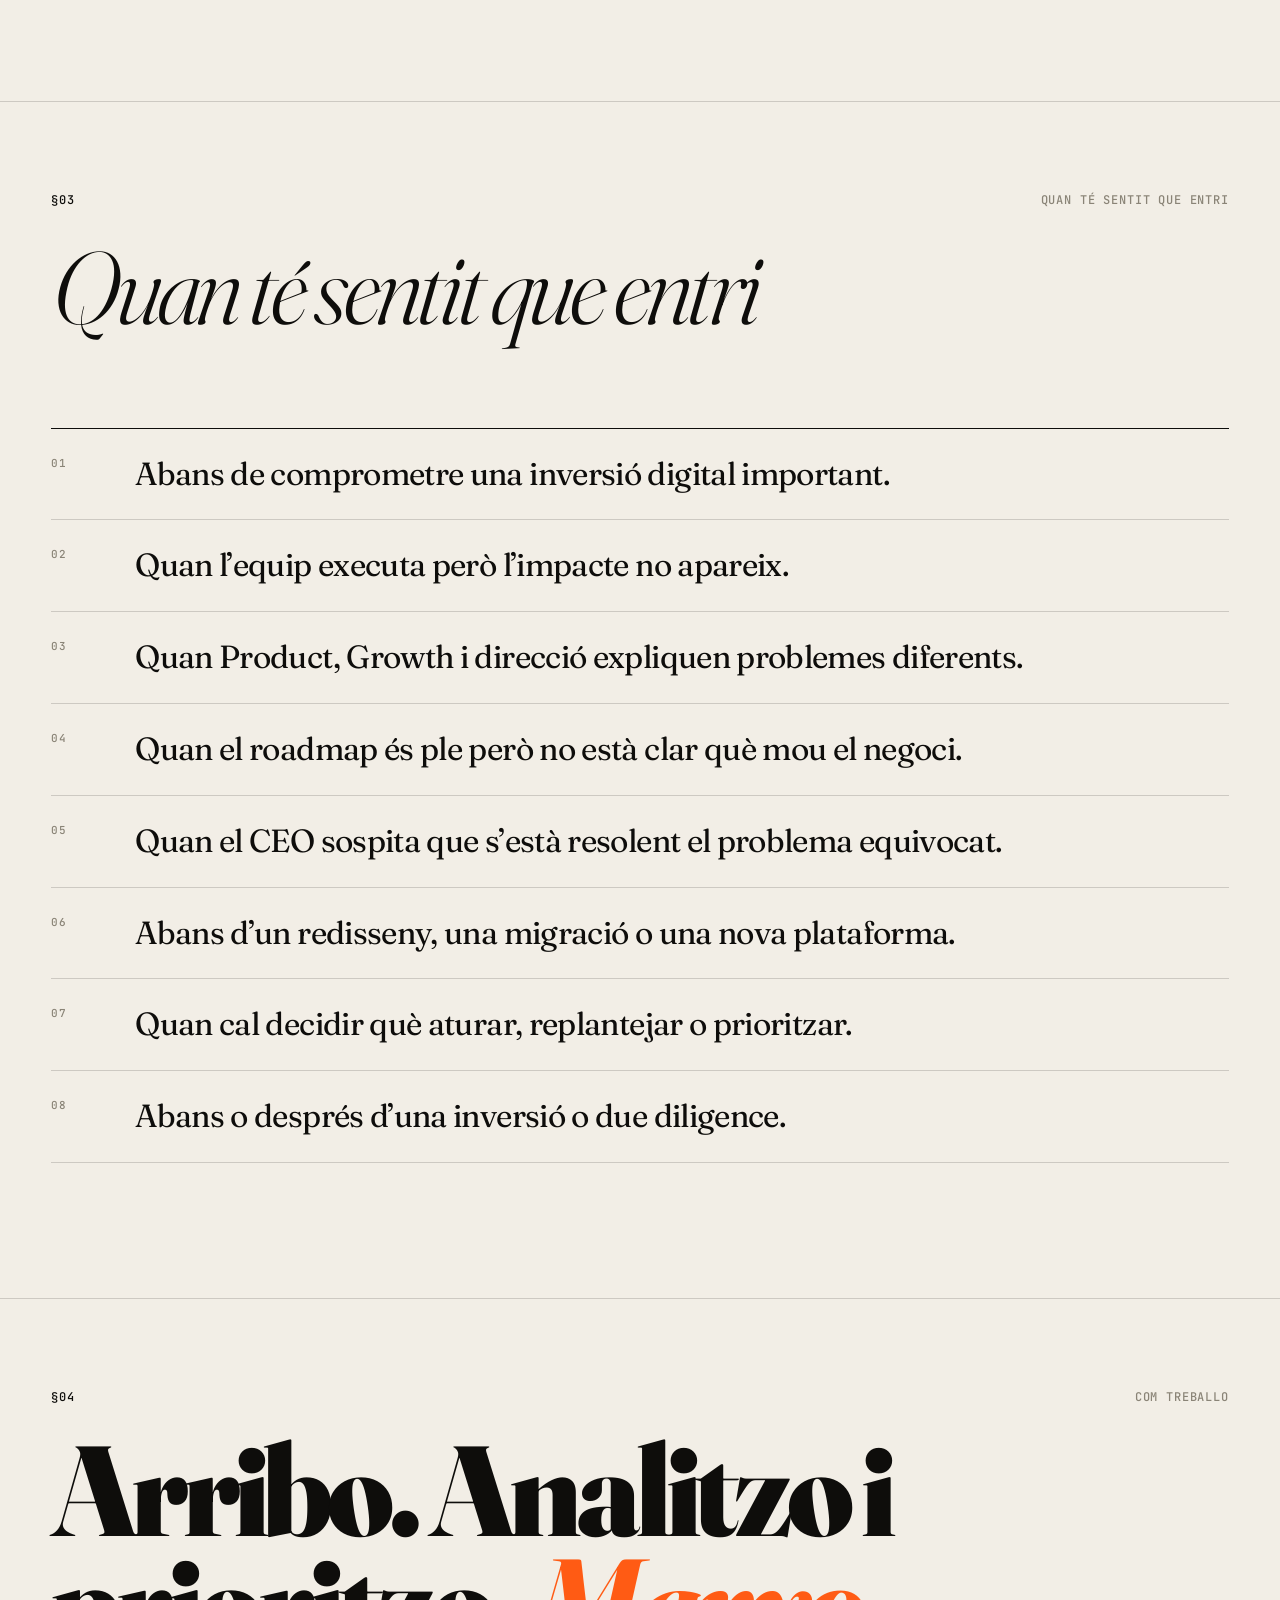
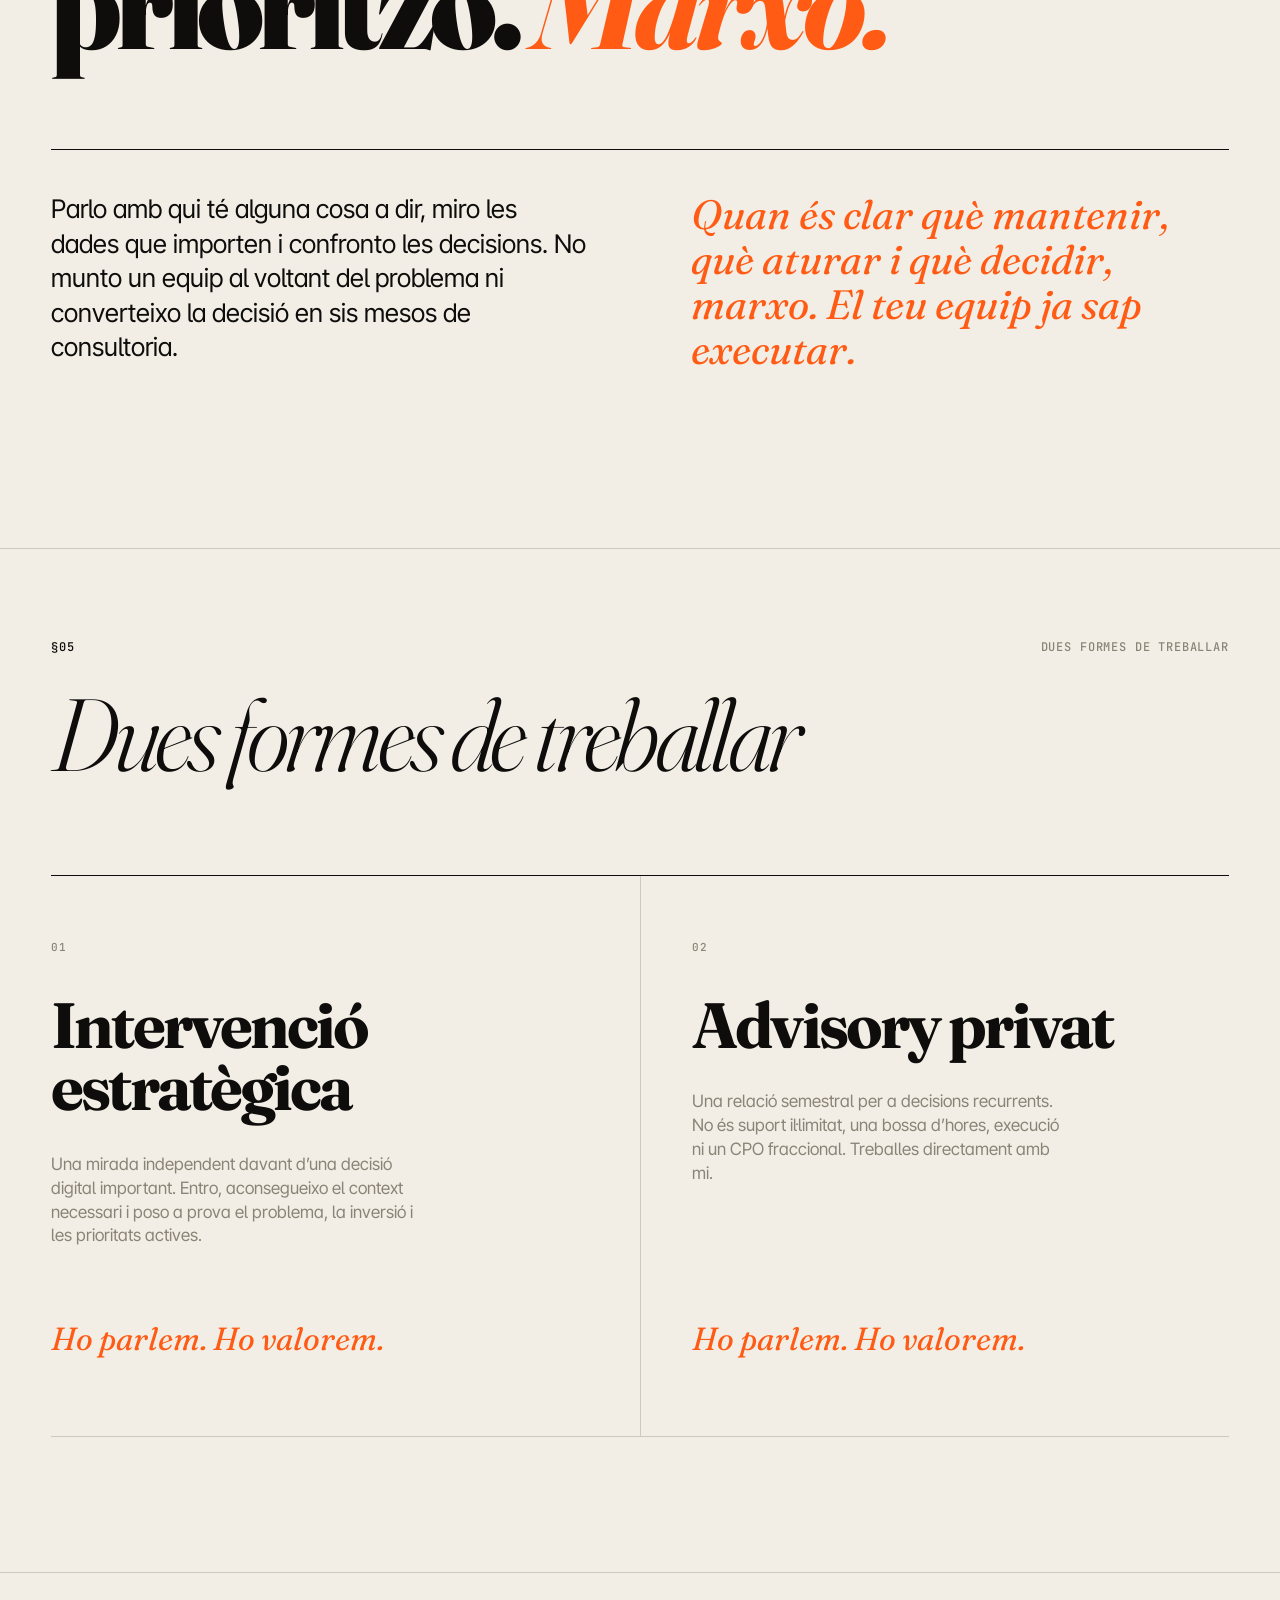
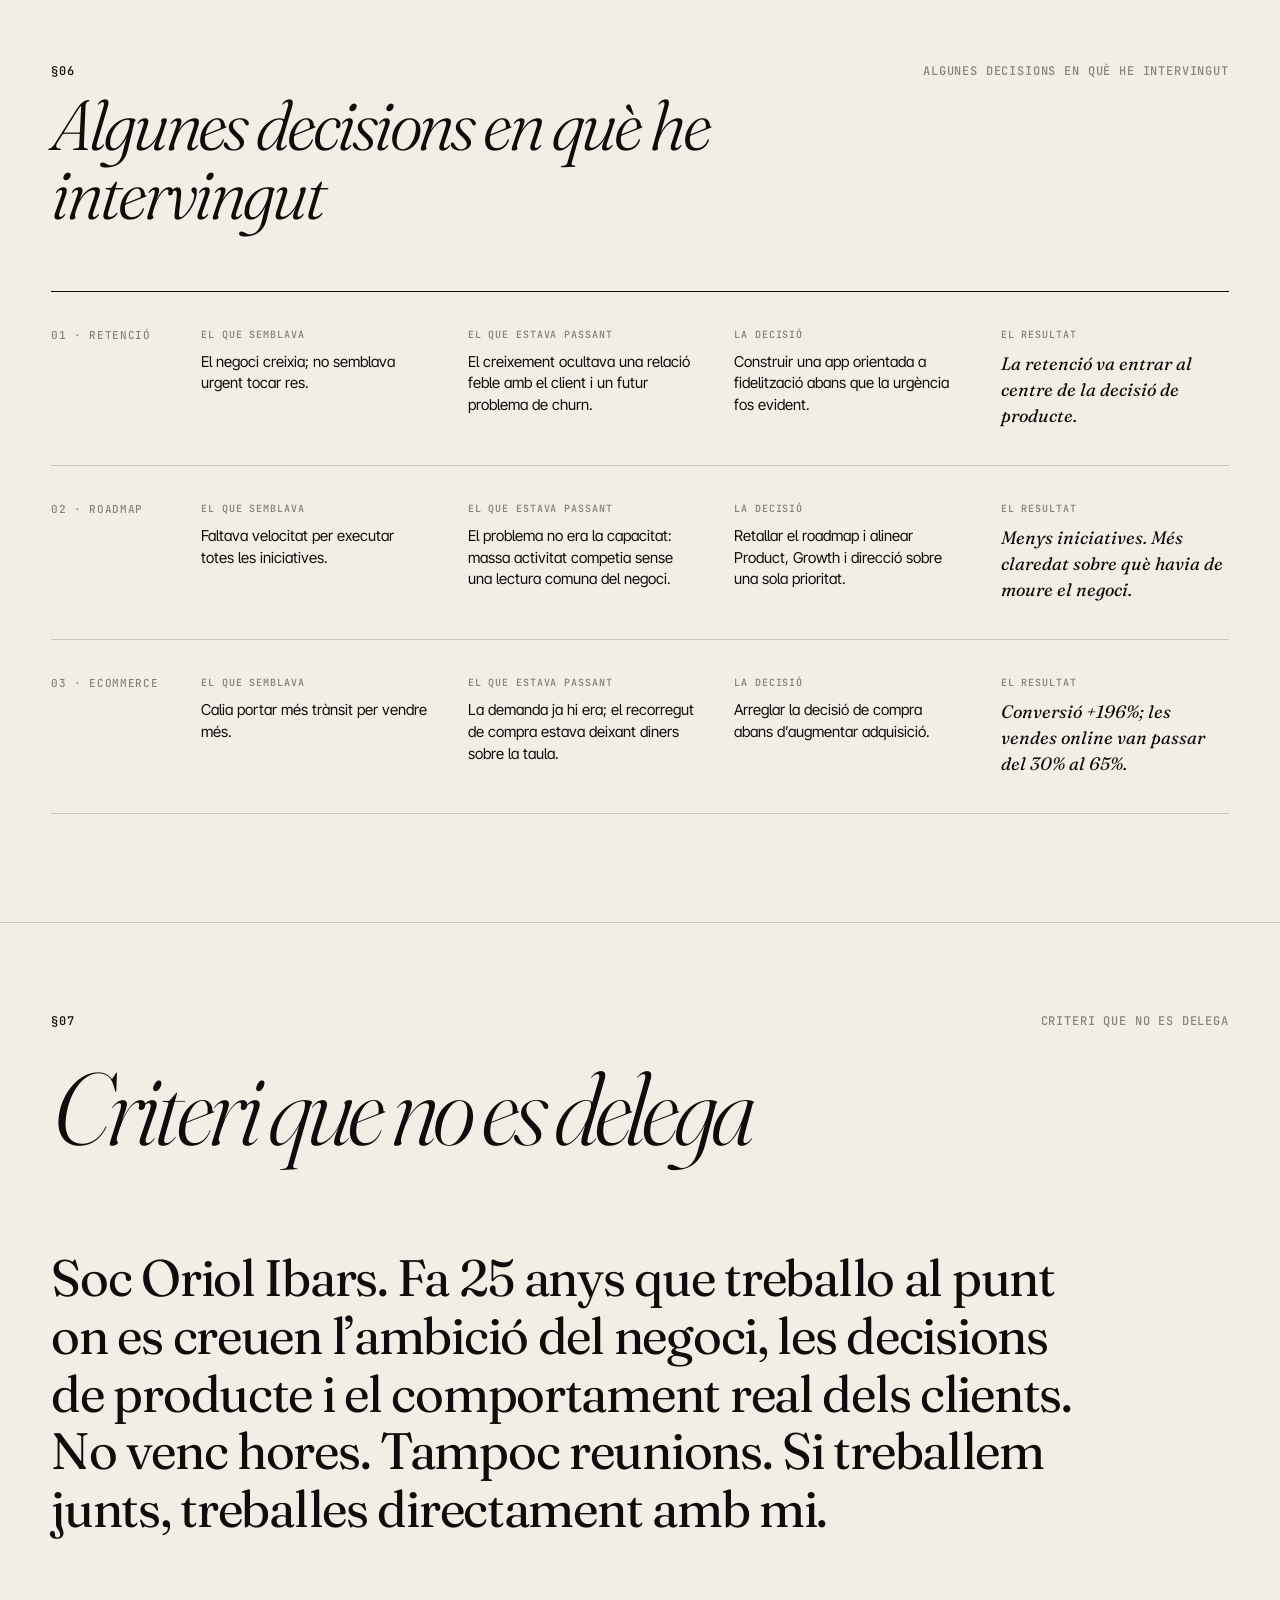
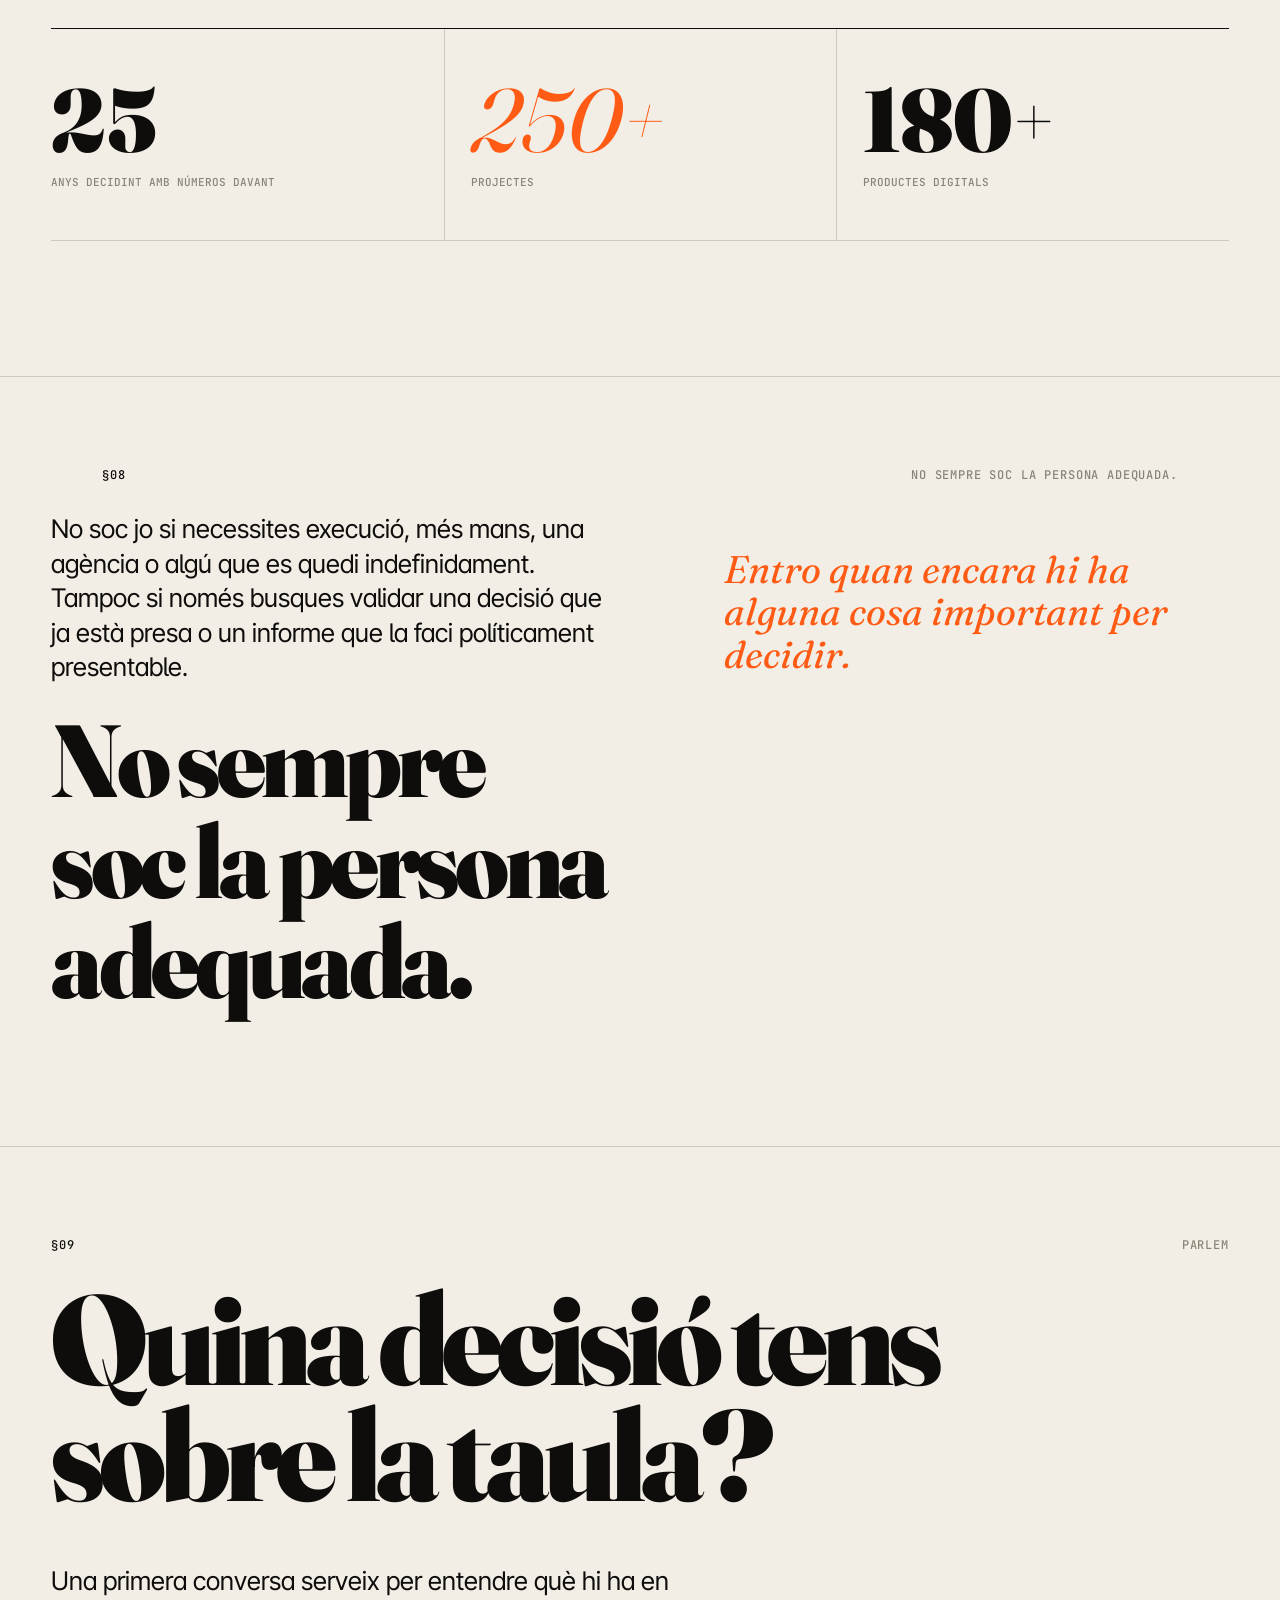
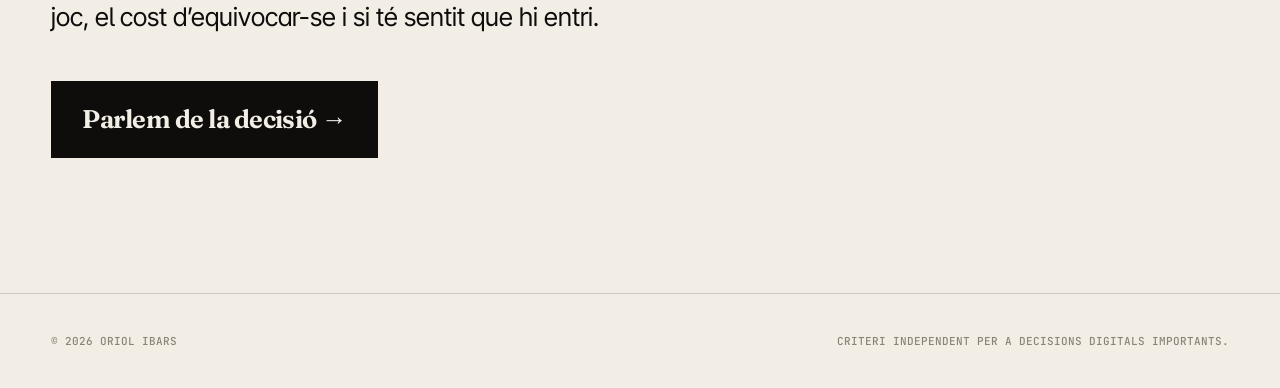
==== commit 22729953: "Treu tarifes i preus de les ofertes Les dues formes de treballar tanquen amb «Ho parlem. Ho valorem." ====
--- a/ca/index.html
+++ b/ca/index.html
@@ -1,4 +1,7 @@
 <!doctype html><html lang="ca" data-page=""><head>
+    <!-- Google tag (gtag.js) -->
+    <script async src="https://www.googletagmanager.com/gtag/js?id=G-YMDXPSY12W"></script>
+    <script>window.dataLayer=window.dataLayer||[];function gtag(){dataLayer.push(arguments);}gtag('js',new Date());gtag('config','G-YMDXPSY12W');</script>
     <meta charset="utf-8"><meta name="viewport" content="width=device-width,initial-scale=1">
     <title>Oriol Ibars — Criteri independent per a decisions digitals importants</title><meta name="description" content="Ajudo CEOs i equips directius a prendre millors decisions sobre productes i negocis digitals quan equivocar-se és car.">
     <link rel="canonical" href="https://oriolibars.com/ca/"><link rel="alternate" hreflang="ca" href="https://oriolibars.com/ca/"><link rel="alternate" hreflang="es" href="https://oriolibars.com/es/"><link rel="alternate" hreflang="en" href="https://oriolibars.com/en/"><link rel="alternate" hreflang="x-default" href="https://oriolibars.com/en/">
@@ -40,7 +43,7 @@
     </section>
     <section class="section">
       <p class="eyebrow"><span>§05</span><span>Dues formes de treballar</span></p><h2>Dues formes de treballar</h2>
-      <div class="offers"><article class="offer"><span class="num">01</span><h3>Intervenció estratègica</h3><p>Una mirada independent davant d’una decisió digital important. Entro, aconsegueixo el context necessari i poso a prova el problema, la inversió i les prioritats actives.</p><p class="offer__price">Les intervencions solen situar-se entre 20.000 i 30.000 €, segons la decisió i el context.</p></article><article class="offer"><span class="num">02</span><h3>Advisory privat</h3><p>Una relació semestral per a decisions recurrents. No és suport il·limitat, una bossa d’hores, execució ni un CPO fraccional. Treballes directament amb mi.</p><p class="offer__price">Les relacions d’advisory són semestrals i comencen en 36.000 €.</p></article></div>
+      <div class="offers"><article class="offer"><span class="num">01</span><h3>Intervenció estratègica</h3><p>Una mirada independent davant d’una decisió digital important. Entro, aconsegueixo el context necessari i poso a prova el problema, la inversió i les prioritats actives.</p><p class="offer__price">Ho parlem. Ho valorem.</p></article><article class="offer"><span class="num">02</span><h3>Advisory privat</h3><p>Una relació semestral per a decisions recurrents. No és suport il·limitat, una bossa d’hores, execució ni un CPO fraccional. Treballes directament amb mi.</p><p class="offer__price">Ho parlem. Ho valorem.</p></article></div>
     </section>
     <section class="section decisions">
       <p class="eyebrow"><span>§06</span><span>Algunes decisions en què he intervingut</span></p><h2>Algunes decisions en què he intervingut</h2>
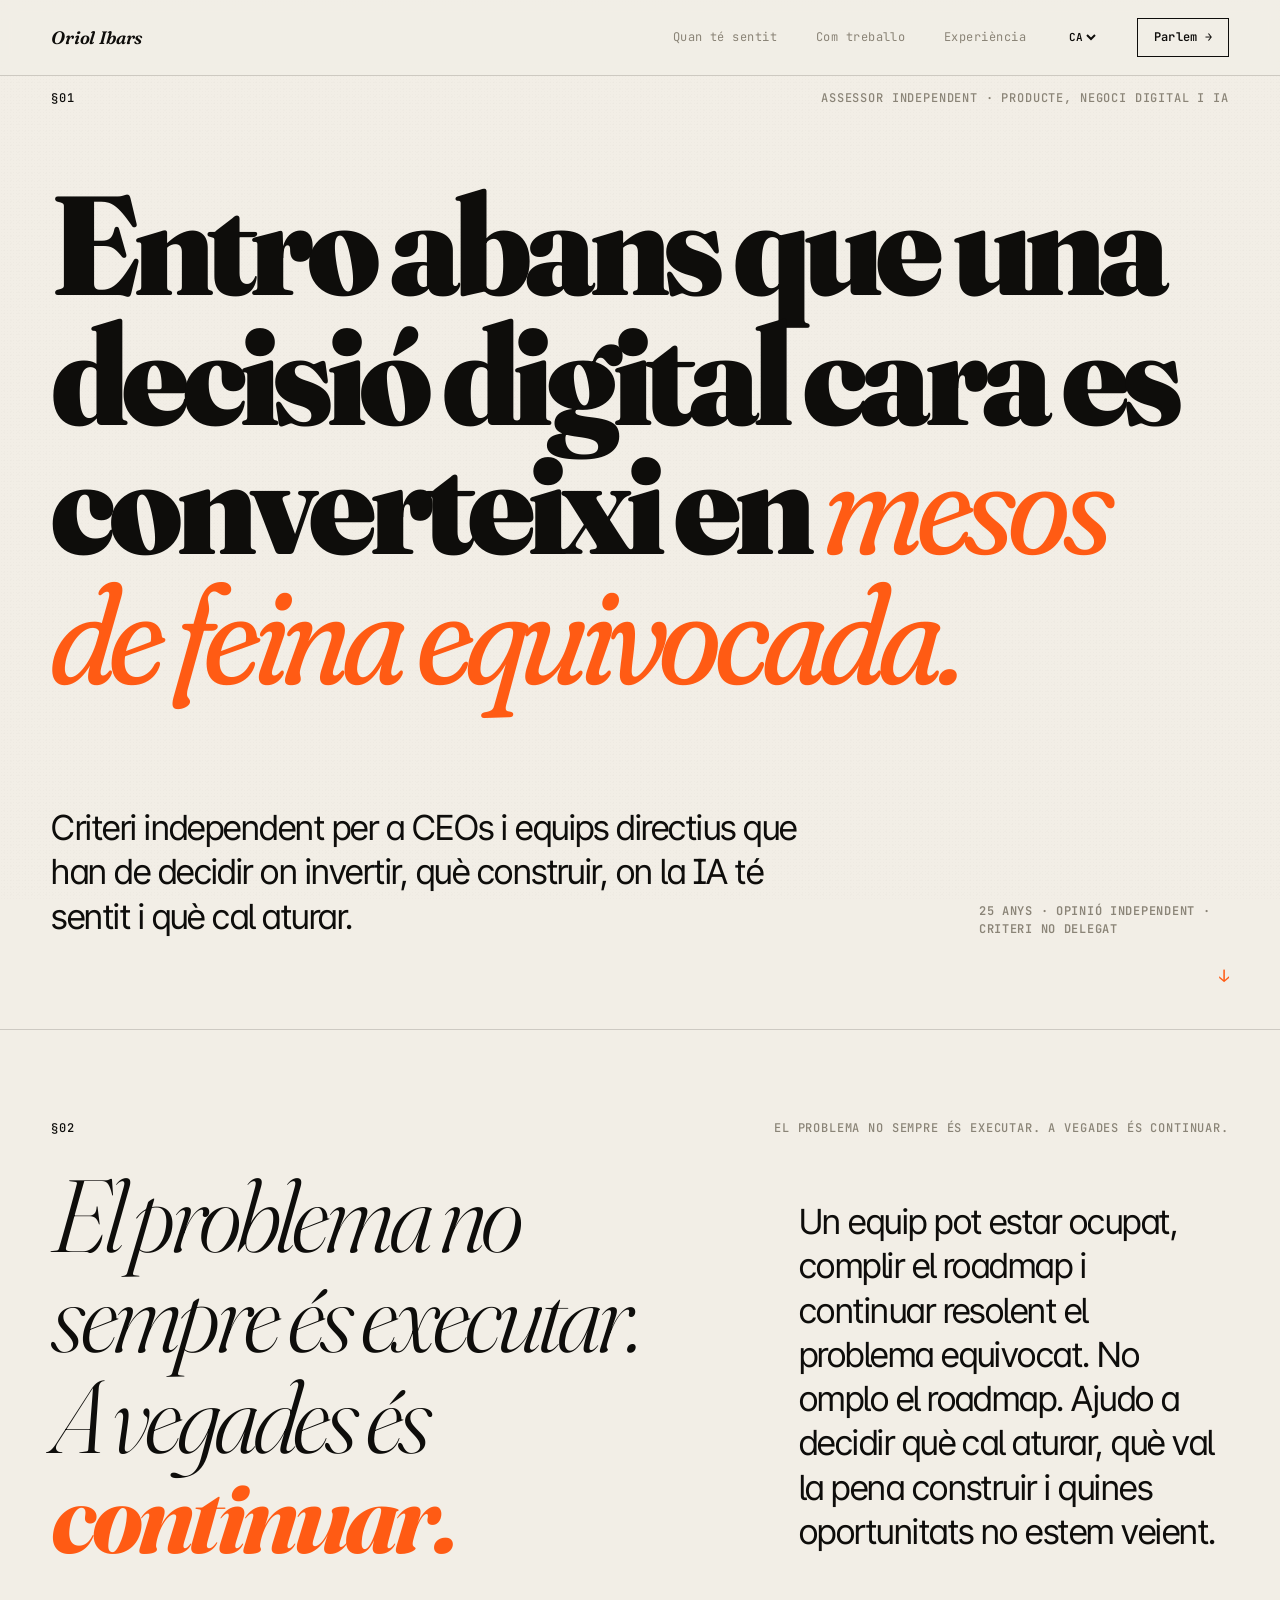
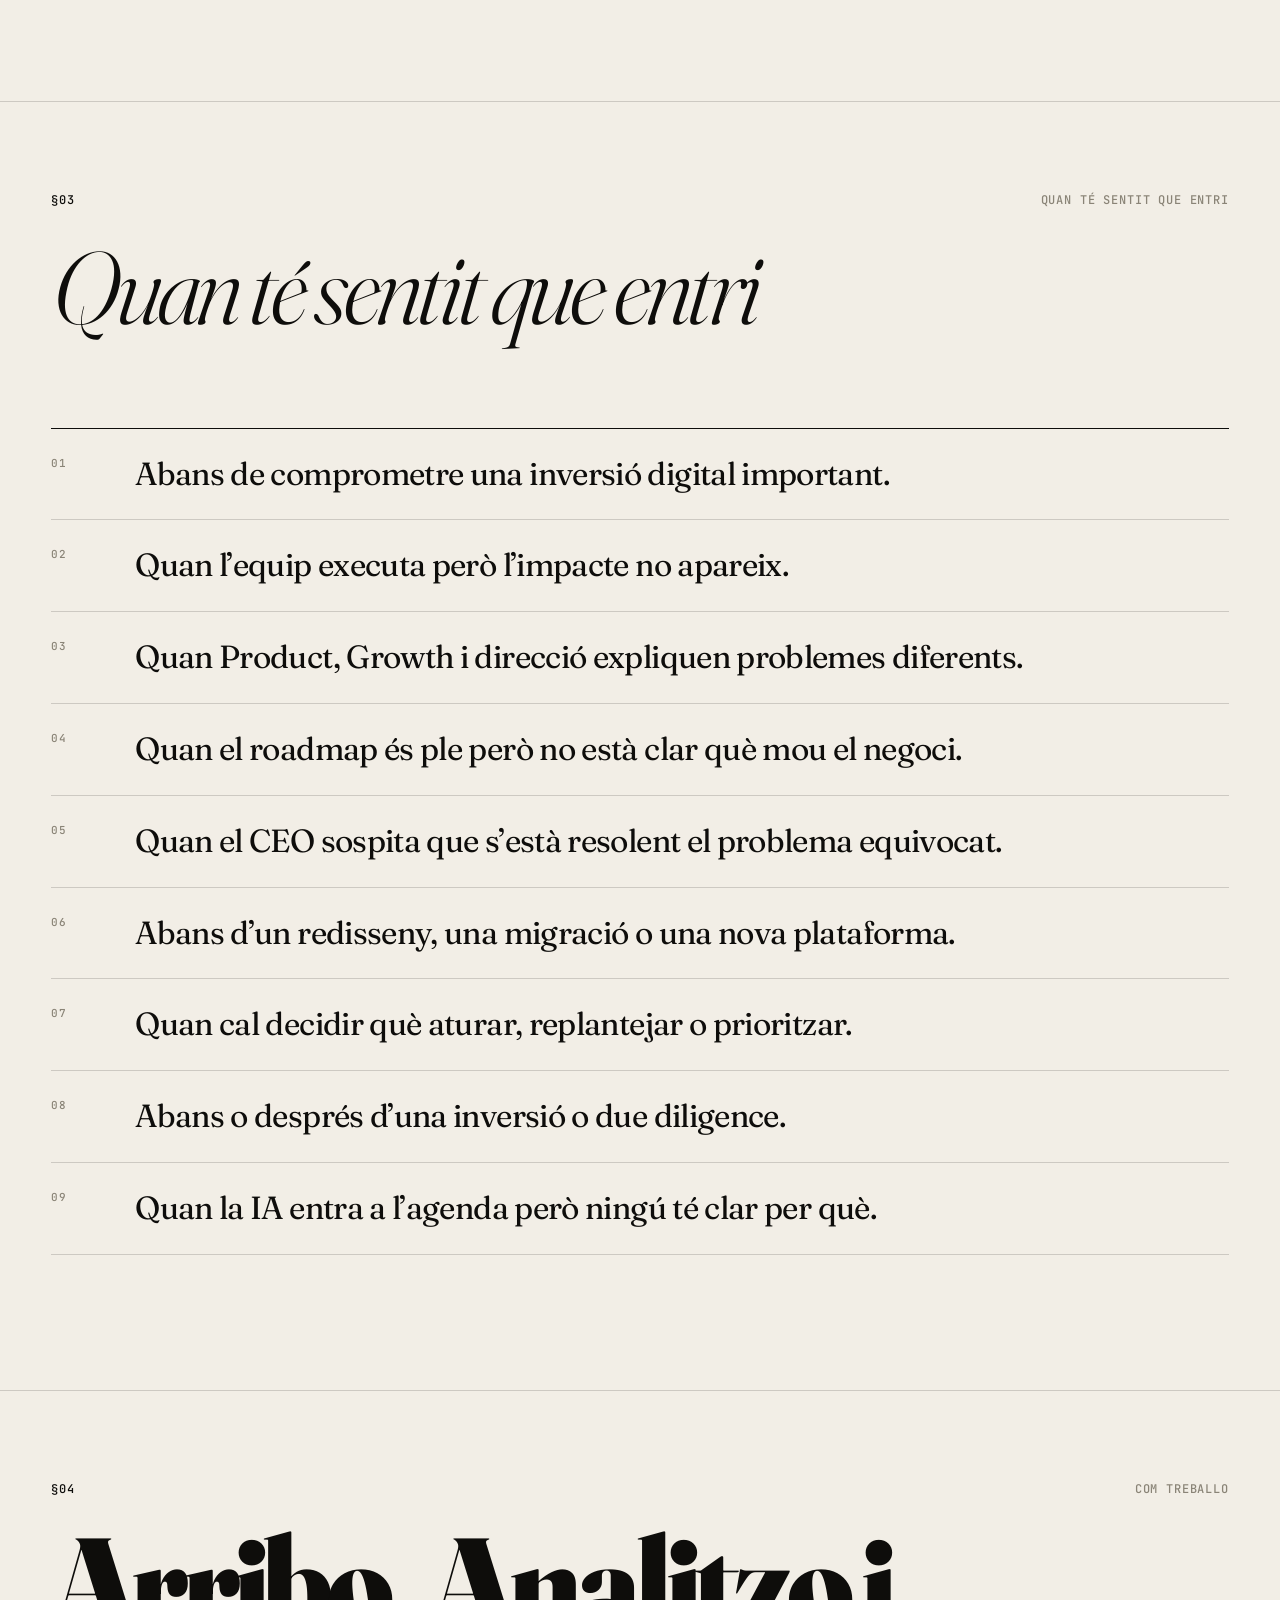
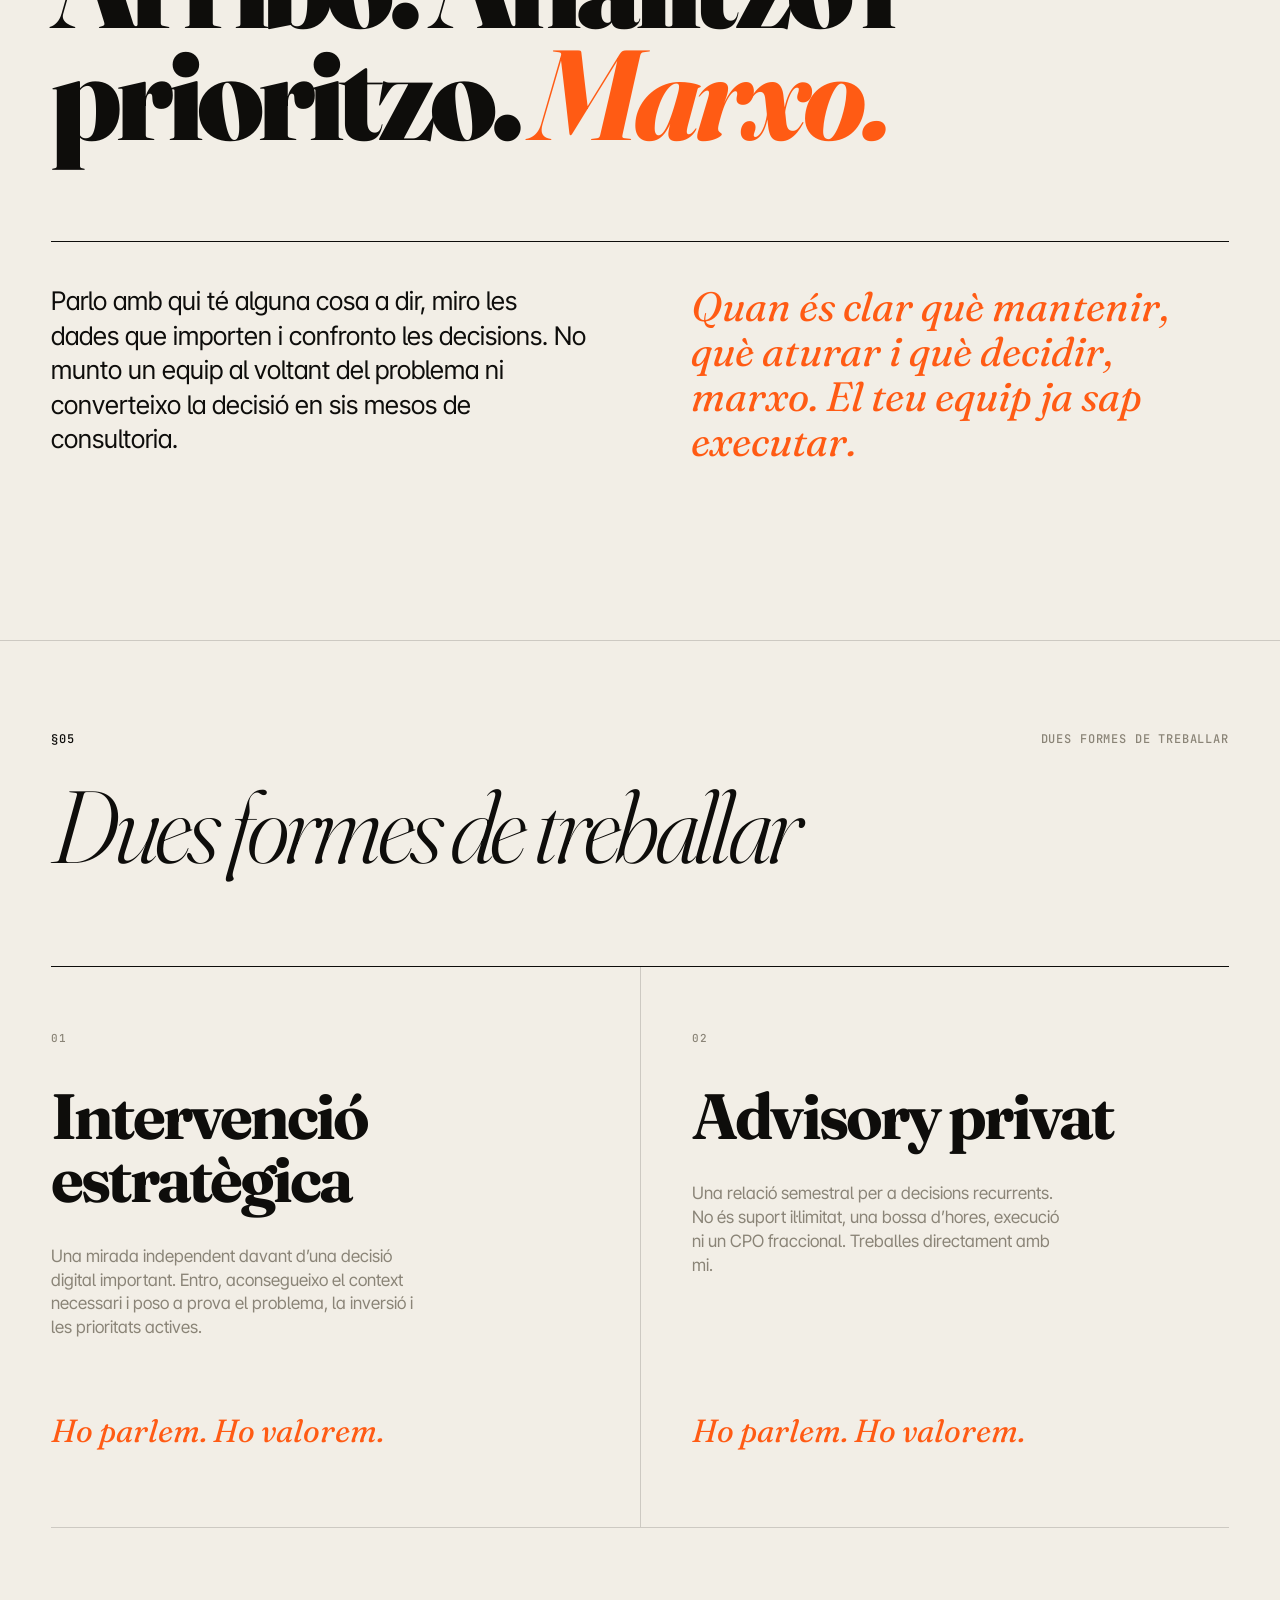
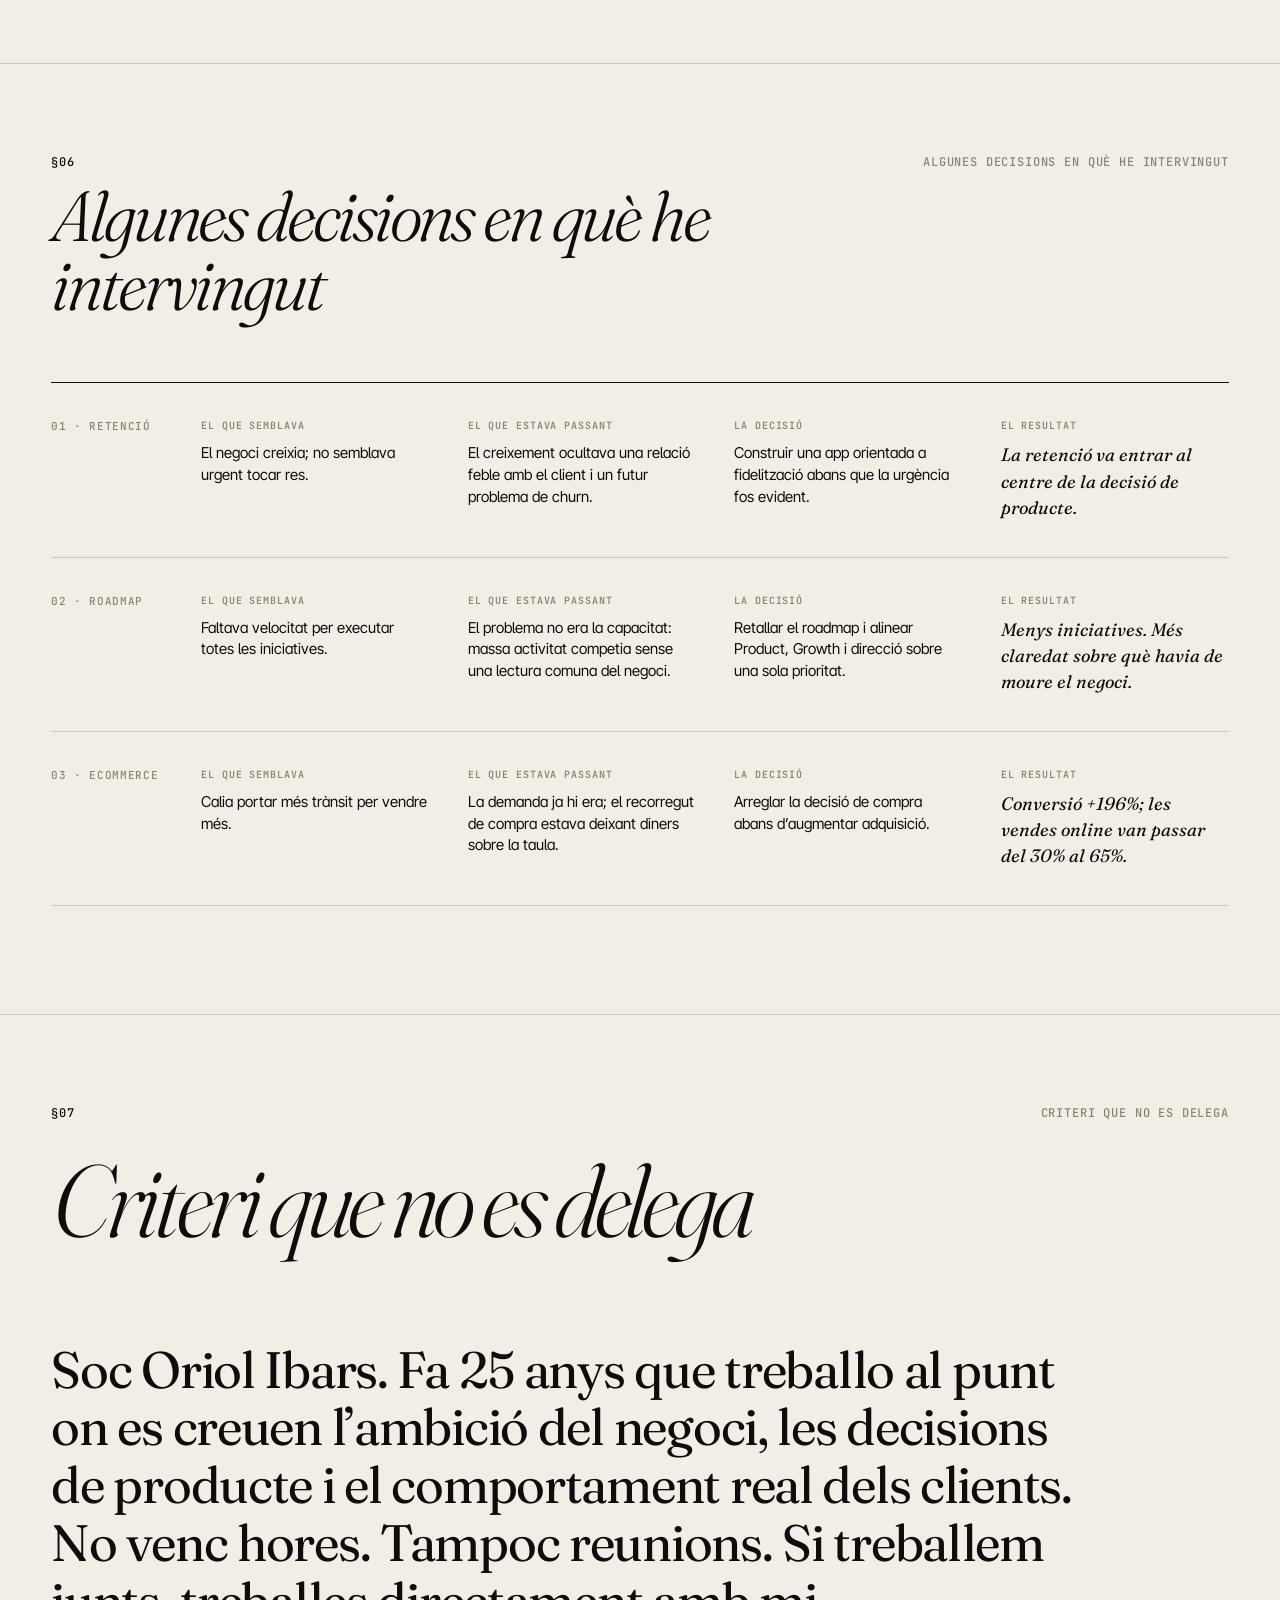
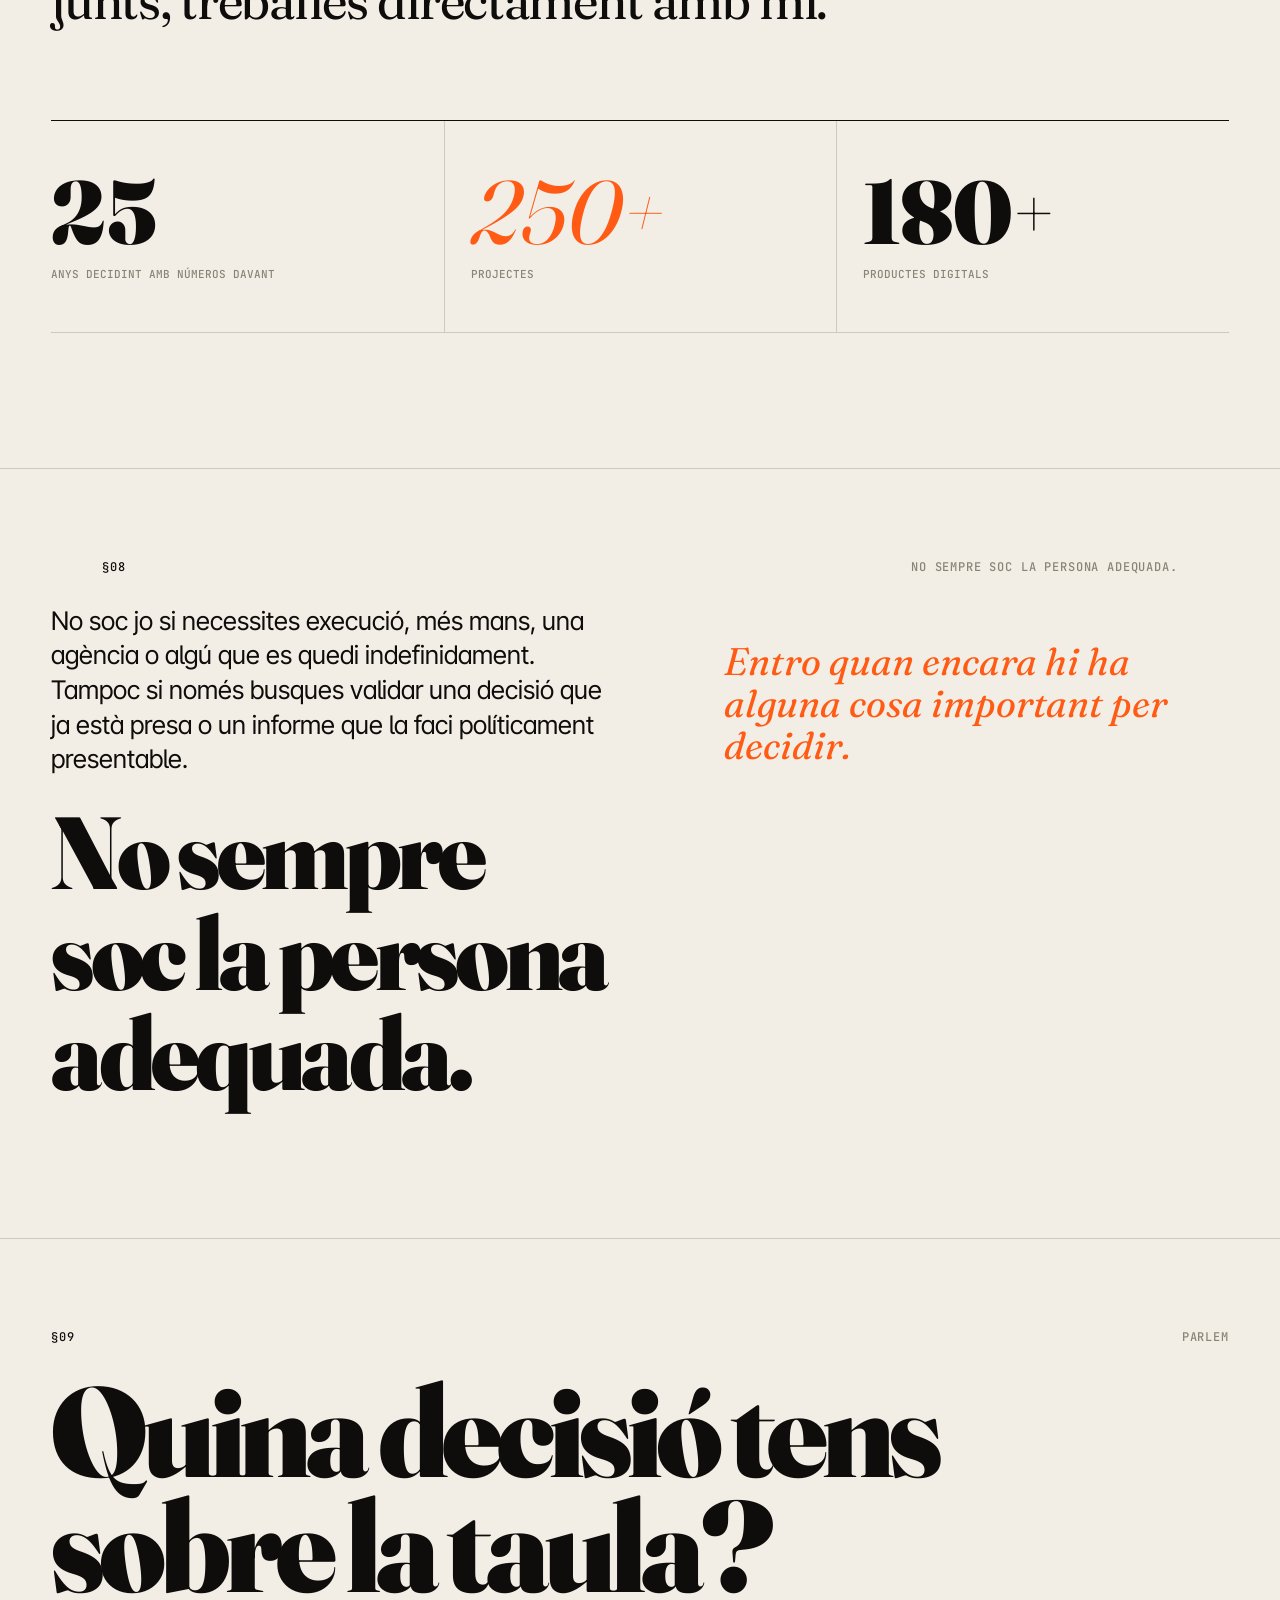
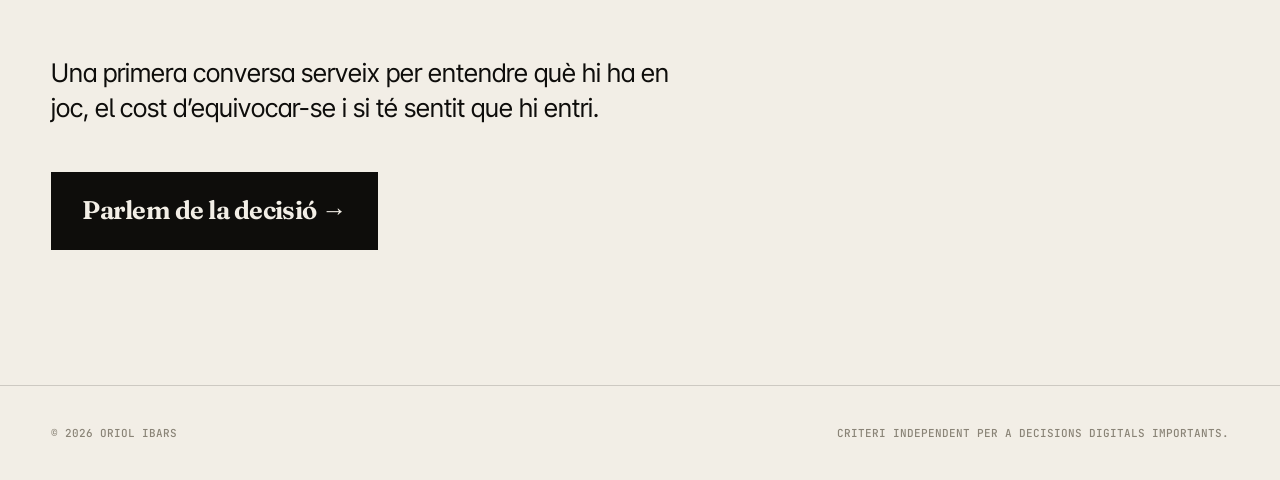
==== commit f24a15f9: "Actualitza copy de producte, negoci digital i IA en CA, ES i EN" ====
--- a/ca/index.html
+++ b/ca/index.html
@@ -24,17 +24,17 @@
     </div>
   </nav><main id="main">
     <section class="section hero">
-      <p class="eyebrow"><span>§01</span><span>Assessor independent · Producte i negoci digital</span></p>
+      <p class="eyebrow"><span>§01</span><span>Assessor independent · Producte, negoci digital i IA</span></p>
       <h1>Entro abans que una decisió digital cara es converteixi en <em>mesos de feina equivocada.</em></h1>
-      <div class="hero__foot"><p class="lede">Criteri independent per a CEOs i equips directius que han de decidir què mereix més diners, més equip —i què cal aturar.</p><span class="hero__signal">25 anys · Opinió independent · Criteri no delegat</span></div>
+      <div class="hero__foot"><p class="lede">Criteri independent per a CEOs i equips directius que han de decidir on invertir, què construir, on la IA té sentit i què cal aturar.</p><span class="hero__signal">25 anys · Opinió independent · Criteri no delegat</span></div>
     </section>
     <section class="section tension">
       <p class="eyebrow"><span>§02</span><span>El problema no sempre és executar. A vegades és continuar.</span></p>
-      <div class="split"><h2>El problema no sempre és executar. A vegades és <em>continuar.</em></h2><p class="lede">Un equip pot estar ocupat, complir el roadmap i continuar resolent el problema equivocat. No omplo el roadmap. Ajudo a decidir si mereix existir.</p></div>
+      <div class="split"><h2>El problema no sempre és executar. A vegades és <em>continuar.</em></h2><p class="lede">Un equip pot estar ocupat, complir el roadmap i continuar resolent el problema equivocat. No omplo el roadmap. Ajudo a decidir què cal aturar, què val la pena construir i quines oportunitats no estem veient.</p></div>
     </section>
     <section class="section" id="moments">
       <p class="eyebrow"><span>§03</span><span>Quan té sentit que entri</span></p><h2>Quan té sentit que entri</h2>
-      <ol class="moments"><li><span class="num">01</span><span>Abans de comprometre una inversió digital important.</span></li><li><span class="num">02</span><span>Quan l’equip executa però l’impacte no apareix.</span></li><li><span class="num">03</span><span>Quan Product, Growth i direcció expliquen problemes diferents.</span></li><li><span class="num">04</span><span>Quan el roadmap és ple però no està clar què mou el negoci.</span></li><li><span class="num">05</span><span>Quan el CEO sospita que s’està resolent el problema equivocat.</span></li><li><span class="num">06</span><span>Abans d’un redisseny, una migració o una nova plataforma.</span></li><li><span class="num">07</span><span>Quan cal decidir què aturar, replantejar o prioritzar.</span></li><li><span class="num">08</span><span>Abans o després d’una inversió o due diligence.</span></li></ol>
+      <ol class="moments"><li><span class="num">01</span><span>Abans de comprometre una inversió digital important.</span></li><li><span class="num">02</span><span>Quan l’equip executa però l’impacte no apareix.</span></li><li><span class="num">03</span><span>Quan Product, Growth i direcció expliquen problemes diferents.</span></li><li><span class="num">04</span><span>Quan el roadmap és ple però no està clar què mou el negoci.</span></li><li><span class="num">05</span><span>Quan el CEO sospita que s’està resolent el problema equivocat.</span></li><li><span class="num">06</span><span>Abans d’un redisseny, una migració o una nova plataforma.</span></li><li><span class="num">07</span><span>Quan cal decidir què aturar, replantejar o prioritzar.</span></li><li><span class="num">08</span><span>Abans o després d’una inversió o due diligence.</span></li><li><span class="num">09</span><span>Quan la IA entra a l’agenda però ningú té clar per què.</span></li></ol>
     </section>
     <section class="section approach" id="approach">
       <p class="eyebrow"><span>§04</span><span>Com treballo</span></p>
